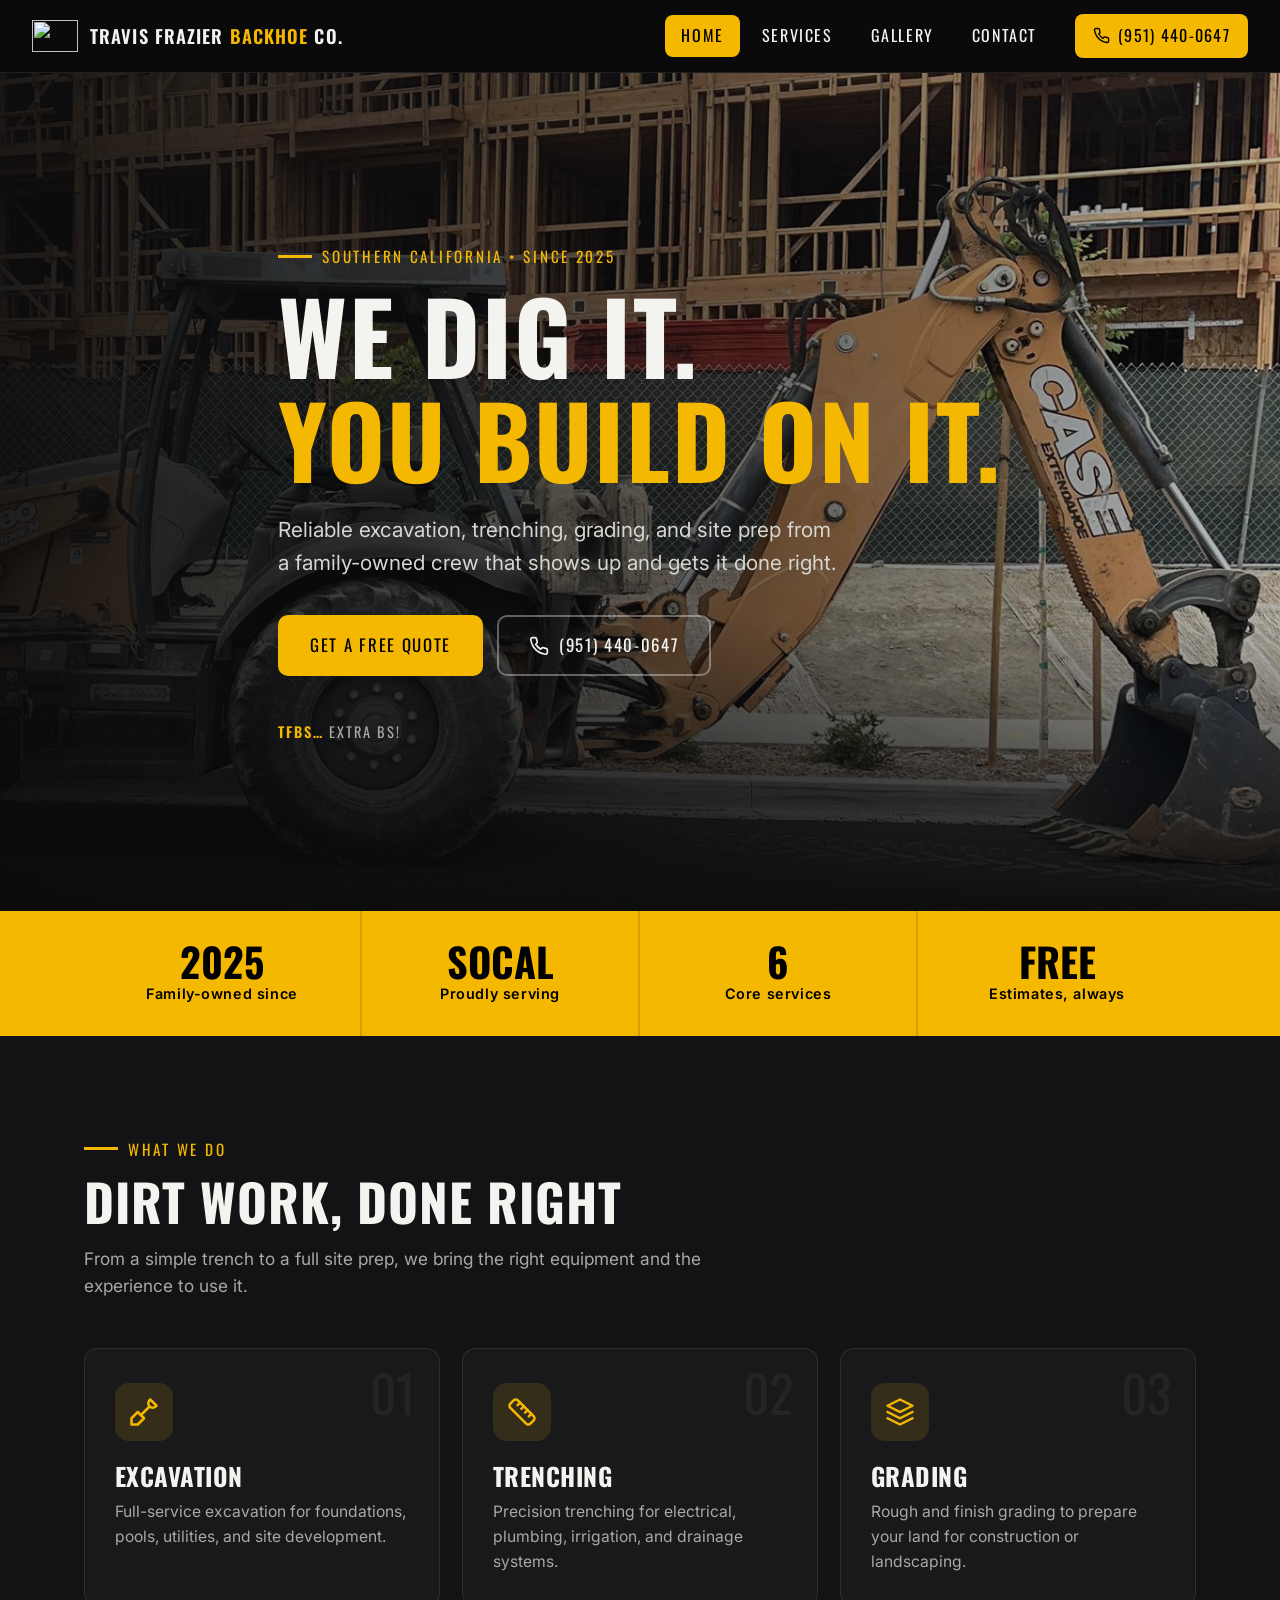
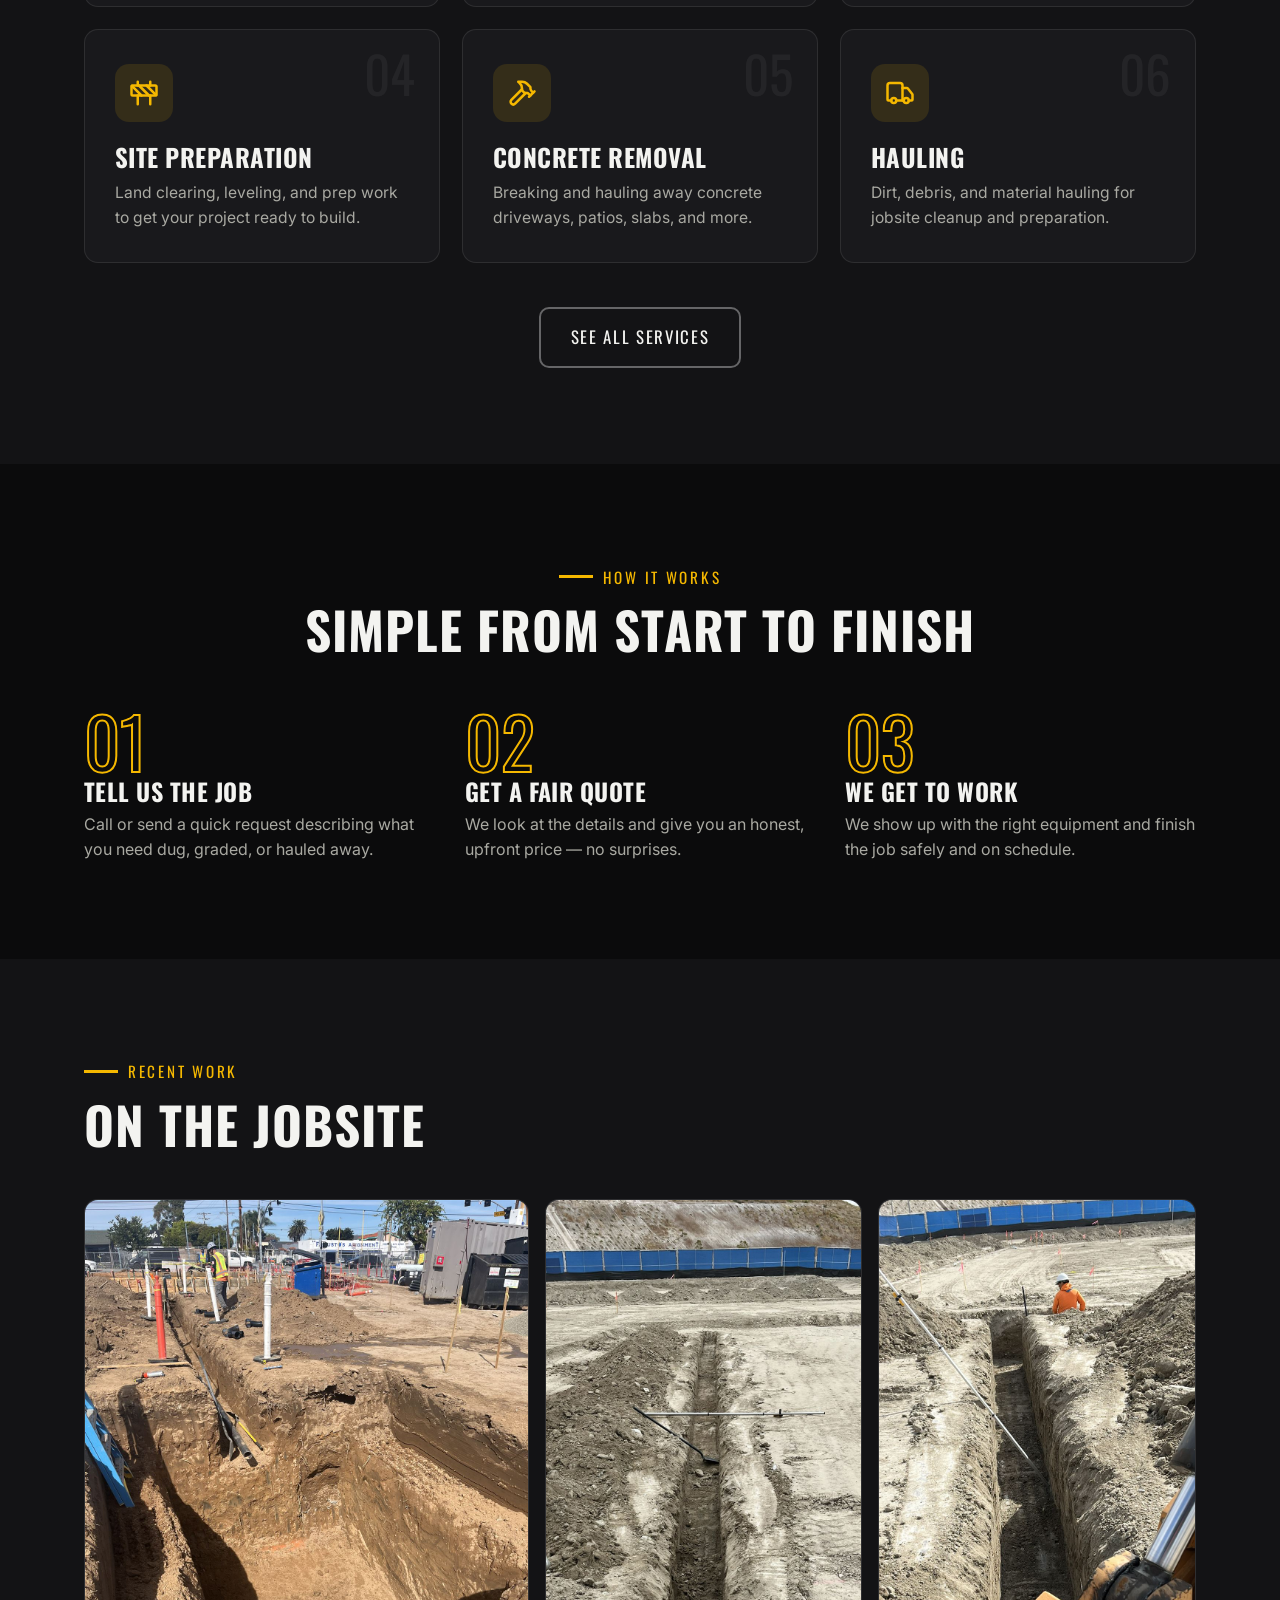
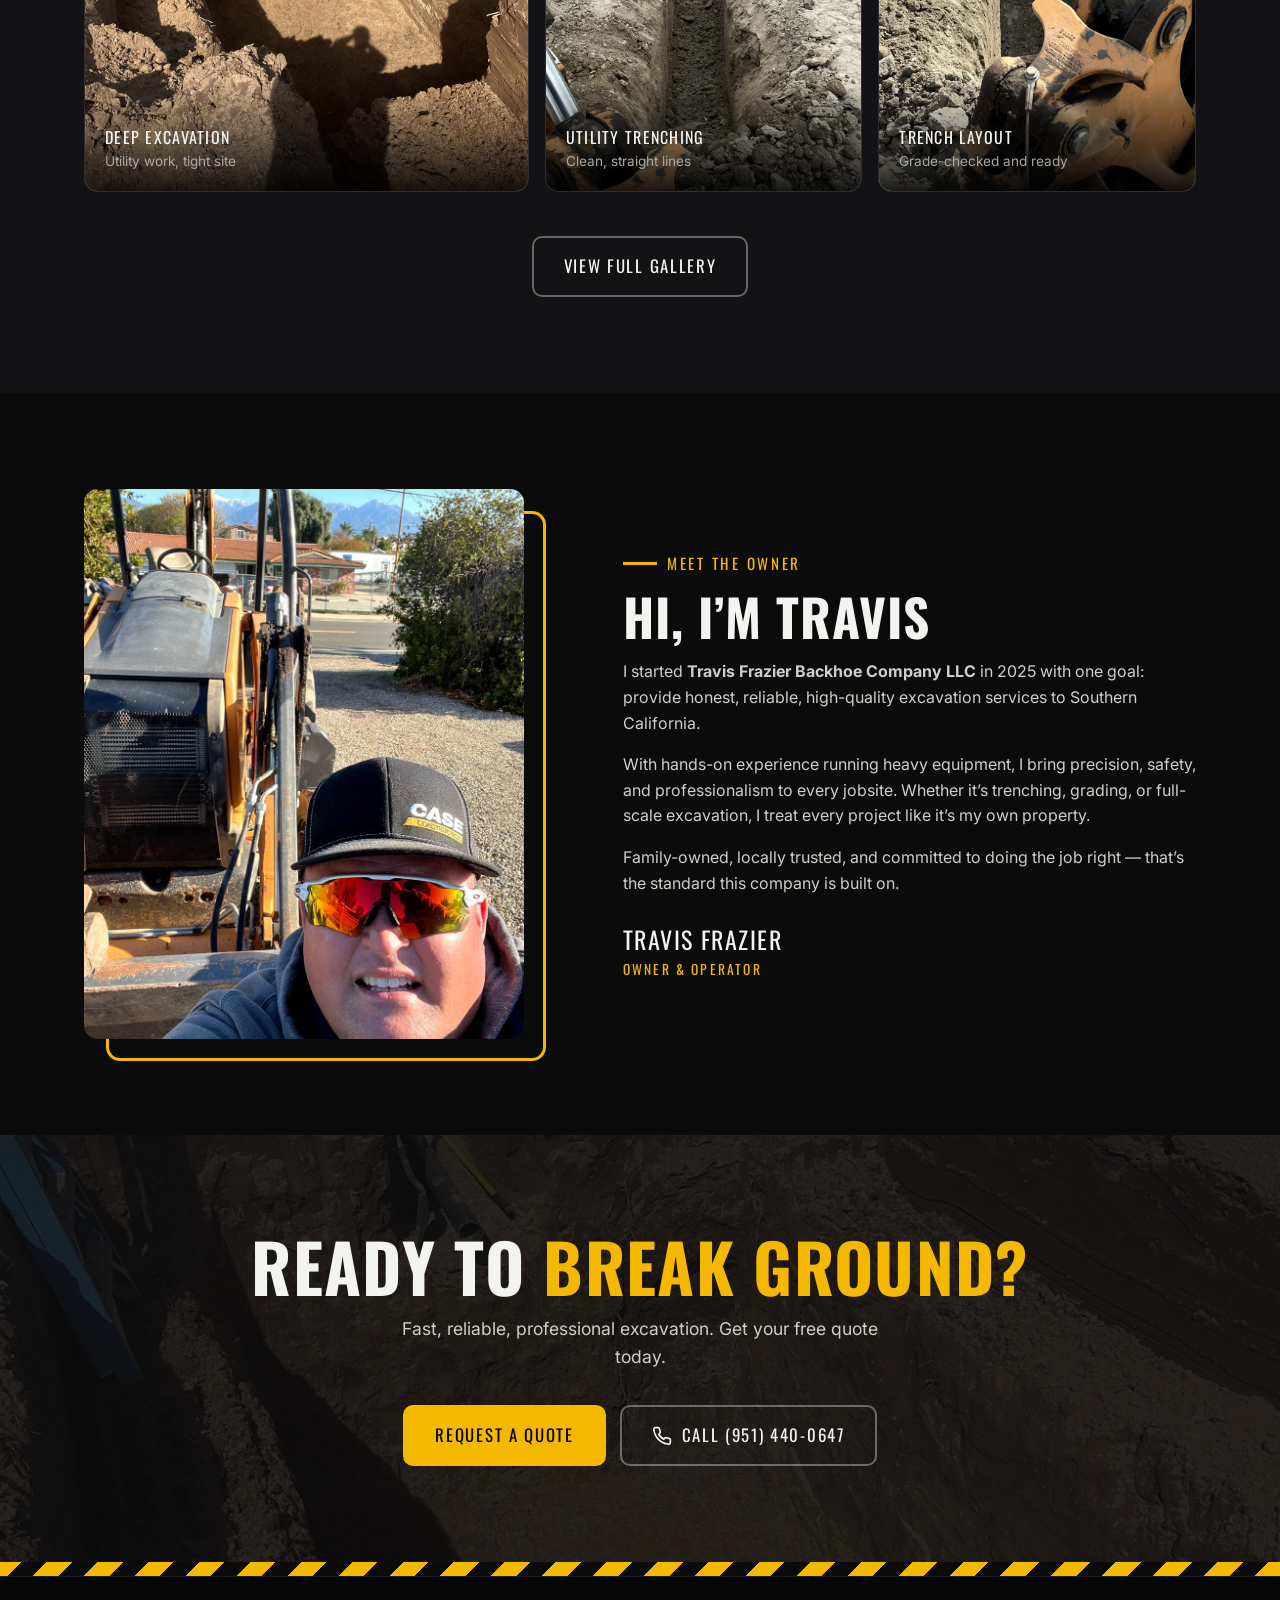
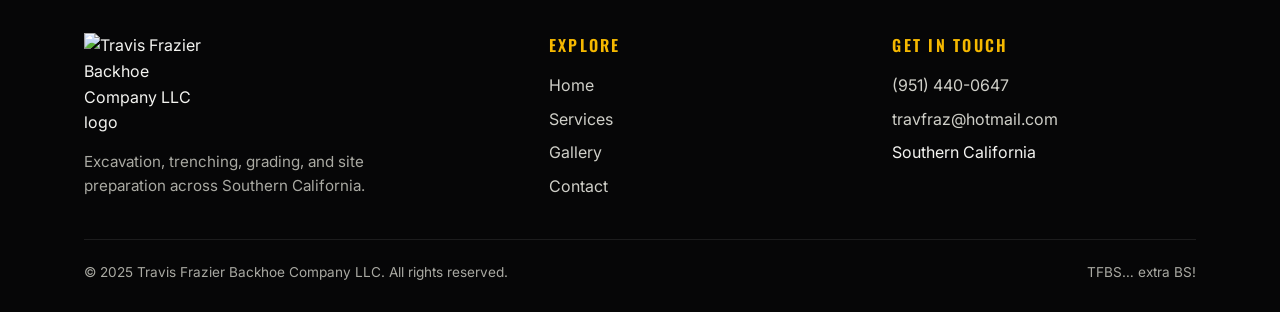
==== index.html @ 4cb2326c "Redesign site: modern hero, services, process, gallery, owner sections - New black and safety-yellow" ====
<!DOCTYPE html>
<html lang="en">
<head>
    <meta charset="UTF-8">
    <meta name="viewport" content="width=device-width, initial-scale=1.0">
    <title>Travis Frazier Backhoe Company LLC</title>
    <meta name="description" content="Professional excavation, trenching, grading, and site preparation serving Southern California. Family-owned and operated since 2025.">
    <meta name="theme-color" content="#0b0b0c">
    <meta property="og:title" content="Travis Frazier Backhoe Company LLC">
    <meta property="og:description" content="Professional excavation, trenching, grading, and site preparation serving Southern California. Family-owned and operated since 2025.">
    <meta property="og:image" content="assets/img/backhoe-owner.jpg">
    <link rel="preconnect" href="https://fonts.googleapis.com">
    <link rel="preconnect" href="https://fonts.gstatic.com" crossorigin>
    <link href="https://fonts.googleapis.com/css2?family=Inter:wght@400;500;600;700&family=Oswald:wght@500;600;700&display=swap" rel="stylesheet">
    <link rel="stylesheet" href="assets/css/styles.css">
    <link rel="icon" type="image/png" href="assets/img/logo-transparent.png">
</head>
<body>
<svg width="0" height="0" style="position:absolute" aria-hidden="true"><defs>
<symbol id="i-phone" viewBox="0 0 24 24" fill="none" stroke="currentColor" stroke-width="2" stroke-linecap="round" stroke-linejoin="round"><path d="M22 16.92v3a2 2 0 0 1-2.18 2 19.79 19.79 0 0 1-8.63-3.07 19.5 19.5 0 0 1-6-6 19.79 19.79 0 0 1-3.07-8.67A2 2 0 0 1 4.11 2h3a2 2 0 0 1 2 1.72c.127.96.361 1.903.7 2.81a2 2 0 0 1-.45 2.11L8.09 9.91a16 16 0 0 0 6 6l1.27-1.27a2 2 0 0 1 2.11-.45c.907.339 1.85.573 2.81.7A2 2 0 0 1 22 16.92z"/></symbol>
<symbol id="i-mail" viewBox="0 0 24 24" fill="none" stroke="currentColor" stroke-width="2" stroke-linecap="round" stroke-linejoin="round"><rect x="2" y="4" width="20" height="16" rx="2"/><path d="m22 7-10 6L2 7"/></symbol>
<symbol id="i-pin" viewBox="0 0 24 24" fill="none" stroke="currentColor" stroke-width="2" stroke-linecap="round" stroke-linejoin="round"><path d="M20 10c0 6-8 12-8 12S4 16 4 10a8 8 0 0 1 16 0Z"/><circle cx="12" cy="10" r="3"/></symbol>
<symbol id="i-check" viewBox="0 0 24 24" fill="none" stroke="currentColor" stroke-width="2.5" stroke-linecap="round" stroke-linejoin="round"><path d="M20 6 9 17l-5-5"/></symbol>
<symbol id="i-shovel" viewBox="0 0 24 24" fill="none" stroke="currentColor" stroke-width="2" stroke-linecap="round" stroke-linejoin="round"><path d="M2 22v-5l5-5 5 5-5 5z"/><path d="M9.5 14.5 16 8"/><path d="m17 2 5 5-.5.5a3.53 3.53 0 0 1-5 0 3.53 3.53 0 0 1 0-5z"/></symbol>
<symbol id="i-ruler" viewBox="0 0 24 24" fill="none" stroke="currentColor" stroke-width="2" stroke-linecap="round" stroke-linejoin="round"><path d="M21.3 15.3a2.4 2.4 0 0 1 0 3.4l-2.6 2.6a2.4 2.4 0 0 1-3.4 0L2.7 8.7a2.4 2.4 0 0 1 0-3.4l2.6-2.6a2.4 2.4 0 0 1 3.4 0z"/><path d="m14.5 12.5 2-2M11.5 9.5l2-2M8.5 6.5l2-2M17.5 15.5l2-2"/></symbol>
<symbol id="i-layers" viewBox="0 0 24 24" fill="none" stroke="currentColor" stroke-width="2" stroke-linecap="round" stroke-linejoin="round"><path d="m12 2 10 5-10 5L2 7z"/><path d="m2 12 10 5 10-5"/><path d="m2 17 10 5 10-5"/></symbol>
<symbol id="i-cone" viewBox="0 0 24 24" fill="none" stroke="currentColor" stroke-width="2" stroke-linecap="round" stroke-linejoin="round"><rect x="2" y="6" width="20" height="8" rx="1"/><path d="M17 14v7M7 14v7M17 3v3M7 3v3M10 14 2.3 6.3M14 6l7.7 7.7M8 6l8 8"/></symbol>
<symbol id="i-hammer" viewBox="0 0 24 24" fill="none" stroke="currentColor" stroke-width="2" stroke-linecap="round" stroke-linejoin="round"><path d="m15 12-8.5 8.5a2.12 2.12 0 0 1-3-3L12 9"/><path d="M17.64 15 22 10.64"/><path d="m20.91 11.7-1.25-1.25c-.6-.6-.93-1.4-.93-2.25v-.86L16.01 4.6a5.56 5.56 0 0 0-3.94-1.64H9l.92.82A6.18 6.18 0 0 1 12 8.4v1.56l2 2h2.47l2.26 1.91"/></symbol>
<symbol id="i-truck" viewBox="0 0 24 24" fill="none" stroke="currentColor" stroke-width="2" stroke-linecap="round" stroke-linejoin="round"><path d="M14 18V6a2 2 0 0 0-2-2H4a2 2 0 0 0-2 2v11a1 1 0 0 0 1 1h2"/><path d="M15 18H9"/><path d="M19 18h2a1 1 0 0 0 1-1v-3.65a1 1 0 0 0-.22-.624l-3.48-4.35A1 1 0 0 0 17.52 8H14"/><circle cx="17" cy="18" r="2"/><circle cx="7" cy="18" r="2"/></symbol>
</defs></svg>
<header>
    <nav class="navbar" aria-label="Main">
        <a class="nav-left" href="index.html">
            <img src="assets/img/logo-transparent.png" class="nav-logo" alt="">
            <span class="nav-title">Travis Frazier <span>Backhoe</span> Co.</span>
        </a>
        <div class="nav-right">
            <ul class="nav-links">
                <li><a class="active" href="index.html">Home</a></li>
                <li><a href="services.html">Services</a></li>
                <li><a href="gallery.html">Gallery</a></li>
                <li><a href="contact.html">Contact</a></li>
            </ul>
            <a class="nav-call" href="tel:9514400647"><svg aria-hidden="true"><use href="#i-phone"/></svg> (951) 440-0647</a>
            <button class="hamburger" aria-label="Toggle menu" aria-expanded="false"><span></span><span></span><span></span></button>
        </div>
    </nav>
</header>

<section class="hero">
    <div class="container">
        <div class="hero-content">
            <div class="eyebrow">Southern California &bull; Since 2025</div>
            <h1>We dig it.<br><em>You build on it.</em></h1>
            <p class="lead">Reliable excavation, trenching, grading, and site prep from a family-owned crew that shows up and gets it done right.</p>
            <div class="hero-actions">
                <a class="btn btn-primary" href="contact.html#quote-form">Get a free quote</a>
                <a class="btn btn-ghost" href="tel:9514400647"><svg aria-hidden="true"><use href="#i-phone"/></svg> (951) 440-0647</a>
            </div>
            <p class="hero-tag"><b>TFBS&hellip;</b> extra BS!</p>
        </div>
    </div>
</section>

<section class="stats" aria-label="Highlights">
    <div class="container stats-grid">
        <div class="stat"><strong>2025</strong><span>Family-owned since</span></div>
        <div class="stat"><strong>SoCal</strong><span>Proudly serving</span></div>
        <div class="stat"><strong>6</strong><span>Core services</span></div>
        <div class="stat"><strong>Free</strong><span>Estimates, always</span></div>
    </div>
</section>

<section class="services">
    <div class="container">
        <div class="section-head reveal">
            <div class="eyebrow">What we do</div>
            <h2 class="section-title">Dirt work, done right</h2>
            <p class="section-lead">From a simple trench to a full site prep, we bring the right equipment and the experience to use it.</p>
        </div>
        <div class="service-grid">
        <article class="service-card reveal" data-delay="1">
            <span class="service-num">01</span>
            <div class="service-icon"><svg aria-hidden="true"><use href="#i-shovel"/></svg></div>
            <h3>Excavation</h3>
            <p>Full-service excavation for foundations, pools, utilities, and site development.</p>
        </article>
        <article class="service-card reveal" data-delay="2">
            <span class="service-num">02</span>
            <div class="service-icon"><svg aria-hidden="true"><use href="#i-ruler"/></svg></div>
            <h3>Trenching</h3>
            <p>Precision trenching for electrical, plumbing, irrigation, and drainage systems.</p>
        </article>
        <article class="service-card reveal" data-delay="3">
            <span class="service-num">03</span>
            <div class="service-icon"><svg aria-hidden="true"><use href="#i-layers"/></svg></div>
            <h3>Grading</h3>
            <p>Rough and finish grading to prepare your land for construction or landscaping.</p>
        </article>
        <article class="service-card reveal" data-delay="1">
            <span class="service-num">04</span>
            <div class="service-icon"><svg aria-hidden="true"><use href="#i-cone"/></svg></div>
            <h3>Site Preparation</h3>
            <p>Land clearing, leveling, and prep work to get your project ready to build.</p>
        </article>
        <article class="service-card reveal" data-delay="2">
            <span class="service-num">05</span>
            <div class="service-icon"><svg aria-hidden="true"><use href="#i-hammer"/></svg></div>
            <h3>Concrete Removal</h3>
            <p>Breaking and hauling away concrete driveways, patios, slabs, and more.</p>
        </article>
        <article class="service-card reveal" data-delay="3">
            <span class="service-num">06</span>
            <div class="service-icon"><svg aria-hidden="true"><use href="#i-truck"/></svg></div>
            <h3>Hauling</h3>
            <p>Dirt, debris, and material hauling for jobsite cleanup and preparation.</p>
        </article>
        </div>
        <div class="services-cta"><a class="btn btn-ghost" href="services.html">See all services</a></div>
    </div>
</section>

<section>
    <div class="container">
        <div class="section-head center reveal">
            <div class="eyebrow">How it works</div>
            <h2 class="section-title">Simple from start to finish</h2>
        </div>
        <div class="steps">
            <div class="step reveal"><h3>Tell us the job</h3><p>Call or send a quick request describing what you need dug, graded, or hauled away.</p></div>
            <div class="step reveal" data-delay="1"><h3>Get a fair quote</h3><p>We look at the details and give you an honest, upfront price &mdash; no surprises.</p></div>
            <div class="step reveal" data-delay="2"><h3>We get to work</h3><p>We show up with the right equipment and finish the job safely and on schedule.</p></div>
        </div>
    </div>
</section>

<section class="work">
    <div class="container">
        <div class="section-head reveal">
            <div class="eyebrow">Recent work</div>
            <h2 class="section-title">On the jobsite</h2>
        </div>
        <div class="mosaic">
        <figure class="shot lightbox-trigger reveal">
            <img src="assets/img/home3.jpg" alt="Deep excavation with utility pipe laid out beside the trench" loading="lazy">
            <figcaption>Deep excavation<small>Utility work, tight site</small></figcaption>
        </figure>
        <figure class="shot lightbox-trigger reveal" data-delay="1">
            <img src="assets/img/home1.jpg" alt="Long straight utility trench dug with a backhoe" loading="lazy">
            <figcaption>Utility trenching<small>Clean, straight lines</small></figcaption>
        </figure>
        <figure class="shot lightbox-trigger reveal" data-delay="2">
            <img src="assets/img/home2.jpg" alt="Backhoe bucket beside a freshly cut trench with crew member working" loading="lazy">
            <figcaption>Trench layout<small>Grade-checked and ready</small></figcaption>
        </figure>
        </div>
        <div class="services-cta"><a class="btn btn-ghost" href="gallery.html">View full gallery</a></div>
    </div>
</section>

<section>
    <div class="container owner-grid">
        <div class="owner-photo reveal">
            <img src="assets/img/owner.jpg" alt="Travis Frazier in front of his CASE backhoe" loading="lazy">
        </div>
        <div class="owner-info reveal" data-delay="1">
            <div class="eyebrow">Meet the owner</div>
            <h2 class="section-title">Hi, I&rsquo;m Travis</h2>
            <p>I started <strong>Travis Frazier Backhoe Company LLC</strong> in 2025 with one goal: provide honest, reliable, high-quality excavation services to Southern California.</p>
            <p>With hands-on experience running heavy equipment, I bring precision, safety, and professionalism to every jobsite. Whether it&rsquo;s trenching, grading, or full-scale excavation, I treat every project like it&rsquo;s my own property.</p>
            <p>Family-owned, locally trusted, and committed to doing the job right &mdash; that&rsquo;s the standard this company is built on.</p>
            <div class="owner-sig">Travis Frazier<small>Owner &amp; Operator</small></div>
        </div>
    </div>
</section>

<section class="final-cta">
    <div class="container reveal">
        <h2>Ready to <em>break ground?</em></h2>
        <p>Fast, reliable, professional excavation. Get your free quote today.</p>
        <div class="hero-actions">
            <a class="btn btn-primary" href="contact.html#quote-form">Request a quote</a>
            <a class="btn btn-ghost" href="tel:9514400647"><svg aria-hidden="true"><use href="#i-phone"/></svg> Call (951) 440-0647</a>
        </div>
    </div>
</section>
<div class="hazard"></div>

<footer>
    <div class="container">
        <div class="footer-grid">
            <div class="footer-brand">
                <img src="assets/img/logo-transparent.png" alt="Travis Frazier Backhoe Company LLC logo">
                <p>Excavation, trenching, grading, and site preparation across Southern California.</p>
            </div>
            <div>
                <h4>Explore</h4>
                <ul>
                    <li><a href="index.html">Home</a></li>
                    <li><a href="services.html">Services</a></li>
                    <li><a href="gallery.html">Gallery</a></li>
                    <li><a href="contact.html">Contact</a></li>
                </ul>
            </div>
            <div>
                <h4>Get in touch</h4>
                <ul>
                    <li><a href="tel:9514400647">(951) 440-0647</a></li>
                    <li><a href="mailto:travfraz@hotmail.com">travfraz@hotmail.com</a></li>
                    <li>Southern California</li>
                </ul>
            </div>
        </div>
        <div class="footer-bottom">
            <span>&copy; 2025 Travis Frazier Backhoe Company LLC. All rights reserved.</span>
            <span>TFBS&hellip; extra BS!</span>
        </div>
    </div>
</footer>

<div class="call-bar">
    <a href="tel:9514400647"><svg aria-hidden="true"><use href="#i-phone"/></svg> Call</a>
    <a href="contact.html#quote-form">Free Quote</a>
</div>

<div id="lightbox" class="lightbox" role="dialog" aria-label="Photo viewer">
    <button class="lightbox-close" aria-label="Close">&times;</button>
    <img class="lightbox-content" id="lightbox-img" alt="">
</div>

<script src="assets/js/main.js"></script>
</body>
</html>
---- assets/css/styles.css ----
/* =========================================================
   Travis Frazier Backhoe Company LLC
   Black + safety yellow. Oswald for headings, Inter for text.
   ========================================================= */

:root {
    --yellow: #f5b800;
    --yellow-soft: #ffd24a;
    --black: #0b0b0c;
    --ink: #131315;
    --panel: #19191c;
    --line: rgba(255, 255, 255, 0.09);
    --text: #f3f3f0;
    --muted: #a9a9a2;
    --radius: 14px;
    --display: 'Oswald', 'Arial Narrow', Impact, sans-serif;
    --body: 'Inter', system-ui, -apple-system, 'Segoe UI', Arial, sans-serif;
}

*, *::before, *::after { margin: 0; padding: 0; box-sizing: border-box; }

html { scroll-behavior: smooth; scroll-padding-top: 80px; }

body {
    font-family: var(--body);
    background: var(--black);
    color: var(--text);
    line-height: 1.6;
    -webkit-font-smoothing: antialiased;
}

img { max-width: 100%; display: block; }
a { color: inherit; }

.container { max-width: 1160px; margin: 0 auto; padding: 0 24px; }

/* ---------- Typography ---------- */
h1, h2, h3 {
    font-family: var(--display);
    text-transform: uppercase;
    letter-spacing: 0.02em;
    line-height: 1.05;
    font-weight: 700;
}

.eyebrow {
    display: inline-flex;
    align-items: center;
    gap: 10px;
    font-family: var(--display);
    font-size: 0.95rem;
    letter-spacing: 0.18em;
    text-transform: uppercase;
    color: var(--yellow);
    margin-bottom: 14px;
}
.eyebrow::before {
    content: "";
    width: 34px;
    height: 3px;
    background: var(--yellow);
}

.section-title { font-size: clamp(2rem, 4.5vw, 3.2rem); margin-bottom: 16px; }
.section-lead { color: var(--muted); max-width: 620px; font-size: 1.08rem; }
.section-head { margin-bottom: 48px; }
.section-head.center { text-align: center; }
.section-head.center .section-lead { margin: 0 auto; }
.section-head.center .eyebrow { justify-content: center; }

section { padding: 96px 0; }

/* ---------- Buttons ---------- */
.btn {
    display: inline-flex;
    align-items: center;
    justify-content: center;
    gap: 10px;
    padding: 15px 30px;
    font-family: var(--display);
    font-size: 1.05rem;
    letter-spacing: 0.1em;
    text-transform: uppercase;
    text-decoration: none;
    border: 2px solid var(--yellow);
    border-radius: 10px;
    cursor: pointer;
    transition: transform 0.2s ease, background 0.2s ease, color 0.2s ease, box-shadow 0.2s ease;
}
.btn-primary { background: var(--yellow); color: #000; }
.btn-primary:hover { background: var(--yellow-soft); transform: translateY(-2px); box-shadow: 0 10px 28px rgba(245, 184, 0, 0.3); }
.btn-ghost { background: transparent; color: var(--text); border-color: rgba(255, 255, 255, 0.35); }
.btn-ghost:hover { border-color: var(--yellow); color: var(--yellow); transform: translateY(-2px); }
.btn svg { width: 20px; height: 20px; }

/* ---------- Hazard stripe ---------- */
.hazard {
    height: 14px;
    background: repeating-linear-gradient(-45deg, var(--yellow) 0 18px, #0b0b0c 18px 36px);
}

/* ---------- Navbar ---------- */
.navbar {
    position: sticky;
    top: 0;
    z-index: 1000;
    display: flex;
    align-items: center;
    justify-content: space-between;
    padding: 14px 32px;
    background: rgba(11, 11, 12, 0.72);
    backdrop-filter: blur(14px);
    -webkit-backdrop-filter: blur(14px);
    border-bottom: 1px solid var(--line);
    transition: background 0.3s ease, padding 0.3s ease;
}
.navbar.scrolled { background: rgba(11, 11, 12, 0.94); padding-top: 10px; padding-bottom: 10px; }

.nav-left { display: flex; align-items: center; gap: 12px; text-decoration: none; }
.nav-logo { width: 46px; height: 32px; object-fit: contain; }
.nav-title {
    font-family: var(--display);
    font-size: 1.15rem;
    font-weight: 600;
    letter-spacing: 0.06em;
    text-transform: uppercase;
}
.nav-title span { color: var(--yellow); }

.nav-right { display: flex; align-items: center; gap: 22px; }
.nav-links { display: flex; gap: 6px; list-style: none; }
.nav-links a {
    display: block;
    padding: 8px 16px;
    font-family: var(--display);
    font-size: 1rem;
    letter-spacing: 0.1em;
    text-transform: uppercase;
    text-decoration: none;
    color: var(--text);
    border-radius: 8px;
    transition: color 0.2s ease, background 0.2s ease;
}
.nav-links a:hover { color: var(--yellow); }
.nav-links a.active { color: #000; background: var(--yellow); }

.nav-call {
    display: inline-flex;
    align-items: center;
    gap: 8px;
    padding: 9px 18px;
    background: var(--yellow);
    color: #000;
    font-family: var(--display);
    letter-spacing: 0.08em;
    text-decoration: none;
    border-radius: 8px;
    transition: background 0.2s ease;
}
.nav-call:hover { background: var(--yellow-soft); }
.nav-call svg { width: 17px; height: 17px; }

.hamburger {
    display: none;
    flex-direction: column;
    gap: 5px;
    padding: 8px;
    background: none;
    border: 0;
    cursor: pointer;
}
.hamburger span { width: 26px; height: 3px; background: var(--yellow); border-radius: 2px; transition: transform 0.3s ease, opacity 0.3s ease; }
.hamburger.open span:nth-child(1) { transform: translateY(8px) rotate(45deg); }
.hamburger.open span:nth-child(2) { opacity: 0; }
.hamburger.open span:nth-child(3) { transform: translateY(-8px) rotate(-45deg); }

@media (max-width: 900px) {
    .navbar { padding: 12px 18px; }
    .nav-call { display: none; }
    .hamburger { display: flex; }
    .nav-links {
        position: absolute;
        top: 100%;
        left: 0;
        right: 0;
        flex-direction: column;
        gap: 0;
        padding: 10px 18px 22px;
        background: rgba(11, 11, 12, 0.98);
        border-bottom: 1px solid var(--line);
        display: none;
    }
    .nav-links.open { display: flex; }
    .nav-links a { padding: 14px 8px; font-size: 1.2rem; border-radius: 0; border-bottom: 1px solid var(--line); background: none; }
    .nav-links a.active { background: none; color: var(--yellow); }
}
@media (max-width: 480px) { .nav-title { font-size: 0.95rem; } }

/* ---------- Hero (home) ---------- */
.hero {
    position: relative;
    min-height: calc(100vh - 62px);
    min-height: calc(100svh - 62px);
    display: flex;
    align-items: center;
    padding: 80px 0;
    background:
        linear-gradient(90deg, rgba(11, 11, 12, 0.92) 0%, rgba(11, 11, 12, 0.62) 55%, rgba(11, 11, 12, 0.25) 100%),
        linear-gradient(0deg, rgba(11, 11, 12, 0.95) 0%, rgba(11, 11, 12, 0) 35%),
        url('../img/backhoe-owner.jpg') center right / cover no-repeat;
}
.hero-content { max-width: 900px; }
.hero h1 { font-size: clamp(3rem, 8vw, 6.2rem); margin-bottom: 22px; }
.hero h1 em { font-style: normal; color: var(--yellow); }
.hero p.lead { font-size: clamp(1.05rem, 2vw, 1.3rem); color: #d6d6d0; max-width: 560px; margin-bottom: 36px; }
.hero-actions { display: flex; flex-wrap: wrap; gap: 14px; }
.hero-tag {
    margin-top: 44px;
    font-family: var(--display);
    letter-spacing: 0.14em;
    text-transform: uppercase;
    font-size: 0.9rem;
    color: var(--muted);
}
.hero-tag b { color: var(--yellow); font-weight: 600; }

/* ---------- Page hero (inner pages) ---------- */
.page-hero {
    position: relative;
    padding: 110px 0 90px;
    background:
        linear-gradient(0deg, rgba(11, 11, 12, 1) 0%, rgba(11, 11, 12, 0.7) 60%, rgba(11, 11, 12, 0.85) 100%),
        var(--hero-img, none) center / cover no-repeat;
    border-bottom: 1px solid var(--line);
}
.page-hero h1 { font-size: clamp(2.6rem, 6.5vw, 4.8rem); margin-bottom: 14px; }
.page-hero h1 em { font-style: normal; color: var(--yellow); }
.page-hero p { color: #cfcfc8; max-width: 600px; font-size: 1.12rem; }

/* ---------- Stats strip ---------- */
.stats { padding: 0; background: var(--yellow); color: #000; }
.stats-grid { display: grid; grid-template-columns: repeat(4, 1fr); }
.stat { padding: 30px 20px; text-align: center; border-right: 2px solid rgba(0, 0, 0, 0.14); }
.stat:last-child { border-right: 0; }
.stat strong { display: block; font-family: var(--display); font-size: clamp(1.7rem, 3.6vw, 2.5rem); line-height: 1; text-transform: uppercase; }
.stat span { font-size: 0.9rem; font-weight: 600; letter-spacing: 0.04em; }
@media (max-width: 700px) {
    .stats-grid { grid-template-columns: repeat(2, 1fr); }
    .stat:nth-child(2) { border-right: 0; }
    .stat:nth-child(-n+2) { border-bottom: 2px solid rgba(0, 0, 0, 0.14); }
}

/* ---------- Services ---------- */
.services { background: var(--ink); }
.service-grid { display: grid; grid-template-columns: repeat(3, 1fr); gap: 22px; }
.service-card {
    position: relative;
    overflow: hidden;
    padding: 34px 30px 32px;
    background: var(--panel);
    border: 1px solid var(--line);
    border-radius: var(--radius);
    transition: transform 0.3s ease, border-color 0.3s ease, background 0.3s ease;
}
.service-card::after {
    content: "";
    position: absolute;
    left: 0; bottom: 0;
    height: 4px; width: 0;
    background: var(--yellow);
    transition: width 0.4s ease;
}
.service-card:hover { transform: translateY(-6px); border-color: rgba(245, 184, 0, 0.5); background: #1e1e22; }
.service-card:hover::after { width: 100%; }
.service-num {
    position: absolute;
    top: 18px; right: 24px;
    font-family: var(--display);
    font-size: 3.2rem;
    line-height: 1;
    color: rgba(255, 255, 255, 0.05);
}
.service-icon {
    width: 58px; height: 58px;
    display: grid; place-items: center;
    margin-bottom: 22px;
    border-radius: 14px;
    background: rgba(245, 184, 0, 0.12);
    color: var(--yellow);
}
.service-icon svg { width: 30px; height: 30px; }
.service-card h3 { font-size: 1.55rem; margin-bottom: 10px; }
.service-card p { color: var(--muted); font-size: 0.98rem; }
.services-cta { margin-top: 44px; text-align: center; }

@media (max-width: 980px) { .service-grid { grid-template-columns: repeat(2, 1fr); } }
@media (max-width: 620px) { .service-grid { grid-template-columns: 1fr; } }

/* ---------- Process ---------- */
.steps { display: grid; grid-template-columns: repeat(3, 1fr); gap: 30px; counter-reset: step; }
.step { position: relative; padding-top: 74px; }
.step::before {
    counter-increment: step;
    content: "0" counter(step);
    position: absolute;
    top: 0; left: 0;
    font-family: var(--display);
    font-size: 4.4rem;
    line-height: 1;
    color: transparent;
    -webkit-text-stroke: 2px var(--yellow);
}
.step h3 { font-size: 1.5rem; margin-bottom: 8px; }
.step p { color: var(--muted); }
@media (max-width: 760px) { .steps { grid-template-columns: 1fr; gap: 36px; } }

/* ---------- Gallery ---------- */
.work { background: var(--ink); }
.mosaic { display: grid; grid-template-columns: 1.4fr 1fr 1fr; gap: 16px; }
.shot {
    position: relative;
    overflow: hidden;
    border-radius: var(--radius);
    border: 1px solid var(--line);
    cursor: zoom-in;
    min-height: 340px;
    background: var(--panel);
}
.shot img { width: 100%; height: 100%; object-fit: cover; transition: transform 0.6s ease; }
.shot:hover img { transform: scale(1.06); }
.shot figcaption {
    position: absolute;
    left: 0; right: 0; bottom: 0;
    padding: 46px 20px 18px;
    background: linear-gradient(0deg, rgba(0, 0, 0, 0.88), transparent);
    font-family: var(--display);
    letter-spacing: 0.08em;
    text-transform: uppercase;
}
.shot figcaption small { display: block; font-family: var(--body); text-transform: none; letter-spacing: 0; color: var(--muted); font-size: 0.85rem; }
.mosaic .shot:first-child { grid-row: span 1; }
@media (max-width: 860px) { .mosaic { grid-template-columns: 1fr 1fr; } .mosaic .shot:first-child { grid-column: span 2; } }
@media (max-width: 520px) { .mosaic { grid-template-columns: 1fr; } .mosaic .shot:first-child { grid-column: auto; } .shot { min-height: 280px; } }

/* Full gallery page */
.gallery-wall { columns: 3 320px; column-gap: 16px; }
.gallery-wall .shot { display: block; margin: 0 0 16px; break-inside: avoid; min-height: 0; }
.gallery-wall .shot img { height: auto; }

/* ---------- Owner ---------- */
.owner-grid { display: grid; grid-template-columns: 0.9fr 1.1fr; gap: 70px; align-items: center; }
.owner-photo { position: relative; max-width: 440px; }
.owner-photo::before {
    content: "";
    position: absolute;
    inset: 22px -22px -22px 22px;
    border: 3px solid var(--yellow);
    border-radius: var(--radius);
}
.owner-photo img { position: relative; width: 100%; aspect-ratio: 4 / 5; object-fit: cover; object-position: center 70%; border-radius: var(--radius); }
.owner-info p { color: #cfcfc8; margin-bottom: 16px; }
.owner-sig { margin-top: 24px; font-family: var(--display); font-size: 1.5rem; letter-spacing: 0.06em; text-transform: uppercase; }
.owner-sig small { display: block; font-size: 0.85rem; color: var(--yellow); letter-spacing: 0.16em; }
@media (max-width: 860px) {
    .owner-grid { grid-template-columns: 1fr; gap: 56px; }
    .owner-photo { margin: 0 auto 0 0; width: calc(100% - 22px); }
}

/* ---------- Why us ---------- */
.why-grid { display: grid; grid-template-columns: repeat(3, 1fr); gap: 18px; }
.why-item {
    display: flex;
    align-items: center;
    gap: 14px;
    padding: 20px 22px;
    background: var(--panel);
    border: 1px solid var(--line);
    border-radius: 12px;
    font-weight: 600;
}
.why-item svg { flex: none; width: 26px; height: 26px; color: var(--yellow); }
@media (max-width: 900px) { .why-grid { grid-template-columns: repeat(2, 1fr); } }
@media (max-width: 560px) { .why-grid { grid-template-columns: 1fr; } }

/* ---------- Final CTA ---------- */
.final-cta {
    position: relative;
    text-align: center;
    background:
        linear-gradient(0deg, rgba(11, 11, 12, 0.88), rgba(11, 11, 12, 0.88)),
        url('../img/home3.jpg') center / cover no-repeat;
}
.final-cta h2 { font-size: clamp(2.2rem, 6vw, 4.2rem); margin-bottom: 14px; }
.final-cta h2 em { font-style: normal; color: var(--yellow); }
.final-cta p { color: #cfcfc8; margin: 0 auto 34px; max-width: 520px; font-size: 1.1rem; }
.final-cta .hero-actions { justify-content: center; }

/* ---------- Contact ---------- */
.contact-grid { display: grid; grid-template-columns: repeat(3, 1fr); gap: 22px; }
.contact-card {
    padding: 34px 30px;
    background: var(--panel);
    border: 1px solid var(--line);
    border-radius: var(--radius);
    transition: border-color 0.3s ease, transform 0.3s ease;
}
.contact-card:hover { border-color: rgba(245, 184, 0, 0.5); transform: translateY(-4px); }
.contact-card .service-icon { margin-bottom: 18px; }
.contact-card h3 { font-size: 1.2rem; color: var(--muted); margin-bottom: 6px; }
.contact-card p, .contact-card a { font-size: 1.25rem; font-weight: 700; text-decoration: none; overflow-wrap: anywhere; }
.contact-card a:hover { color: var(--yellow); }
@media (max-width: 860px) { .contact-grid { grid-template-columns: 1fr; } }

.area { background: var(--ink); text-align: center; }
.area-note { color: var(--muted); max-width: 560px; margin: 0 auto; }

/* ---------- Quote form ---------- */
.quote-wrap { display: grid; grid-template-columns: 0.8fr 1.2fr; gap: 64px; align-items: start; }
.quote-side p { color: #cfcfc8; margin-bottom: 14px; }
.quote-side ul { list-style: none; margin-top: 22px; display: grid; gap: 12px; }
.quote-side li { display: flex; gap: 12px; align-items: center; font-weight: 600; }
.quote-side li svg { width: 22px; height: 22px; color: var(--yellow); flex: none; }

.quote-form {
    display: grid;
    gap: 18px;
    padding: 36px;
    background: var(--panel);
    border: 1px solid var(--line);
    border-top: 4px solid var(--yellow);
    border-radius: var(--radius);
}
.form-row { display: grid; grid-template-columns: 1fr 1fr; gap: 18px; }
.form-group { display: flex; flex-direction: column; gap: 7px; }
.form-group label { font-family: var(--display); letter-spacing: 0.1em; text-transform: uppercase; font-size: 0.9rem; color: var(--yellow); }
.form-group input, .form-group select, .form-group textarea {
    width: 100%;
    padding: 14px 15px;
    font: inherit;
    color: var(--text);
    background: #0f0f11;
    border: 1px solid rgba(255, 255, 255, 0.16);
    border-radius: 10px;
    transition: border-color 0.2s ease, box-shadow 0.2s ease;
}
.form-group textarea { resize: vertical; }
.form-group input:focus, .form-group select:focus, .form-group textarea:focus {
    outline: none;
    border-color: var(--yellow);
    box-shadow: 0 0 0 3px rgba(245, 184, 0, 0.2);
}
.form-note { font-size: 0.85rem; color: var(--muted); text-align: center; }
.form-success {
    display: none;
    padding: 14px 16px;
    border-radius: 10px;
    background: rgba(245, 184, 0, 0.12);
    border: 1px solid rgba(245, 184, 0, 0.5);
    color: var(--yellow-soft);
    font-weight: 600;
    text-align: center;
}
@media (max-width: 900px) { .quote-wrap { grid-template-columns: 1fr; gap: 36px; } }
@media (max-width: 560px) { .form-row { grid-template-columns: 1fr; } .quote-form { padding: 24px 20px; } }

/* ---------- Footer ---------- */
footer { background: #060607; border-top: 1px solid var(--line); padding: 56px 0 28px; }
.footer-grid { display: grid; grid-template-columns: 1.4fr 1fr 1fr; gap: 40px; margin-bottom: 40px; }
.footer-brand img { width: 120px; margin-bottom: 14px; }
.footer-brand p { color: var(--muted); max-width: 320px; font-size: 0.95rem; }
footer h4 { font-family: var(--display); letter-spacing: 0.14em; text-transform: uppercase; color: var(--yellow); margin-bottom: 14px; font-weight: 600; }
footer ul { list-style: none; display: grid; gap: 8px; }
footer a { color: #cfcfc8; text-decoration: none; }
footer a:hover { color: var(--yellow); }
.footer-bottom { padding-top: 22px; border-top: 1px solid var(--line); color: var(--muted); font-size: 0.85rem; display: flex; justify-content: space-between; flex-wrap: wrap; gap: 8px; }
@media (max-width: 720px) { .footer-grid { grid-template-columns: 1fr; gap: 30px; } }

/* ---------- Mobile call bar ---------- */
.call-bar { display: none; }
@media (max-width: 900px) {
    body { padding-bottom: 64px; }
    .call-bar {
        position: fixed;
        left: 0; right: 0; bottom: 0;
        z-index: 900;
        display: flex;
        gap: 1px;
        background: #000;
        border-top: 1px solid var(--line);
    }
    .call-bar a {
        flex: 1;
        display: flex;
        align-items: center;
        justify-content: center;
        gap: 8px;
        padding: 17px 8px;
        font-family: var(--display);
        letter-spacing: 0.1em;
        text-transform: uppercase;
        text-decoration: none;
        background: var(--yellow);
        color: #000;
    }
    .call-bar a + a { background: #1a1a1d; color: var(--text); }
    .call-bar svg { width: 18px; height: 18px; }
}

/* ---------- Lightbox ---------- */
.lightbox {
    position: fixed;
    inset: 0;
    z-index: 9999;
    display: none;
    align-items: center;
    justify-content: center;
    padding: 24px;
    background: rgba(0, 0, 0, 0.93);
}
.lightbox.open { display: flex; }
.lightbox-content { max-width: min(92vw, 1100px); max-height: 88vh; object-fit: contain; border-radius: 10px; border: 2px solid var(--yellow); }
.lightbox-close {
    position: absolute;
    top: 14px; right: 22px;
    background: none; border: 0;
    color: var(--yellow);
    font-size: 3rem;
    line-height: 1;
    cursor: pointer;
}
.lightbox-close:hover { color: #fff; }

/* ---------- Scroll reveal ---------- */
.reveal { opacity: 0; transform: translateY(28px); transition: opacity 0.8s ease, transform 0.8s ease; }
.reveal.in { opacity: 1; transform: none; }
.reveal[data-delay="1"] { transition-delay: 0.1s; }
.reveal[data-delay="2"] { transition-delay: 0.2s; }
.reveal[data-delay="3"] { transition-delay: 0.3s; }

@media (prefers-reduced-motion: reduce) {
    html { scroll-behavior: auto; }
    .reveal { opacity: 1; transform: none; transition: none; }
    * { animation: none !important; }
}

@media (max-width: 700px) { section { padding: 68px 0; } }
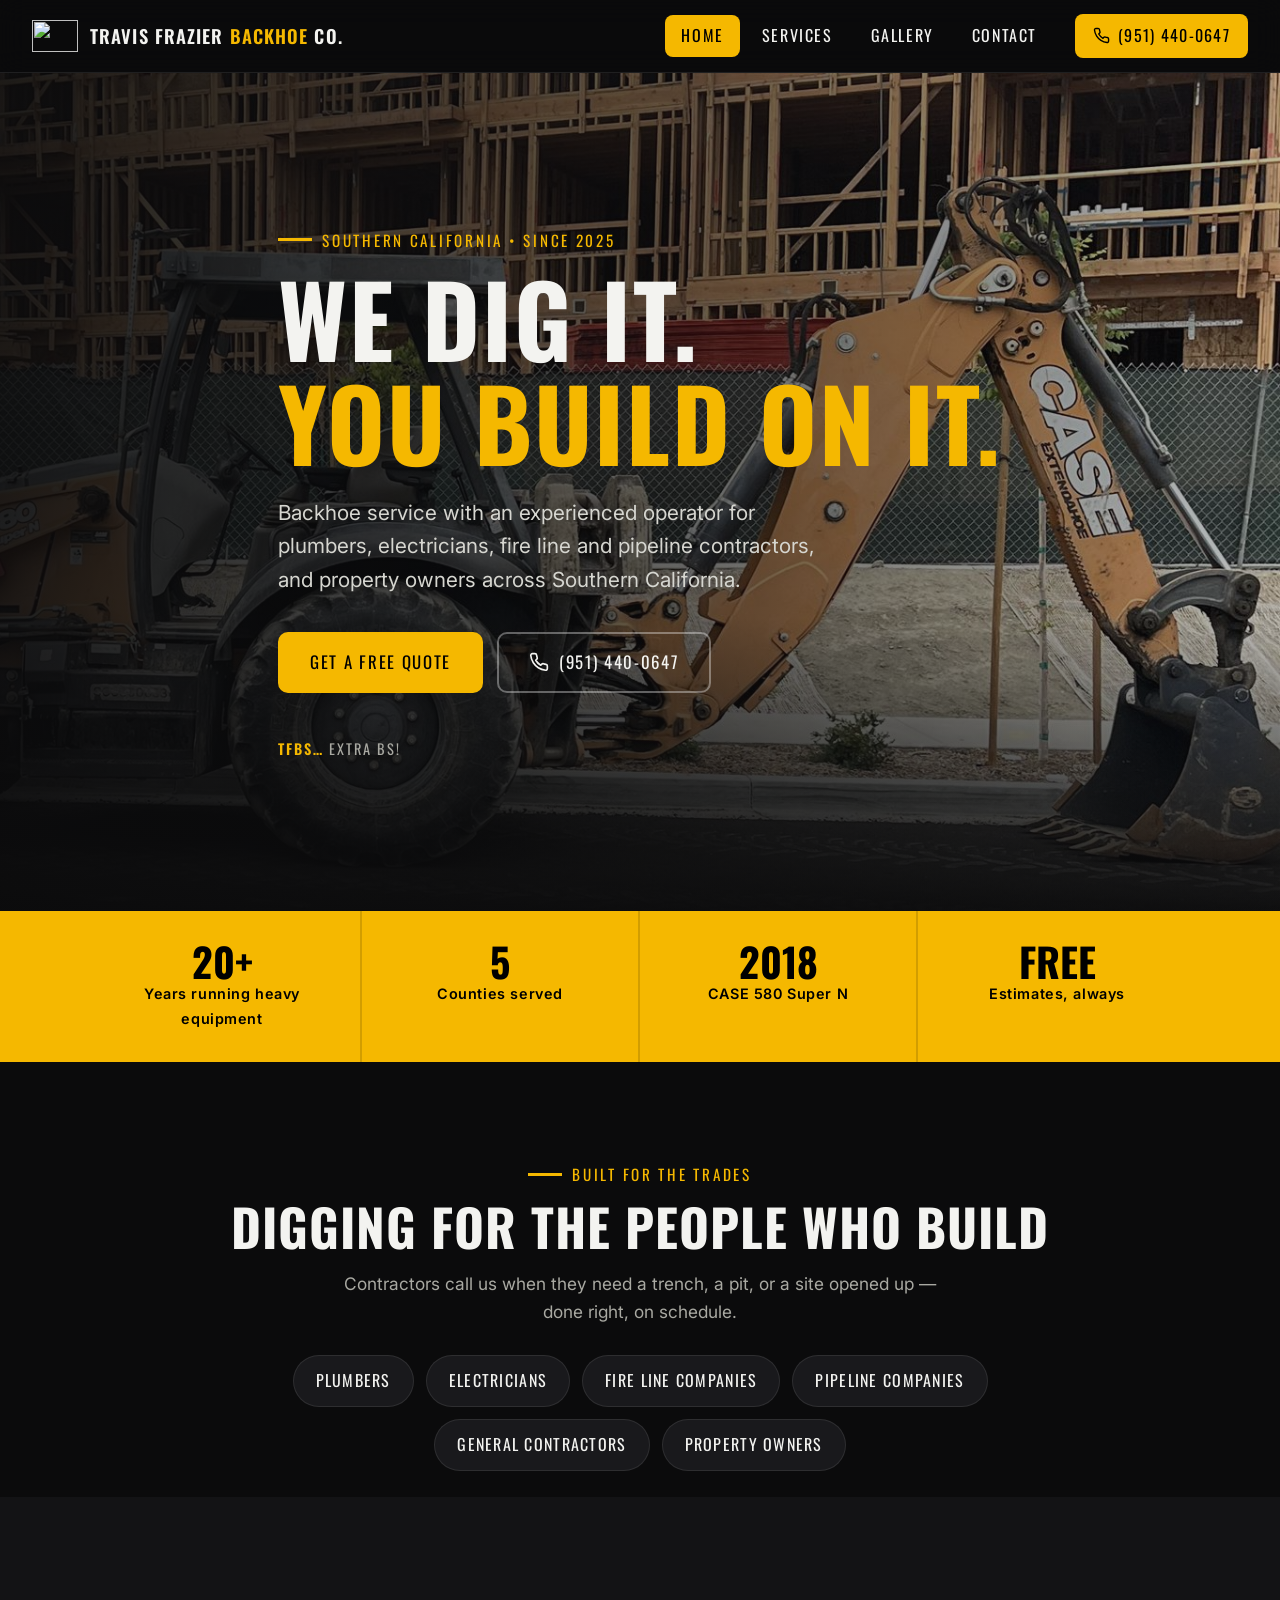
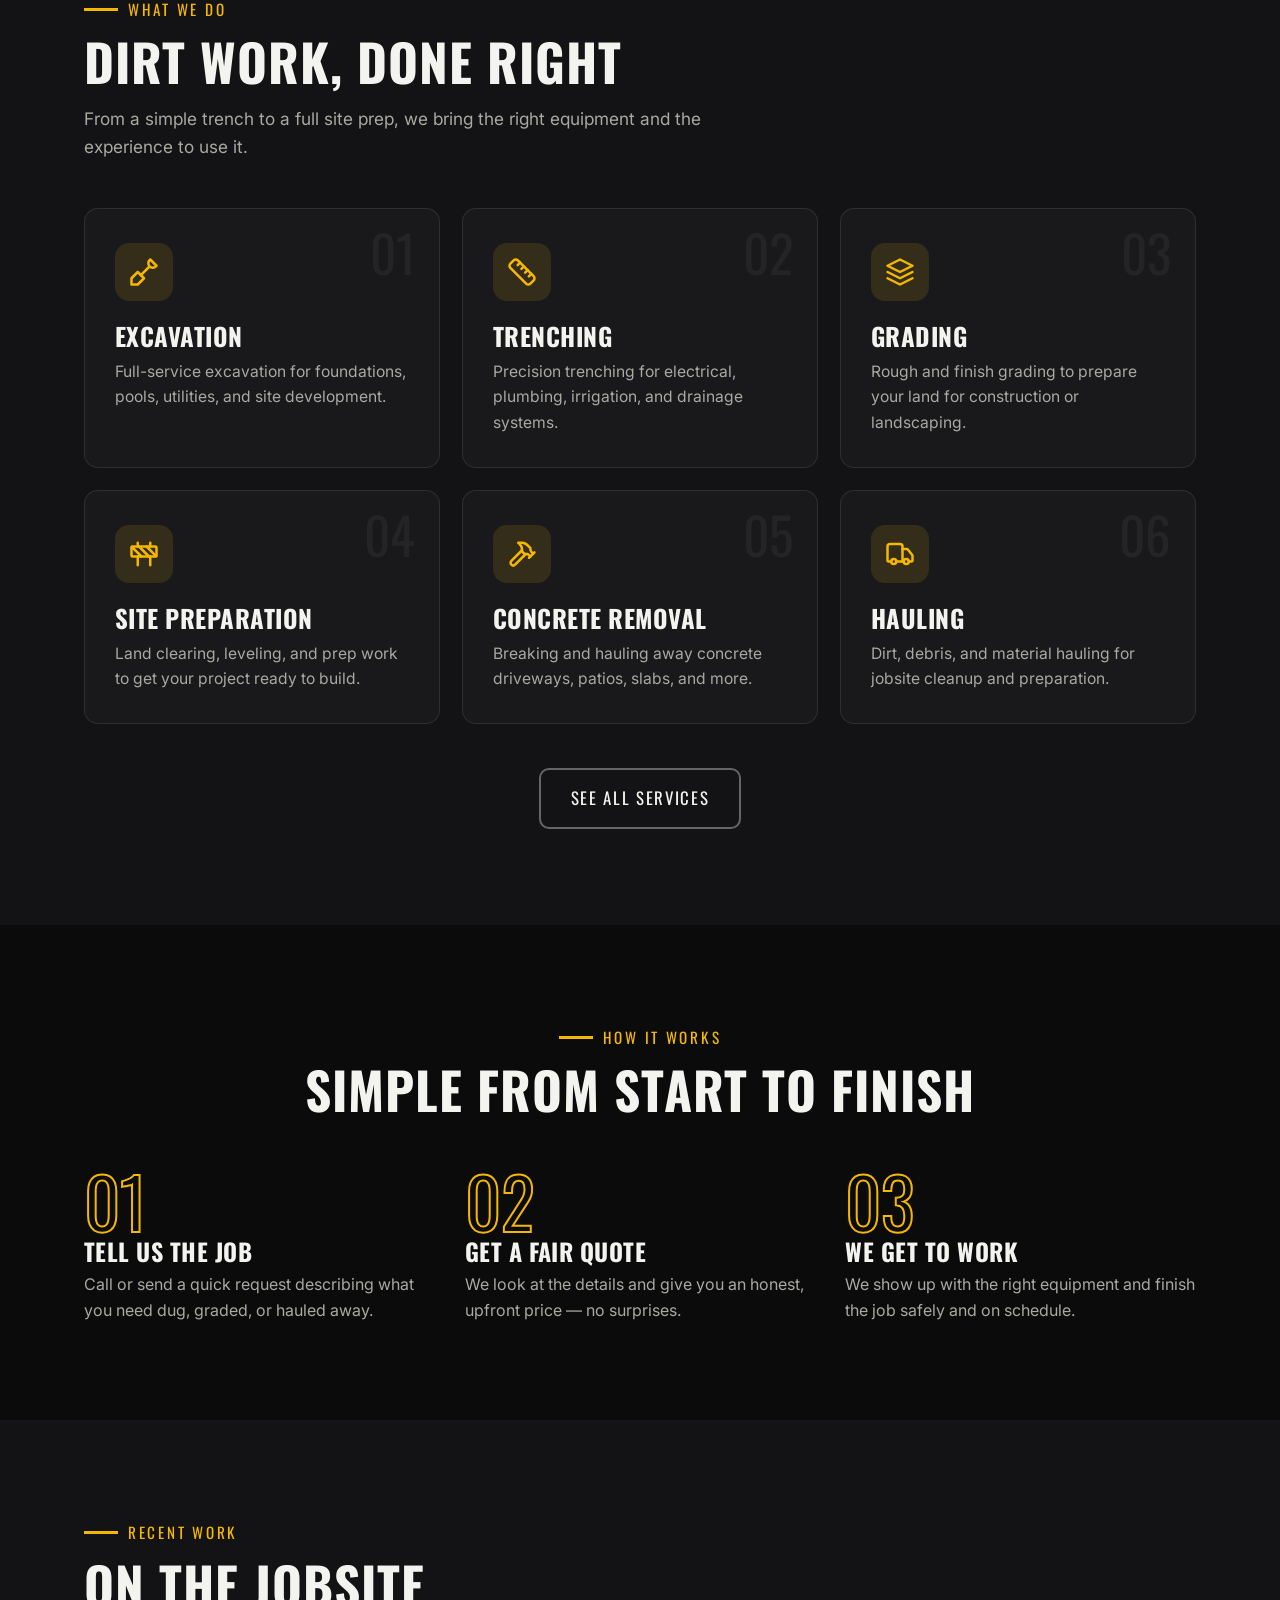
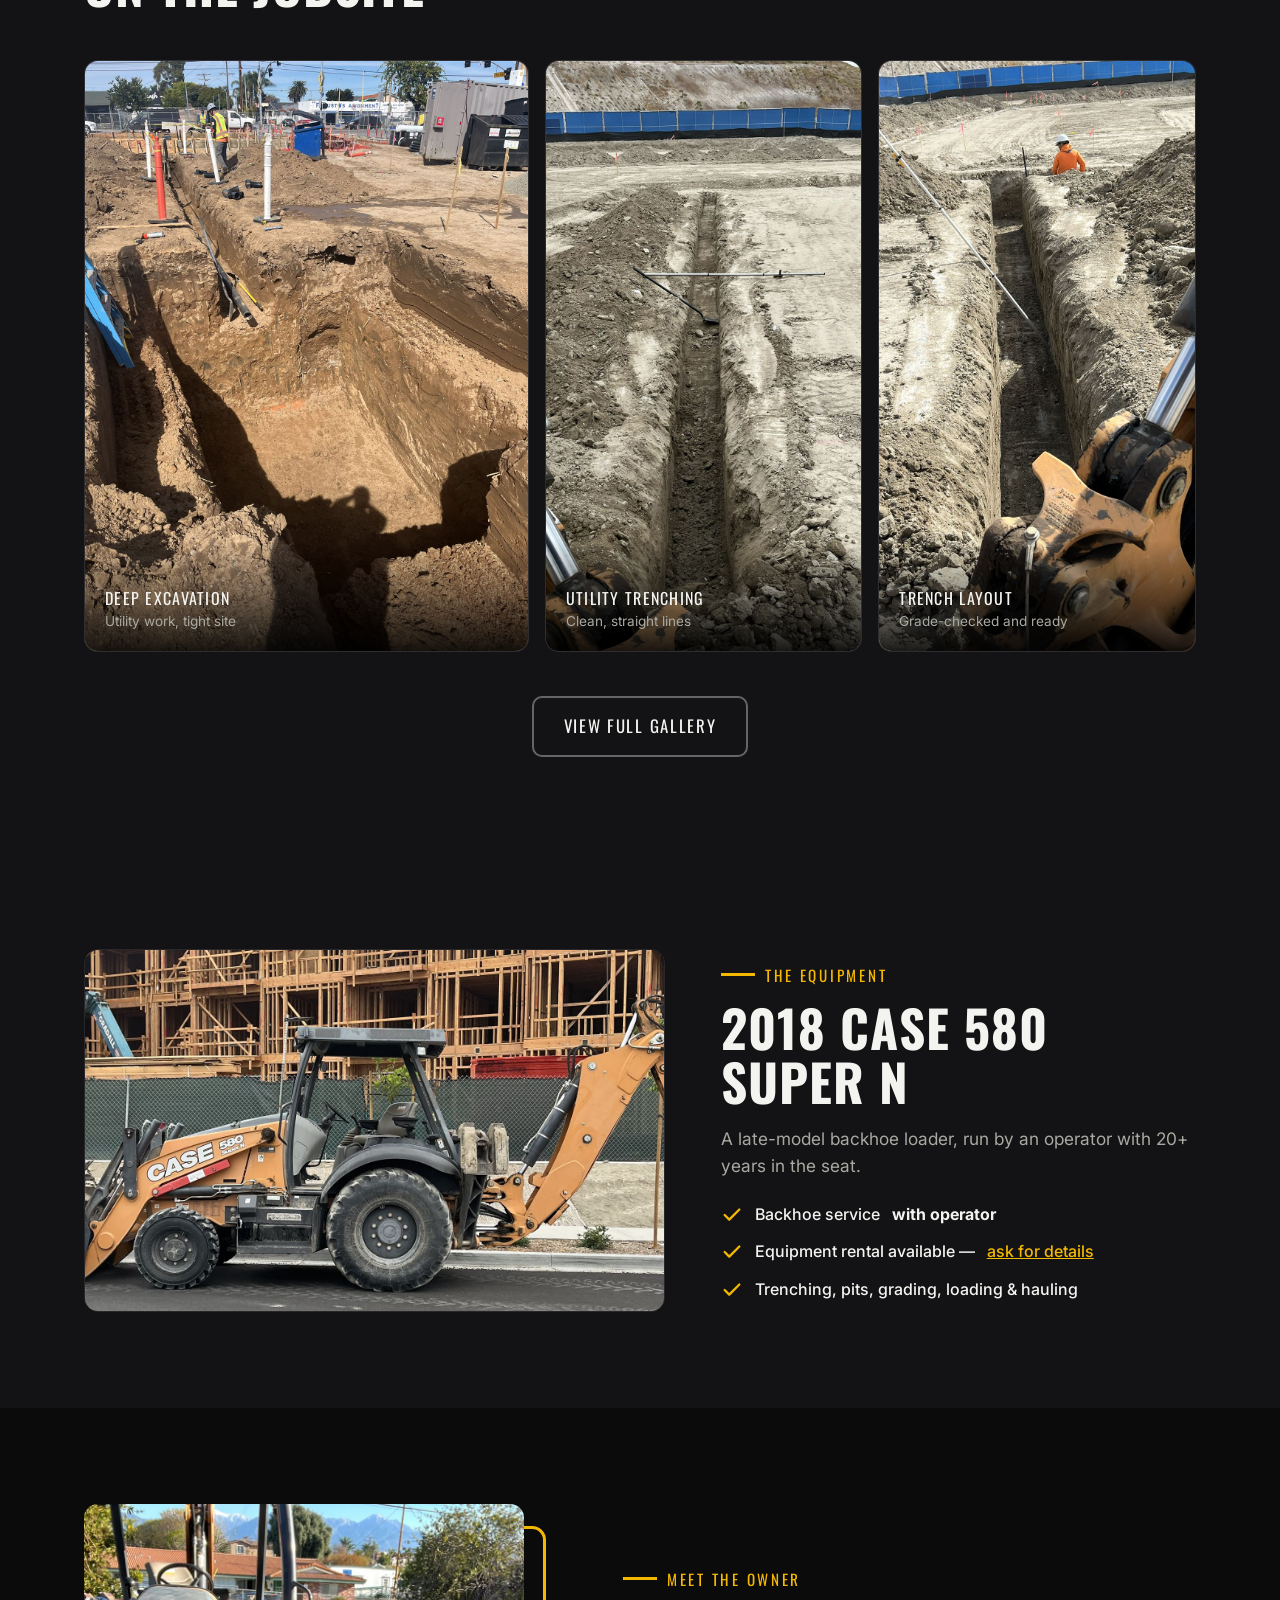
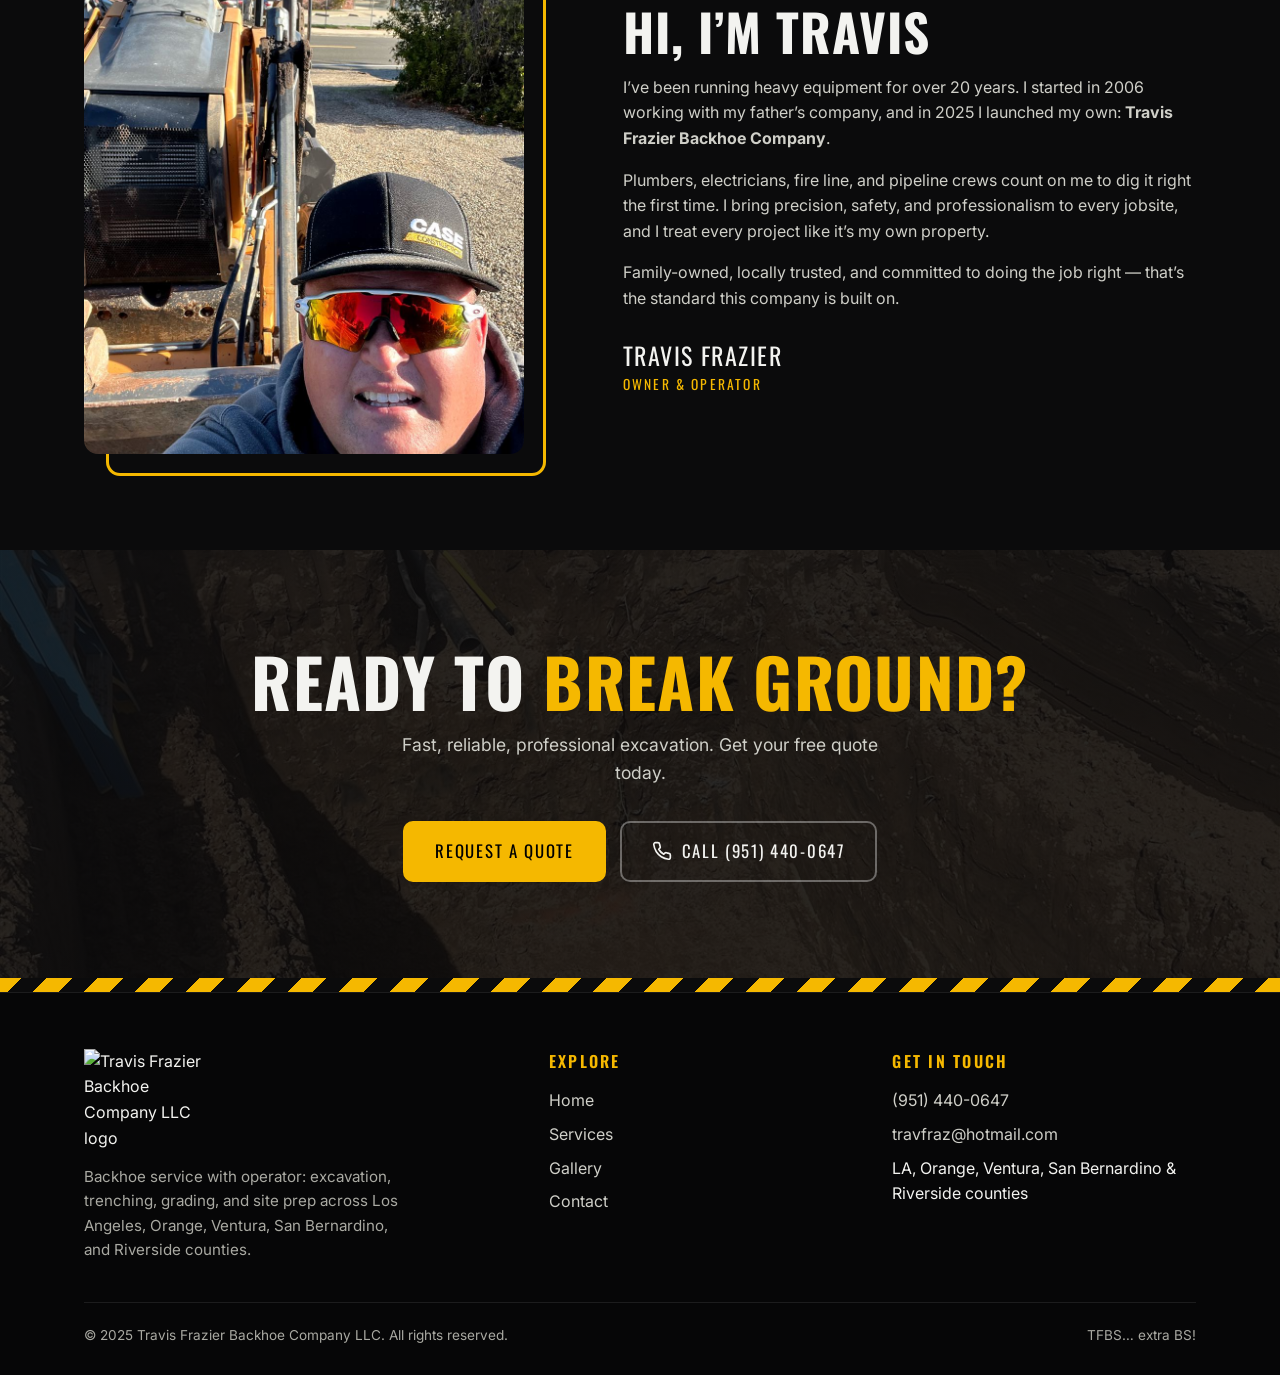
==== commit 8a8cea55: "Add real business details: service area, equipment, trades, experience - Five counties served (LA, O" ====
--- a/index.html
+++ b/index.html
@@ -4,10 +4,10 @@
     <meta charset="UTF-8">
     <meta name="viewport" content="width=device-width, initial-scale=1.0">
     <title>Travis Frazier Backhoe Company LLC</title>
-    <meta name="description" content="Professional excavation, trenching, grading, and site preparation serving Southern California. Family-owned and operated since 2025.">
+    <meta name="description" content="Backhoe service with operator for plumbers, electricians, fire line and pipeline contractors across Los Angeles, Orange, Ventura, San Bernardino and Riverside counties.">
     <meta name="theme-color" content="#0b0b0c">
     <meta property="og:title" content="Travis Frazier Backhoe Company LLC">
-    <meta property="og:description" content="Professional excavation, trenching, grading, and site preparation serving Southern California. Family-owned and operated since 2025.">
+    <meta property="og:description" content="Backhoe service with operator for plumbers, electricians, fire line and pipeline contractors across Los Angeles, Orange, Ventura, San Bernardino and Riverside counties.">
     <meta property="og:image" content="assets/img/backhoe-owner.jpg">
     <link rel="preconnect" href="https://fonts.googleapis.com">
     <link rel="preconnect" href="https://fonts.gstatic.com" crossorigin>
@@ -52,7 +52,7 @@
         <div class="hero-content">
             <div class="eyebrow">Southern California &bull; Since 2025</div>
             <h1>We dig it.<br><em>You build on it.</em></h1>
-            <p class="lead">Reliable excavation, trenching, grading, and site prep from a family-owned crew that shows up and gets it done right.</p>
+            <p class="lead">Backhoe service with an experienced operator for plumbers, electricians, fire line and pipeline contractors, and property owners across Southern California.</p>
             <div class="hero-actions">
                 <a class="btn btn-primary" href="contact.html#quote-form">Get a free quote</a>
                 <a class="btn btn-ghost" href="tel:9514400647"><svg aria-hidden="true"><use href="#i-phone"/></svg> (951) 440-0647</a>
@@ -64,10 +64,23 @@
 
 <section class="stats" aria-label="Highlights">
     <div class="container stats-grid">
-        <div class="stat"><strong>2025</strong><span>Family-owned since</span></div>
-        <div class="stat"><strong>SoCal</strong><span>Proudly serving</span></div>
-        <div class="stat"><strong>6</strong><span>Core services</span></div>
+        <div class="stat"><strong>20+</strong><span>Years running heavy equipment</span></div>
+        <div class="stat"><strong>5</strong><span>Counties served</span></div>
+        <div class="stat"><strong>2018</strong><span>CASE 580 Super N</span></div>
         <div class="stat"><strong>Free</strong><span>Estimates, always</span></div>
+    </div>
+</section>
+
+<section class="trades">
+    <div class="container">
+        <div class="section-head center reveal">
+            <div class="eyebrow">Built for the trades</div>
+            <h2 class="section-title">Digging for the people who build</h2>
+            <p class="section-lead">Contractors call us when they need a trench, a pit, or a site opened up &mdash; done right, on schedule.</p>
+        </div>
+        <ul class="chips reveal">
+            <li>Plumbers</li><li>Electricians</li><li>Fire line companies</li><li>Pipeline companies</li><li>General contractors</li><li>Property owners</li>
+        </ul>
     </div>
 </section>
 
@@ -158,6 +171,24 @@
     </div>
 </section>
 
+<section class="machine">
+    <div class="container machine-grid">
+        <figure class="machine-photo reveal">
+            <img src="assets/img/backhoe-owner.jpg" alt="2018 CASE 580 Super N backhoe loader at a construction site" loading="lazy">
+        </figure>
+        <div class="reveal" data-delay="1">
+            <div class="eyebrow">The equipment</div>
+            <h2 class="section-title">2018 CASE 580 Super N</h2>
+            <p class="section-lead">A late-model backhoe loader, run by an operator with 20+ years in the seat.</p>
+            <ul class="spec-list">
+                <li><svg aria-hidden="true"><use href="#i-check"/></svg> Backhoe service <b>with operator</b></li>
+                <li><svg aria-hidden="true"><use href="#i-check"/></svg> Equipment rental available &mdash; <a href="contact.html#quote-form">ask for details</a></li>
+                <li><svg aria-hidden="true"><use href="#i-check"/></svg> Trenching, pits, grading, loading &amp; hauling</li>
+            </ul>
+        </div>
+    </div>
+</section>
+
 <section>
     <div class="container owner-grid">
         <div class="owner-photo reveal">
@@ -166,8 +197,8 @@
         <div class="owner-info reveal" data-delay="1">
             <div class="eyebrow">Meet the owner</div>
             <h2 class="section-title">Hi, I&rsquo;m Travis</h2>
-            <p>I started <strong>Travis Frazier Backhoe Company LLC</strong> in 2025 with one goal: provide honest, reliable, high-quality excavation services to Southern California.</p>
-            <p>With hands-on experience running heavy equipment, I bring precision, safety, and professionalism to every jobsite. Whether it&rsquo;s trenching, grading, or full-scale excavation, I treat every project like it&rsquo;s my own property.</p>
+            <p>I&rsquo;ve been running heavy equipment for over 20 years. I started in 2006 working with my father&rsquo;s company, and in 2025 I launched my own: <strong>Travis Frazier Backhoe Company</strong>.</p>
+            <p>Plumbers, electricians, fire line, and pipeline crews count on me to dig it right the first time. I bring precision, safety, and professionalism to every jobsite, and I treat every project like it&rsquo;s my own property.</p>
             <p>Family-owned, locally trusted, and committed to doing the job right &mdash; that&rsquo;s the standard this company is built on.</p>
             <div class="owner-sig">Travis Frazier<small>Owner &amp; Operator</small></div>
         </div>
@@ -191,7 +222,7 @@
         <div class="footer-grid">
             <div class="footer-brand">
                 <img src="assets/img/logo-transparent.png" alt="Travis Frazier Backhoe Company LLC logo">
-                <p>Excavation, trenching, grading, and site preparation across Southern California.</p>
+                <p>Backhoe service with operator: excavation, trenching, grading, and site prep across Los Angeles, Orange, Ventura, San Bernardino, and Riverside counties.</p>
             </div>
             <div>
                 <h4>Explore</h4>
@@ -207,7 +238,7 @@
                 <ul>
                     <li><a href="tel:9514400647">(951) 440-0647</a></li>
                     <li><a href="mailto:travfraz@hotmail.com">travfraz@hotmail.com</a></li>
-                    <li>Southern California</li>
+                    <li>LA, Orange, Ventura, San Bernardino &amp; Riverside counties</li>
                 </ul>
             </div>
         </div>
--- a/assets/css/styles.css
+++ b/assets/css/styles.css
@@ -544,3 +544,28 @@
 }
 
 @media (max-width: 700px) { section { padding: 68px 0; } }
+
+/* ---------- Trades chips, equipment, service area ---------- */
+.chips { list-style: none; display: flex; flex-wrap: wrap; justify-content: center; gap: 12px; margin: 0 auto 26px; max-width: 880px; }
+.chips li {
+    padding: 12px 22px;
+    font-family: var(--display);
+    letter-spacing: 0.08em;
+    text-transform: uppercase;
+    background: var(--panel);
+    border: 1px solid var(--line);
+    border-radius: 999px;
+    transition: border-color 0.2s ease, color 0.2s ease;
+}
+.chips li:hover { border-color: var(--yellow); color: var(--yellow); }
+.trades { padding-bottom: 0; }
+.trades .section-head { margin-bottom: 30px; }
+
+.machine { background: var(--ink); }
+.machine-grid { display: grid; grid-template-columns: 1.1fr 0.9fr; gap: 56px; align-items: center; }
+.machine-photo img { width: 100%; aspect-ratio: 16 / 10; object-fit: cover; border-radius: var(--radius); border: 1px solid var(--line); }
+.spec-list { list-style: none; display: grid; gap: 12px; margin-top: 22px; }
+.spec-list li { display: flex; gap: 12px; align-items: flex-start; font-weight: 500; }
+.spec-list svg { width: 22px; height: 22px; flex: none; margin-top: 2px; color: var(--yellow); }
+.spec-list a { color: var(--yellow); }
+@media (max-width: 860px) { .machine-grid { grid-template-columns: 1fr; gap: 32px; } }
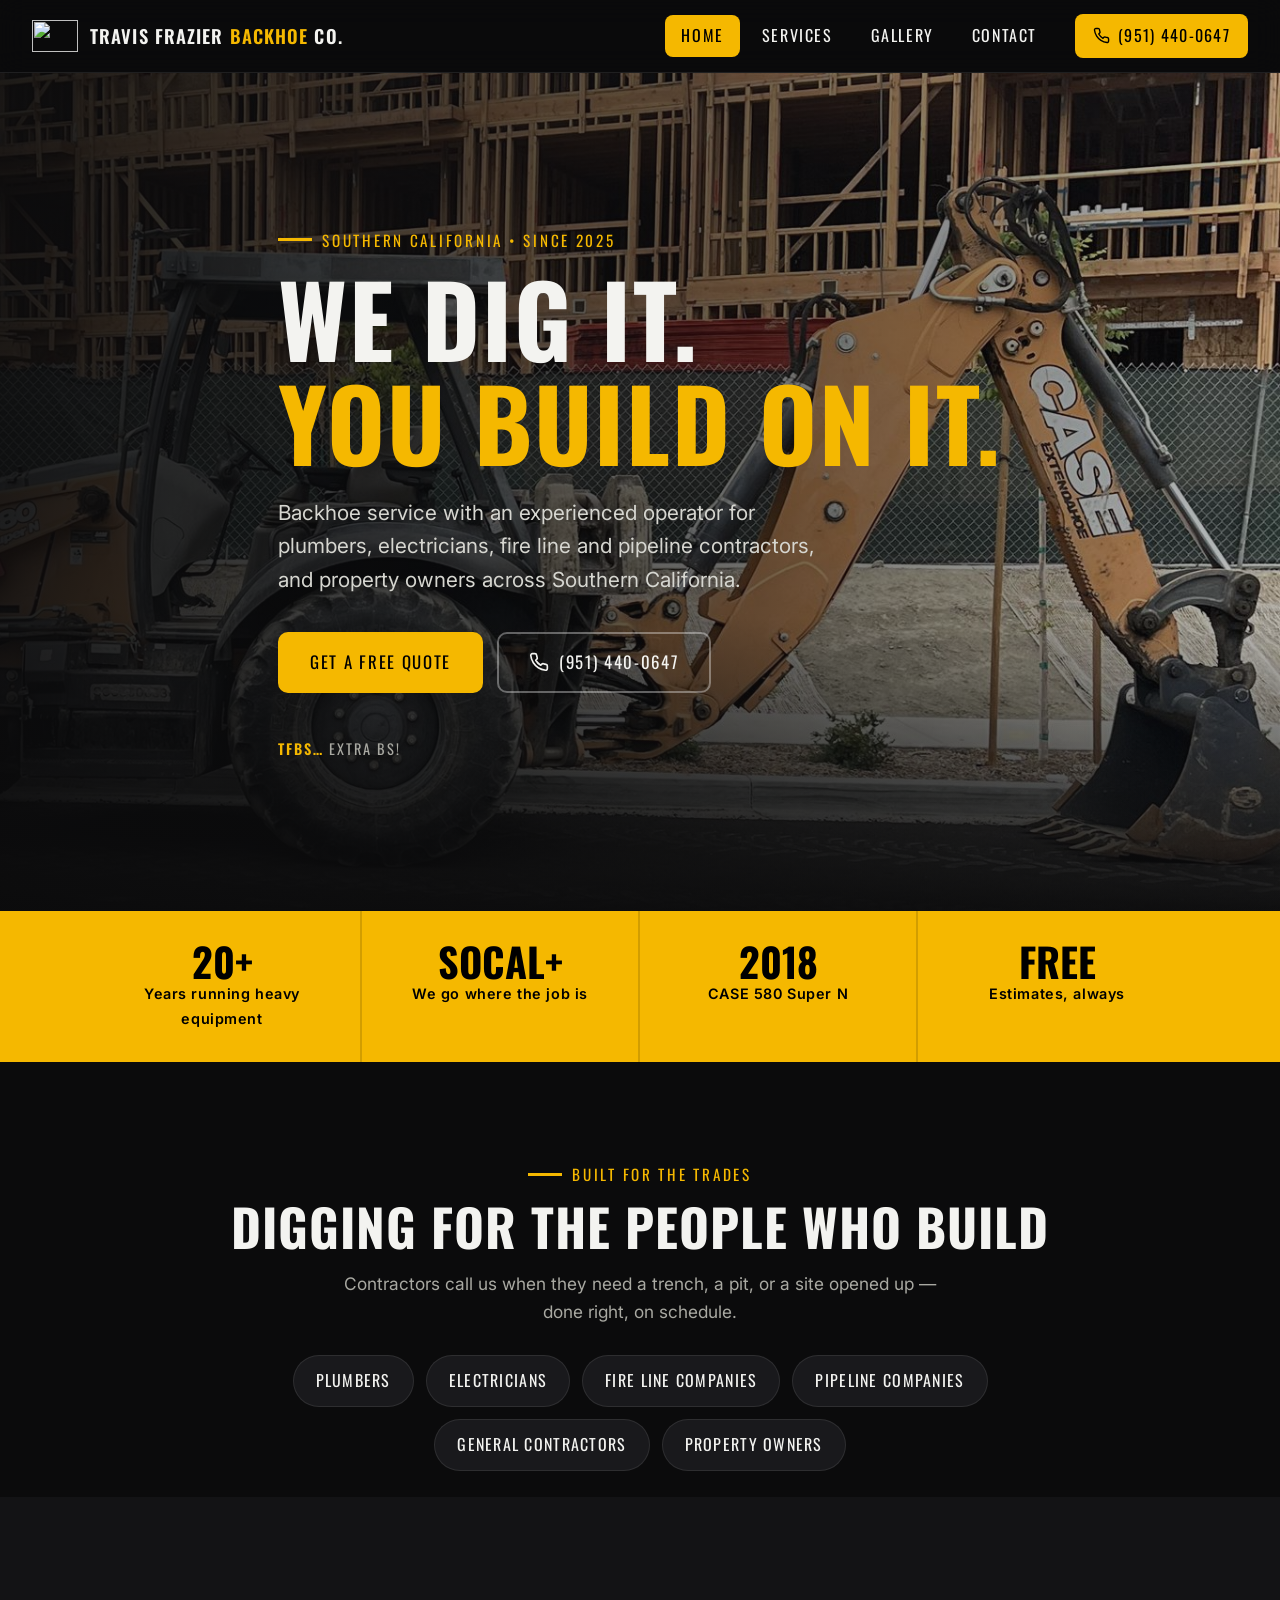
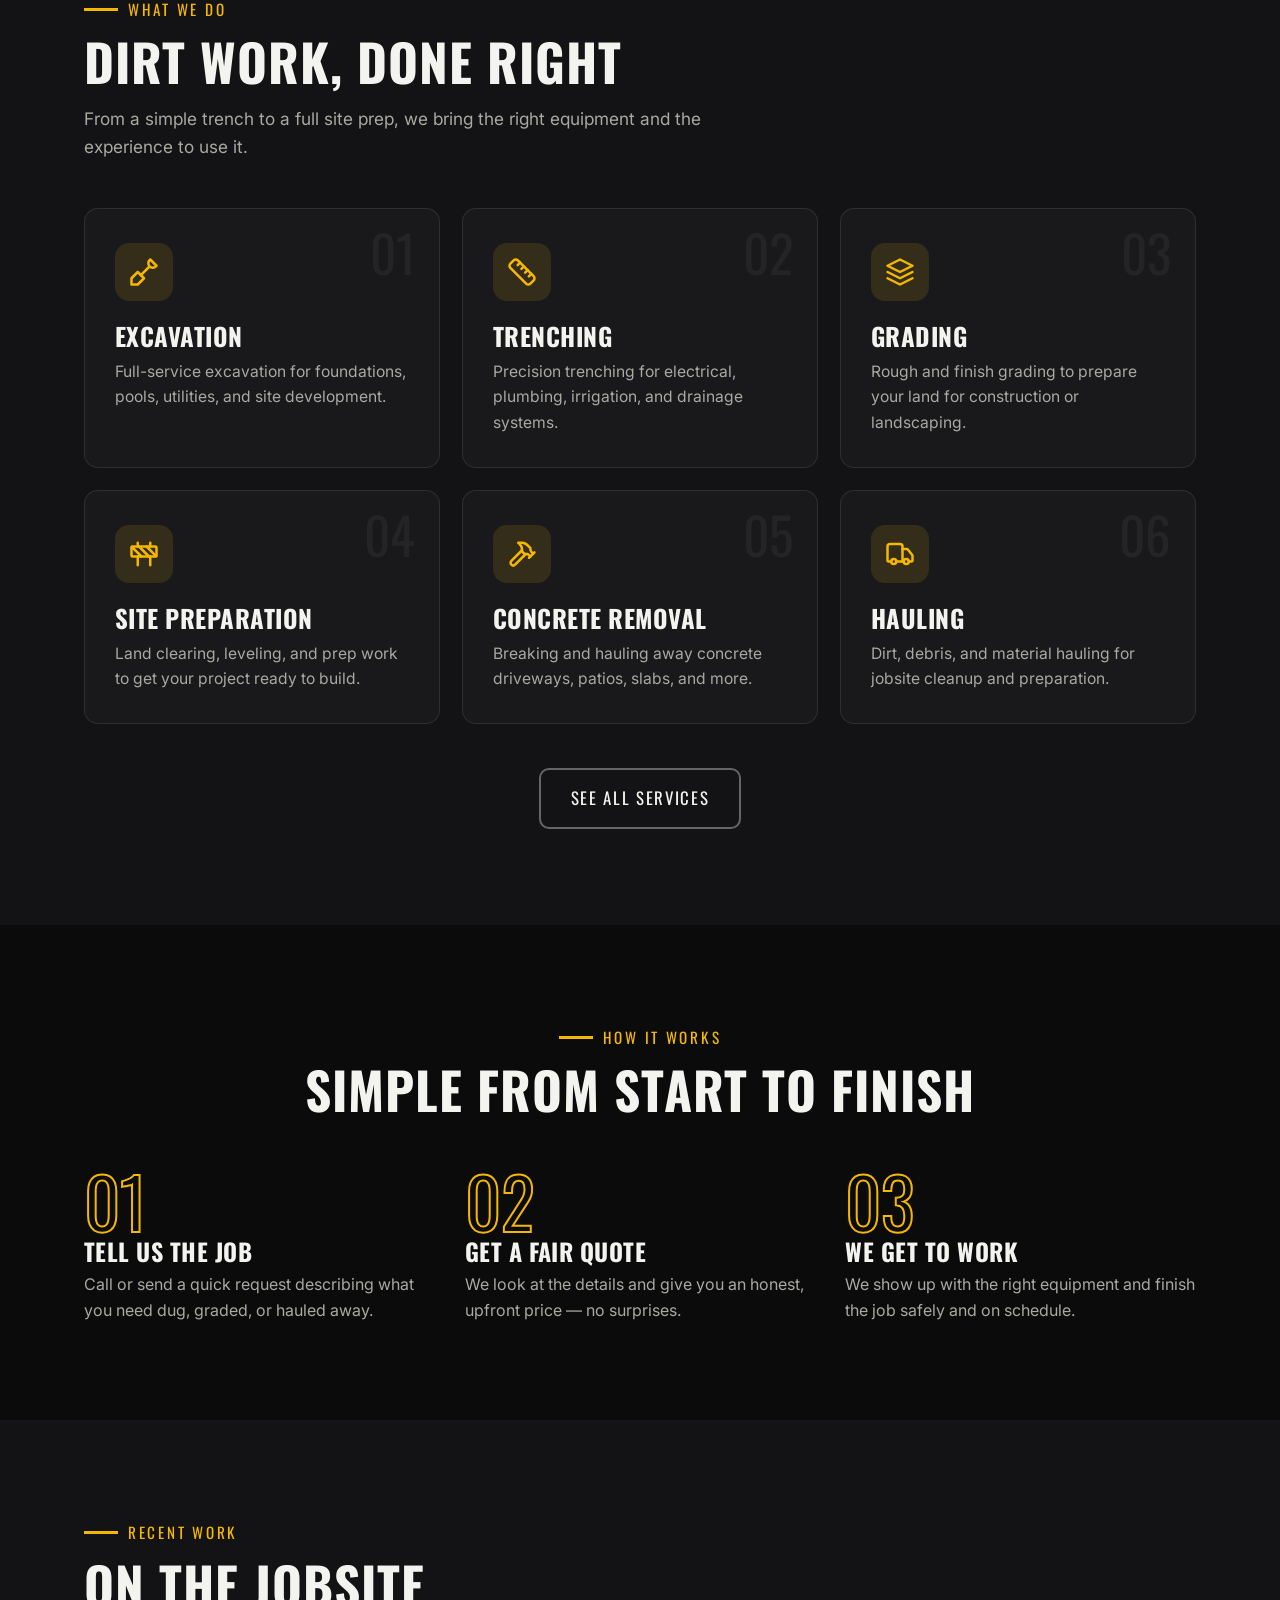
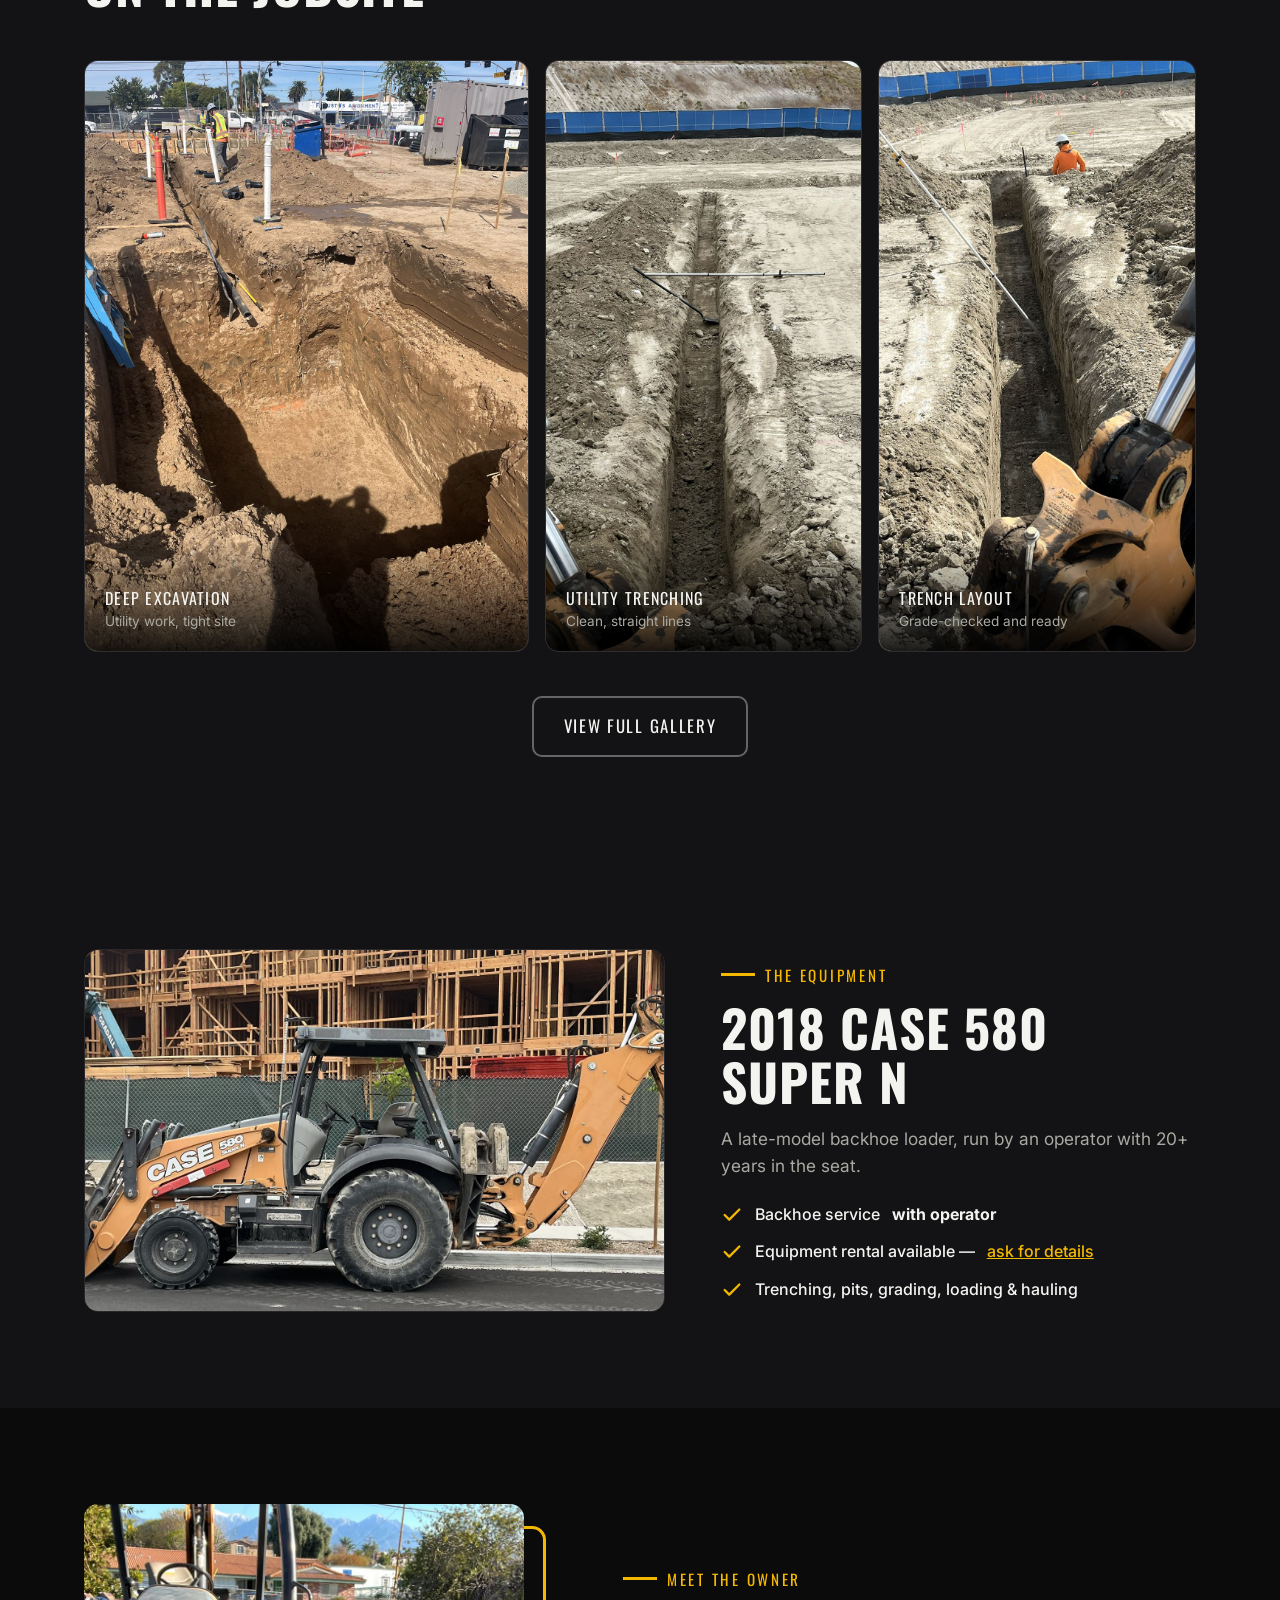
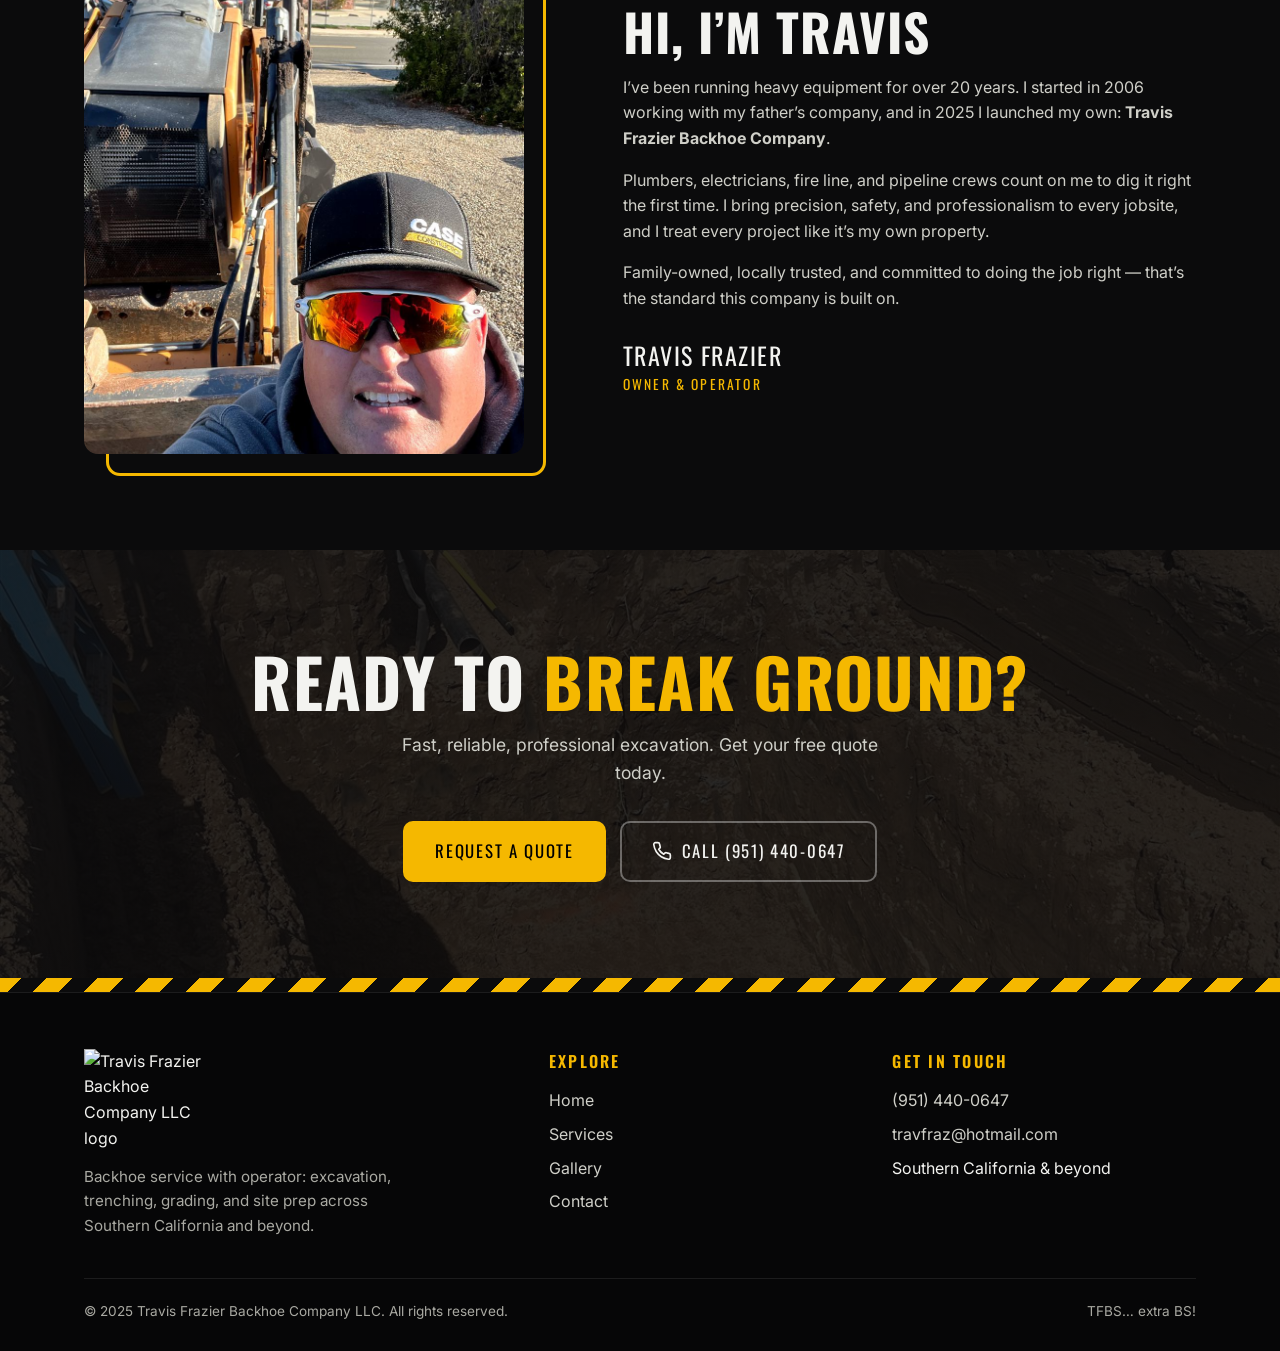
==== commit 4d7e1ab9: "Broaden service area: Inland Empire, LA, Orange, Ventura, desert, Bay Area Co-Authored-By: Claude So" ====
--- a/index.html
+++ b/index.html
@@ -4,10 +4,10 @@
     <meta charset="UTF-8">
     <meta name="viewport" content="width=device-width, initial-scale=1.0">
     <title>Travis Frazier Backhoe Company LLC</title>
-    <meta name="description" content="Backhoe service with operator for plumbers, electricians, fire line and pipeline contractors across Los Angeles, Orange, Ventura, San Bernardino and Riverside counties.">
+    <meta name="description" content="Backhoe service with operator for plumbers, electricians, fire line and pipeline contractors across Southern California and beyond. Will travel to the job.">
     <meta name="theme-color" content="#0b0b0c">
     <meta property="og:title" content="Travis Frazier Backhoe Company LLC">
-    <meta property="og:description" content="Backhoe service with operator for plumbers, electricians, fire line and pipeline contractors across Los Angeles, Orange, Ventura, San Bernardino and Riverside counties.">
+    <meta property="og:description" content="Backhoe service with operator for plumbers, electricians, fire line and pipeline contractors across Southern California and beyond. Will travel to the job.">
     <meta property="og:image" content="assets/img/backhoe-owner.jpg">
     <link rel="preconnect" href="https://fonts.googleapis.com">
     <link rel="preconnect" href="https://fonts.gstatic.com" crossorigin>
@@ -65,7 +65,7 @@
 <section class="stats" aria-label="Highlights">
     <div class="container stats-grid">
         <div class="stat"><strong>20+</strong><span>Years running heavy equipment</span></div>
-        <div class="stat"><strong>5</strong><span>Counties served</span></div>
+        <div class="stat"><strong>SoCal+</strong><span>We go where the job is</span></div>
         <div class="stat"><strong>2018</strong><span>CASE 580 Super N</span></div>
         <div class="stat"><strong>Free</strong><span>Estimates, always</span></div>
     </div>
@@ -222,7 +222,7 @@
         <div class="footer-grid">
             <div class="footer-brand">
                 <img src="assets/img/logo-transparent.png" alt="Travis Frazier Backhoe Company LLC logo">
-                <p>Backhoe service with operator: excavation, trenching, grading, and site prep across Los Angeles, Orange, Ventura, San Bernardino, and Riverside counties.</p>
+                <p>Backhoe service with operator: excavation, trenching, grading, and site prep across Southern California and beyond.</p>
             </div>
             <div>
                 <h4>Explore</h4>
@@ -238,7 +238,7 @@
                 <ul>
                     <li><a href="tel:9514400647">(951) 440-0647</a></li>
                     <li><a href="mailto:travfraz@hotmail.com">travfraz@hotmail.com</a></li>
-                    <li>LA, Orange, Ventura, San Bernardino &amp; Riverside counties</li>
+                    <li>Southern California &amp; beyond</li>
                 </ul>
             </div>
         </div>
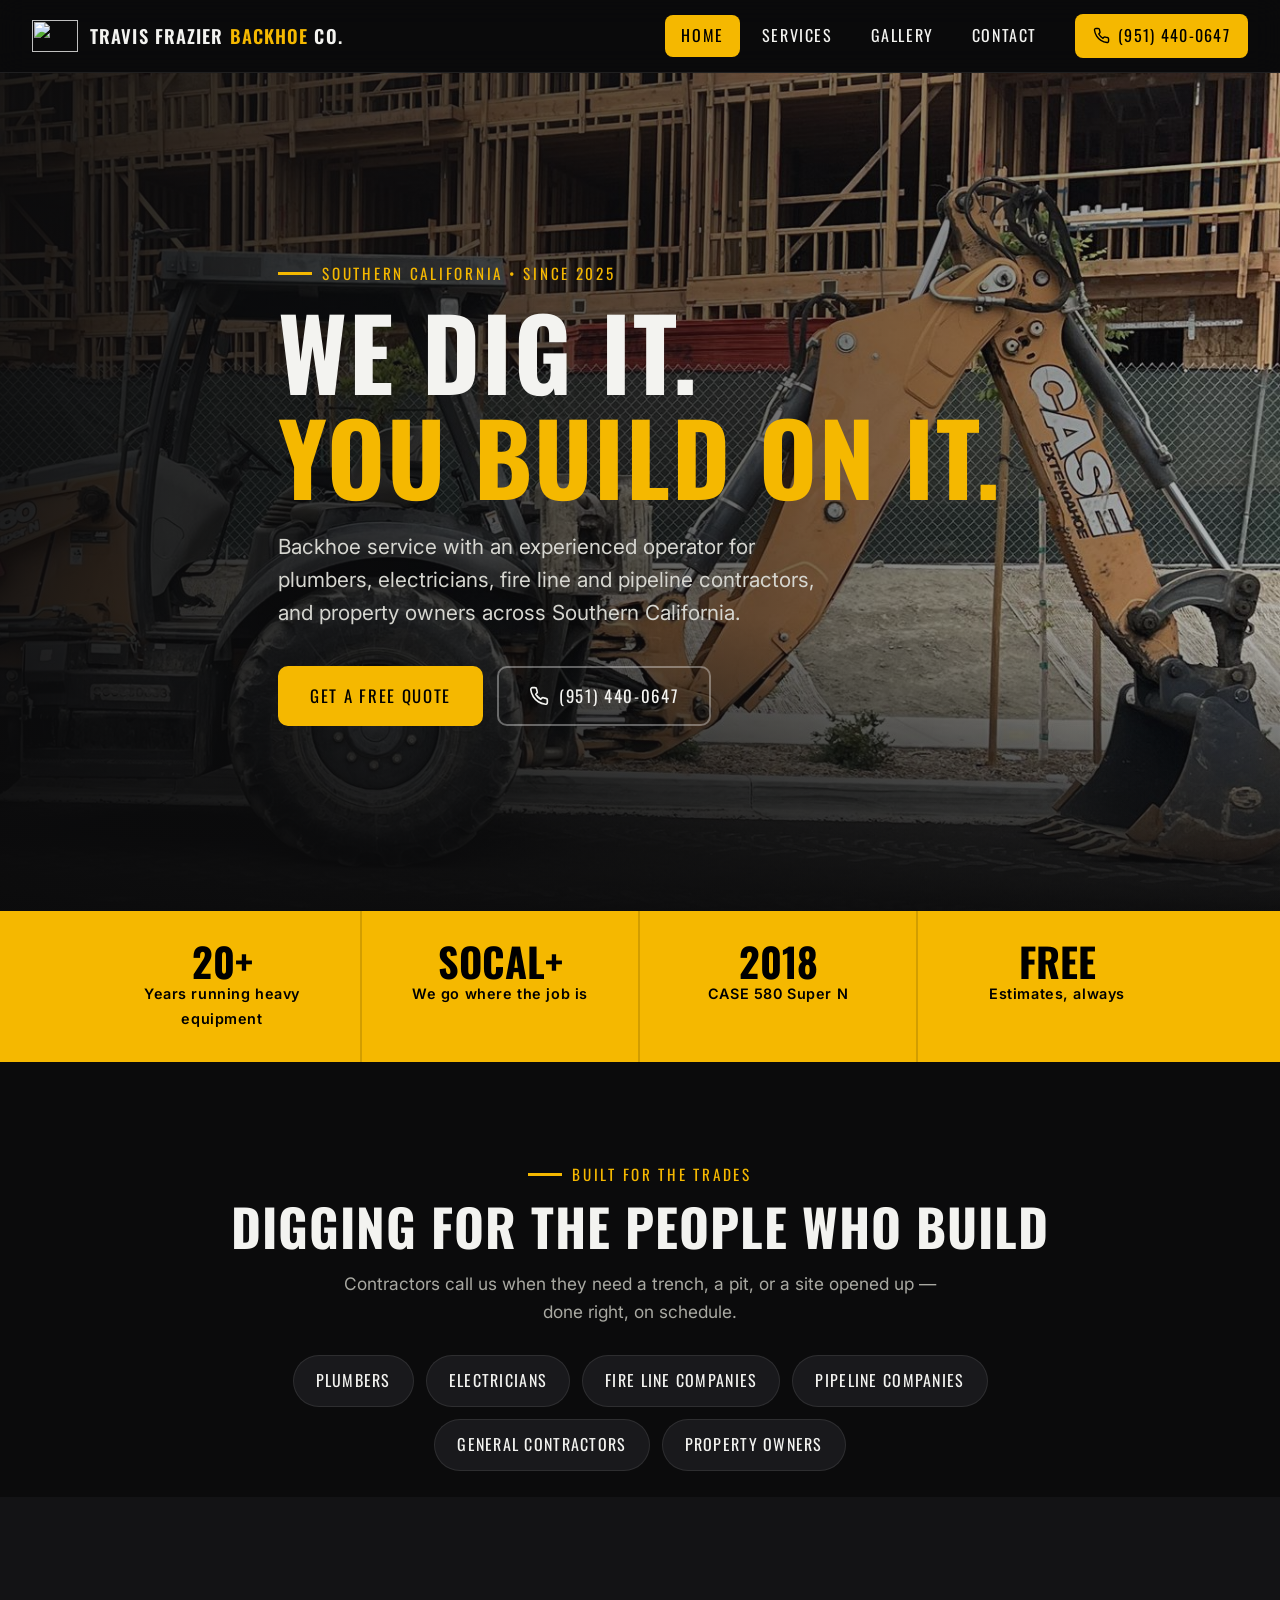
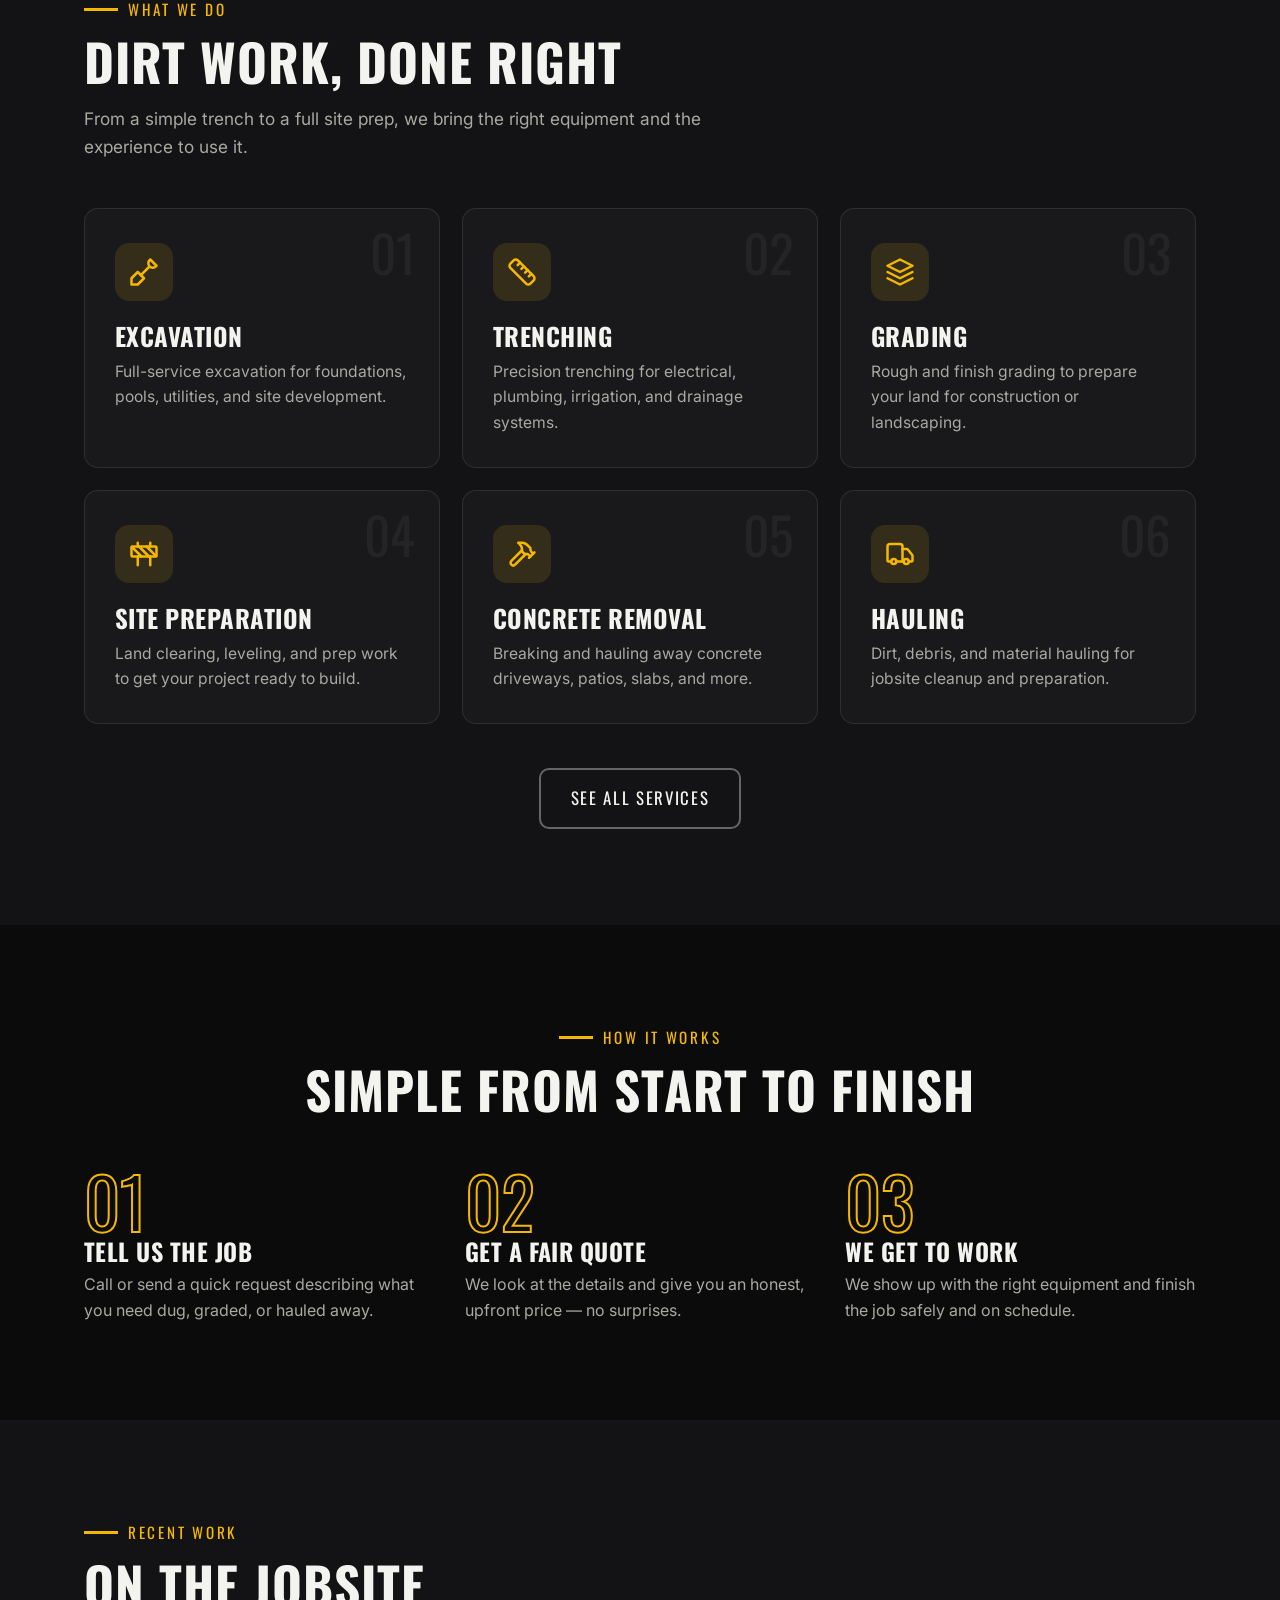
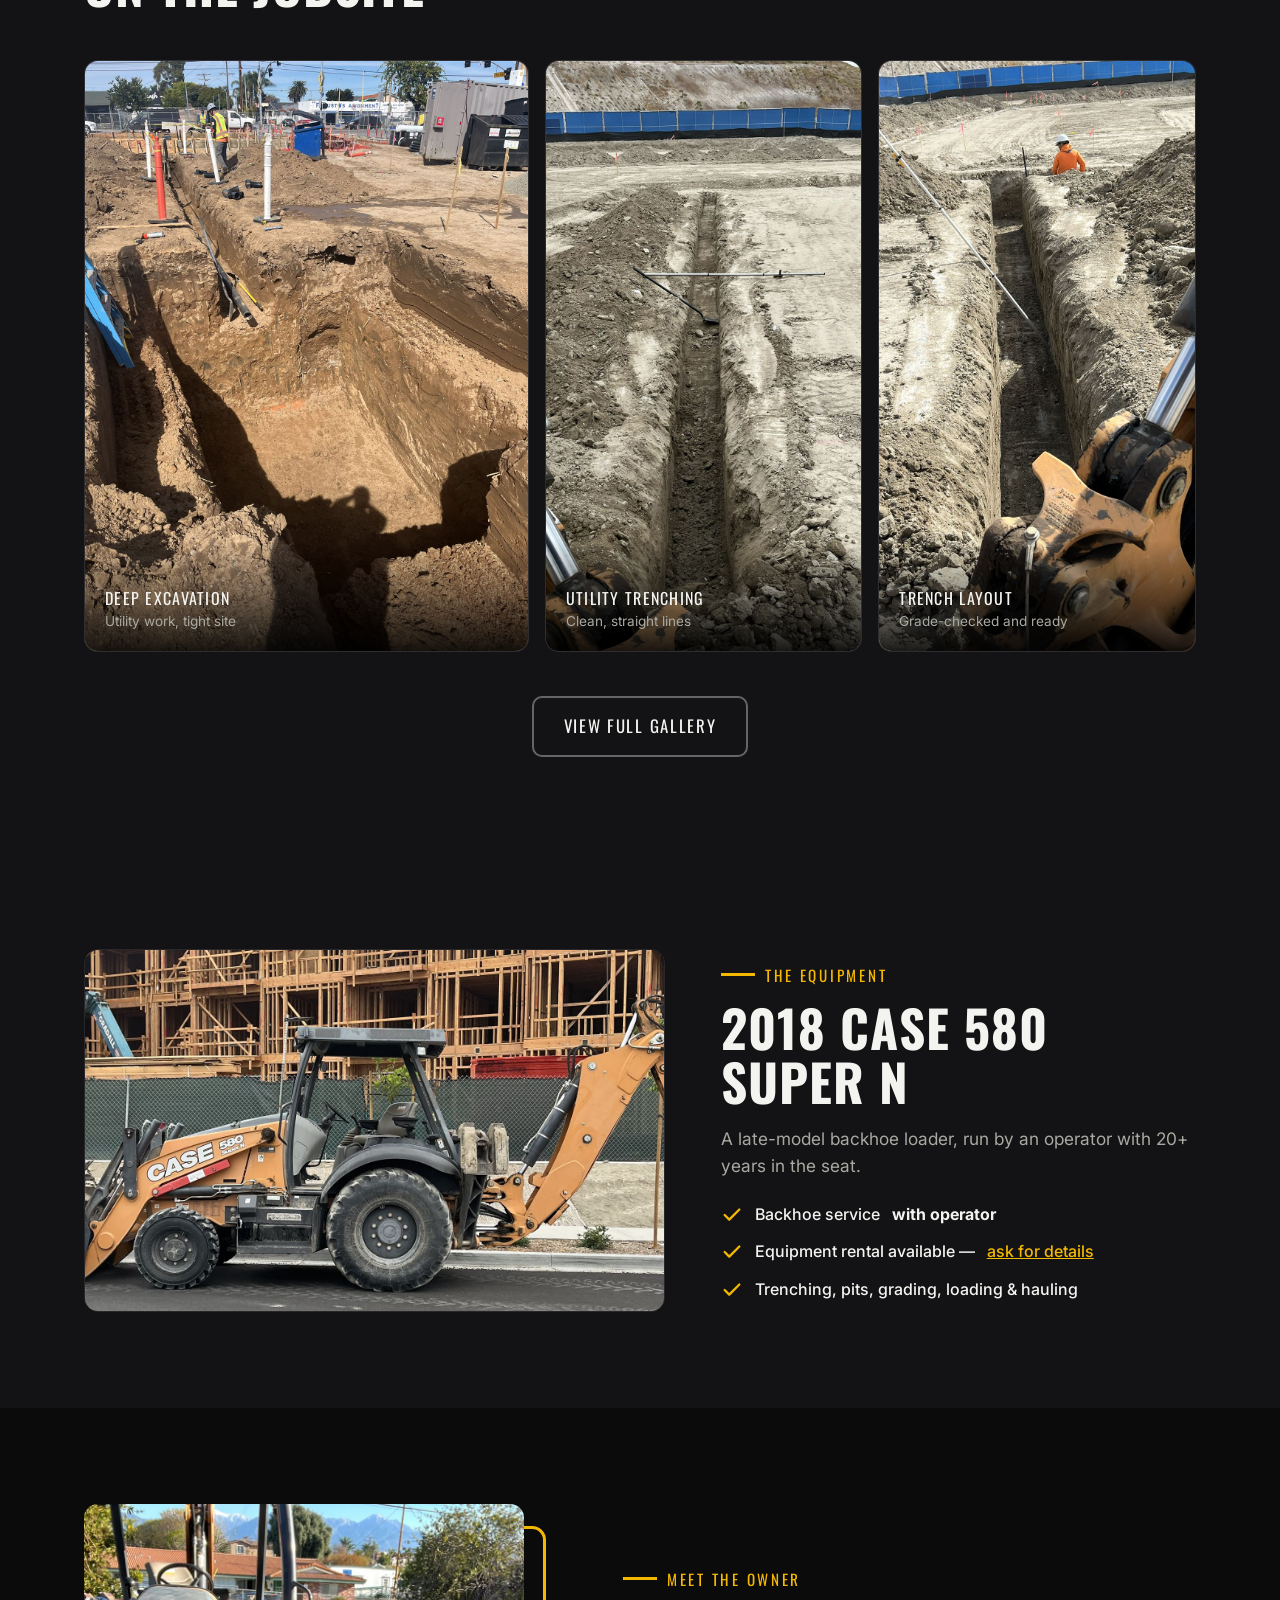
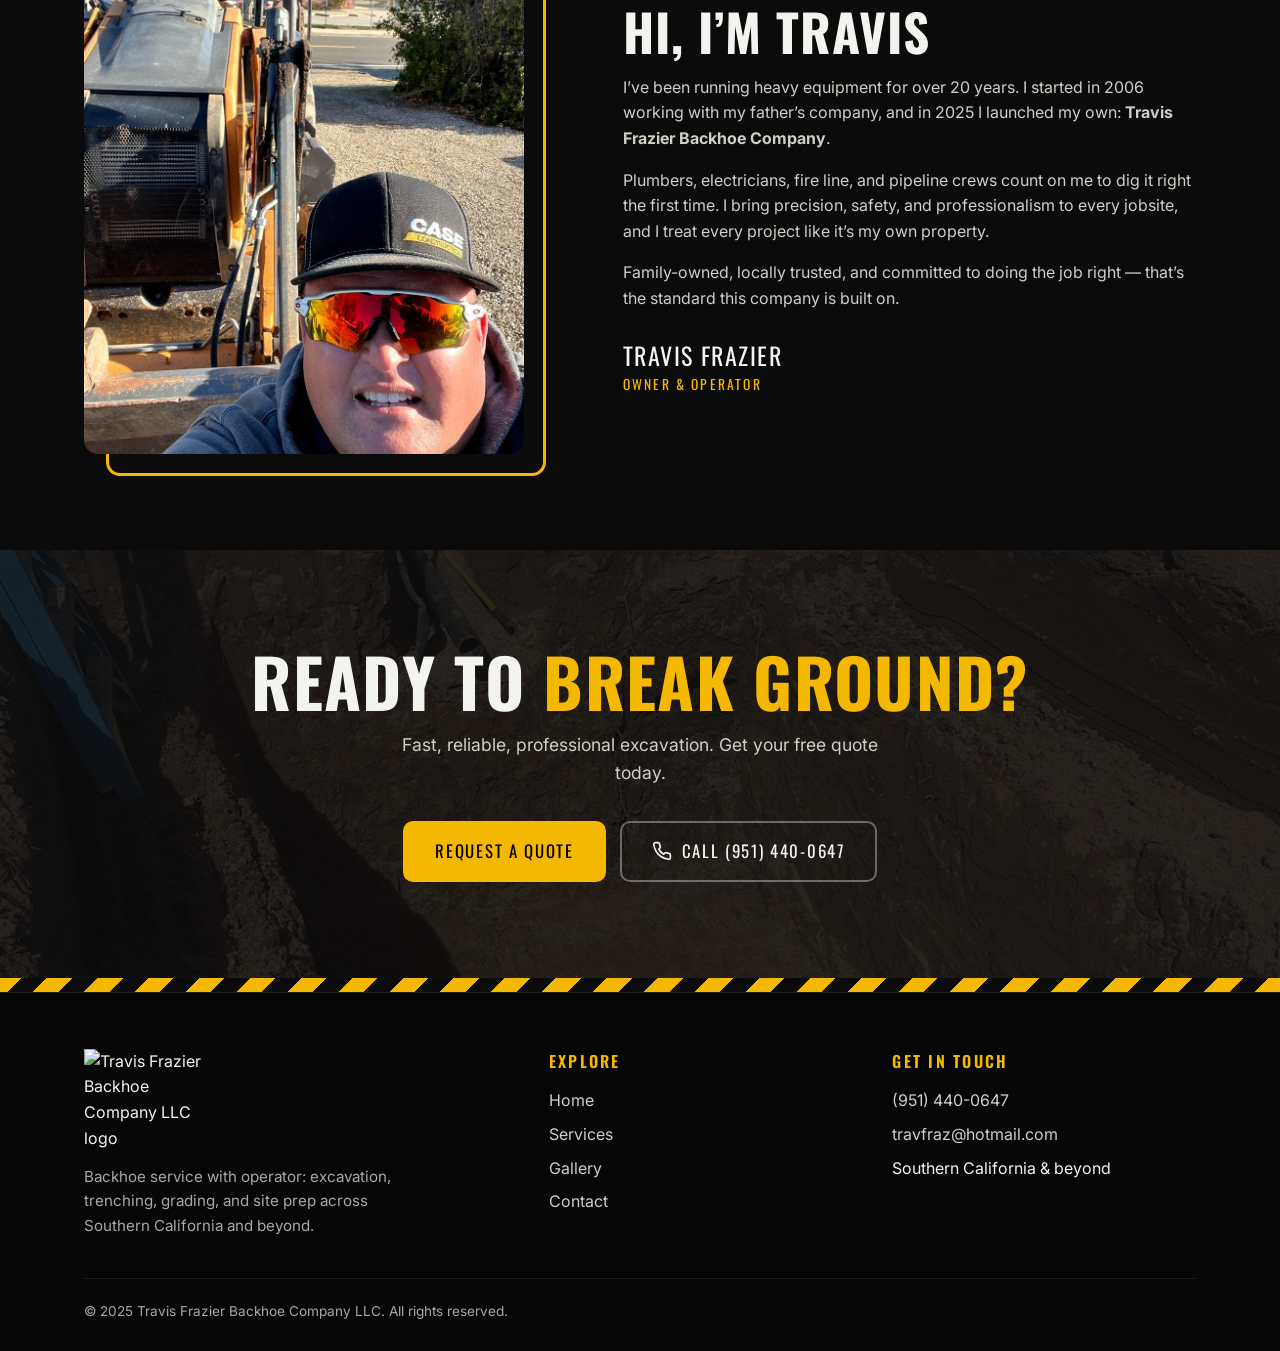
==== commit 684461ff: "Remove TFBS tagline Co-Authored-By: Claude Sonnet 5.5 <noreply@anthropic.com>" ====
--- a/index.html
+++ b/index.html
@@ -57,7 +57,6 @@
                 <a class="btn btn-primary" href="contact.html#quote-form">Get a free quote</a>
                 <a class="btn btn-ghost" href="tel:9514400647"><svg aria-hidden="true"><use href="#i-phone"/></svg> (951) 440-0647</a>
             </div>
-            <p class="hero-tag"><b>TFBS&hellip;</b> extra BS!</p>
         </div>
     </div>
 </section>
@@ -244,7 +243,6 @@
         </div>
         <div class="footer-bottom">
             <span>&copy; 2025 Travis Frazier Backhoe Company LLC. All rights reserved.</span>
-            <span>TFBS&hellip; extra BS!</span>
         </div>
     </div>
 </footer>
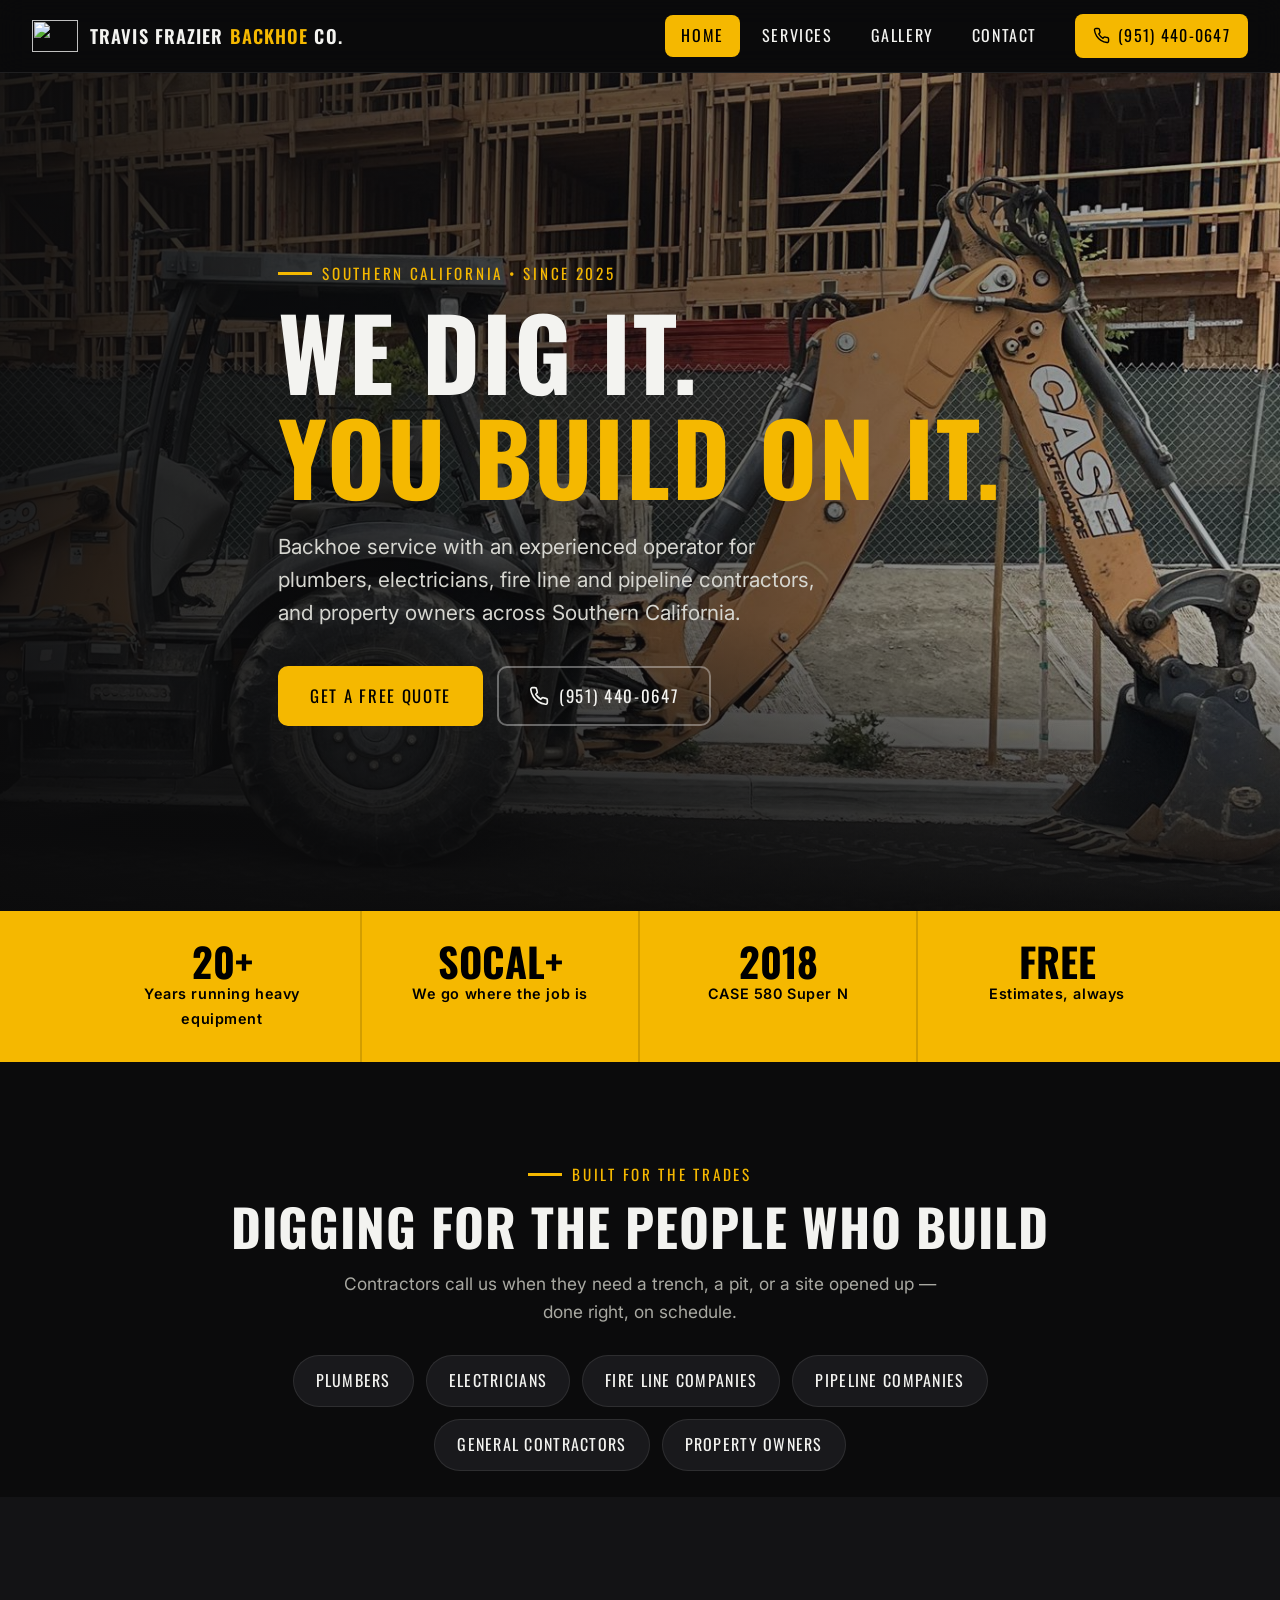
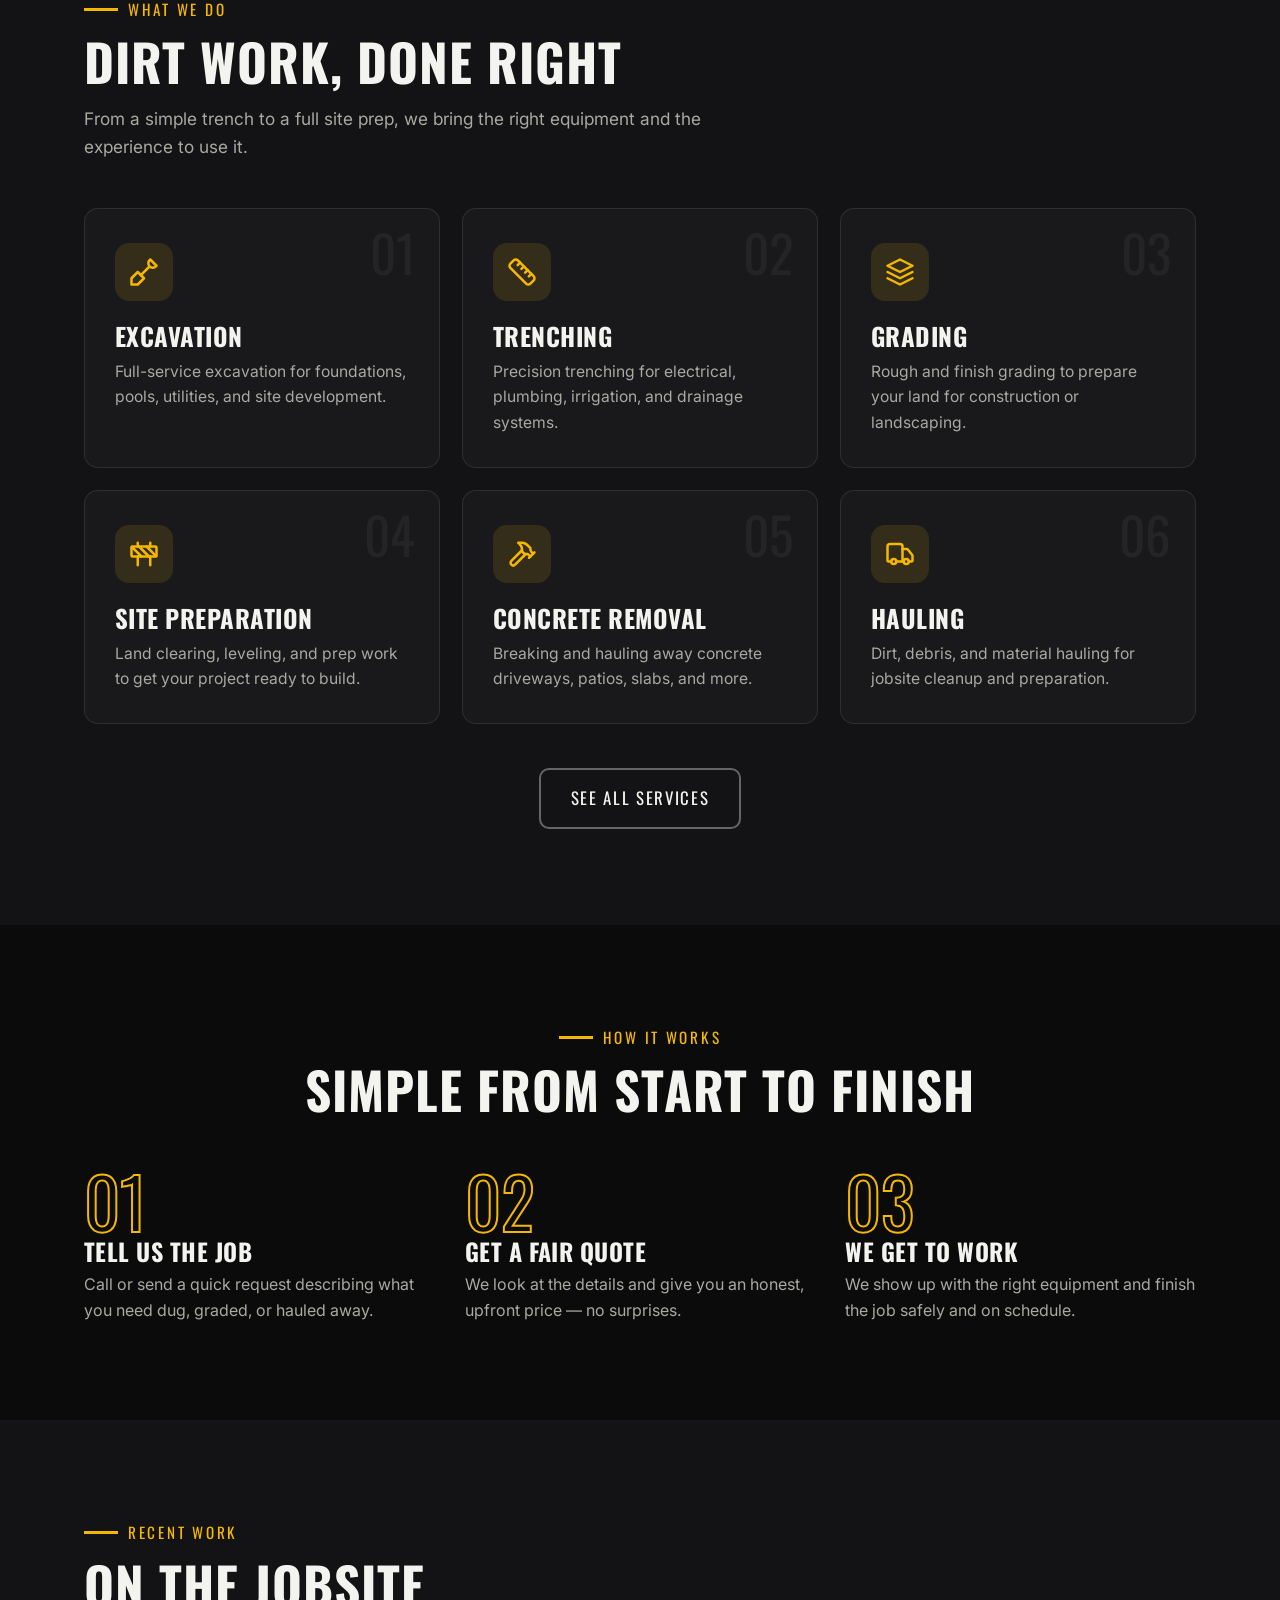
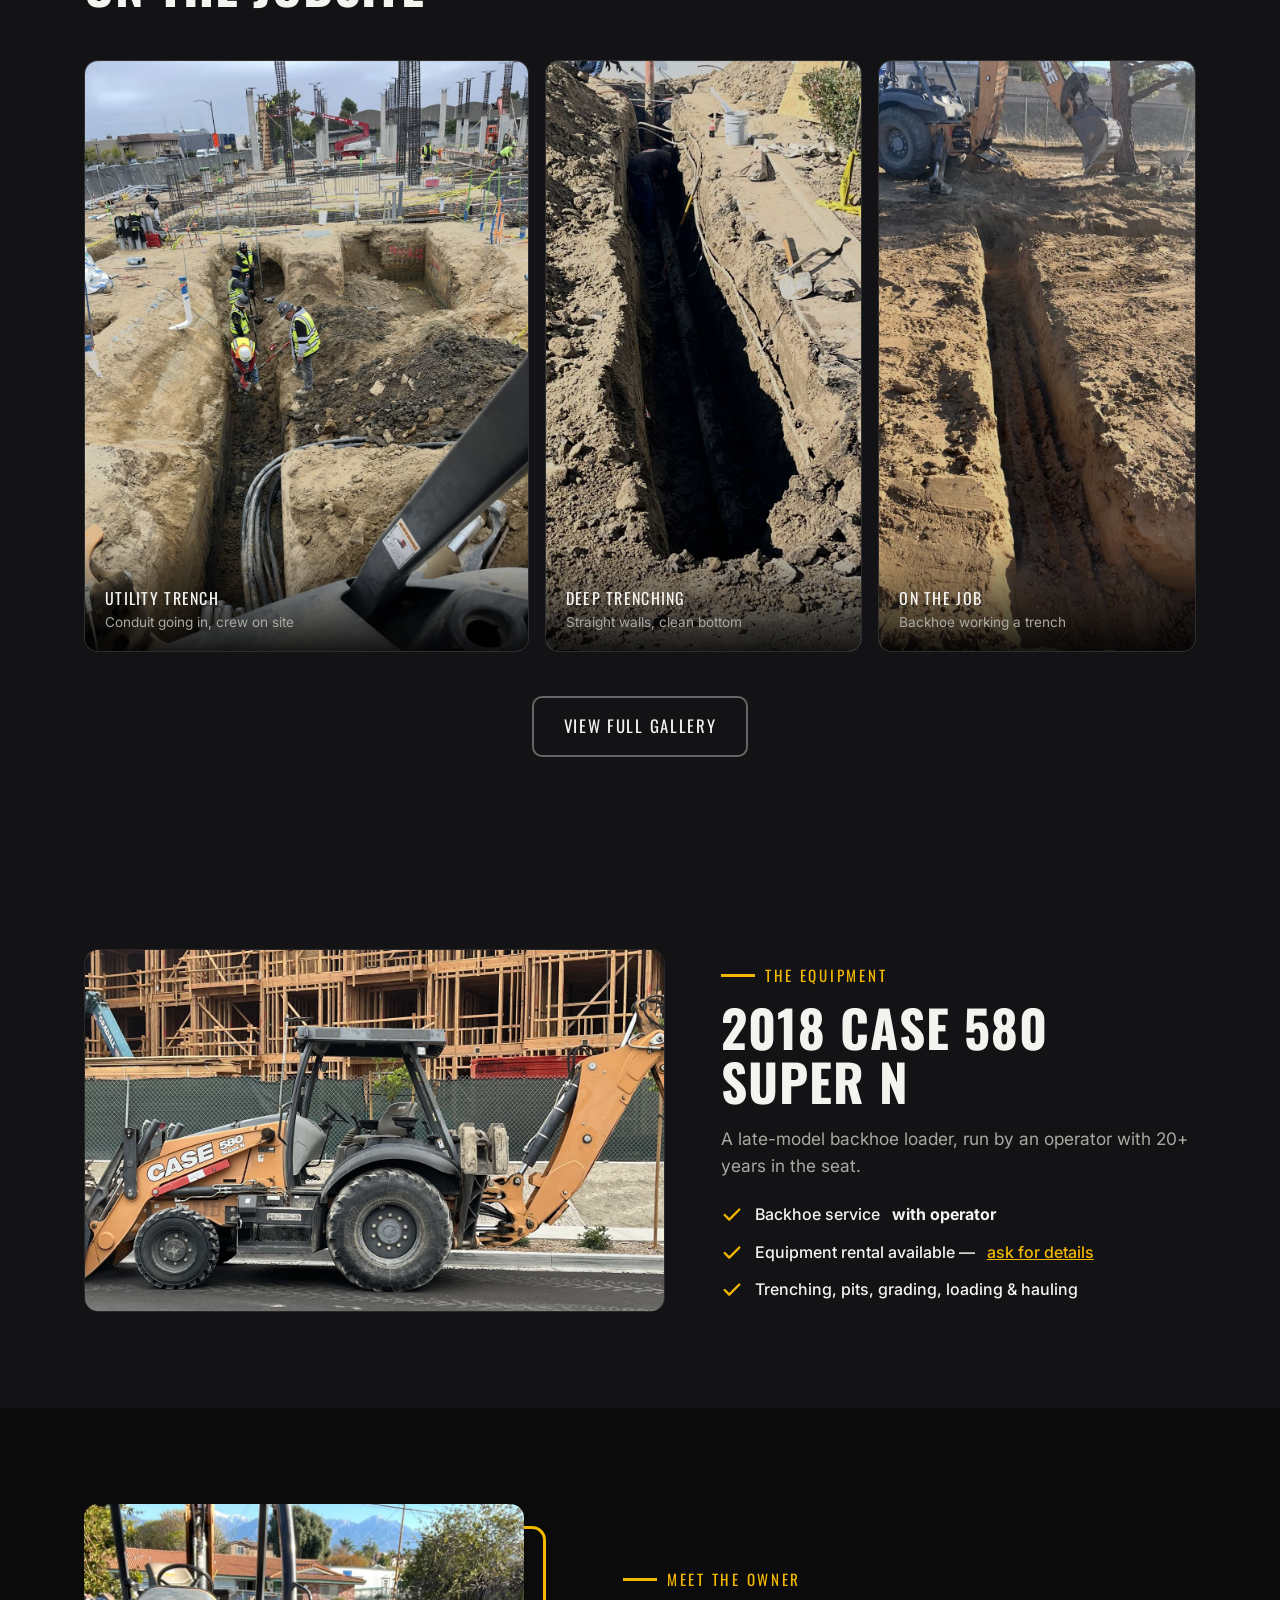
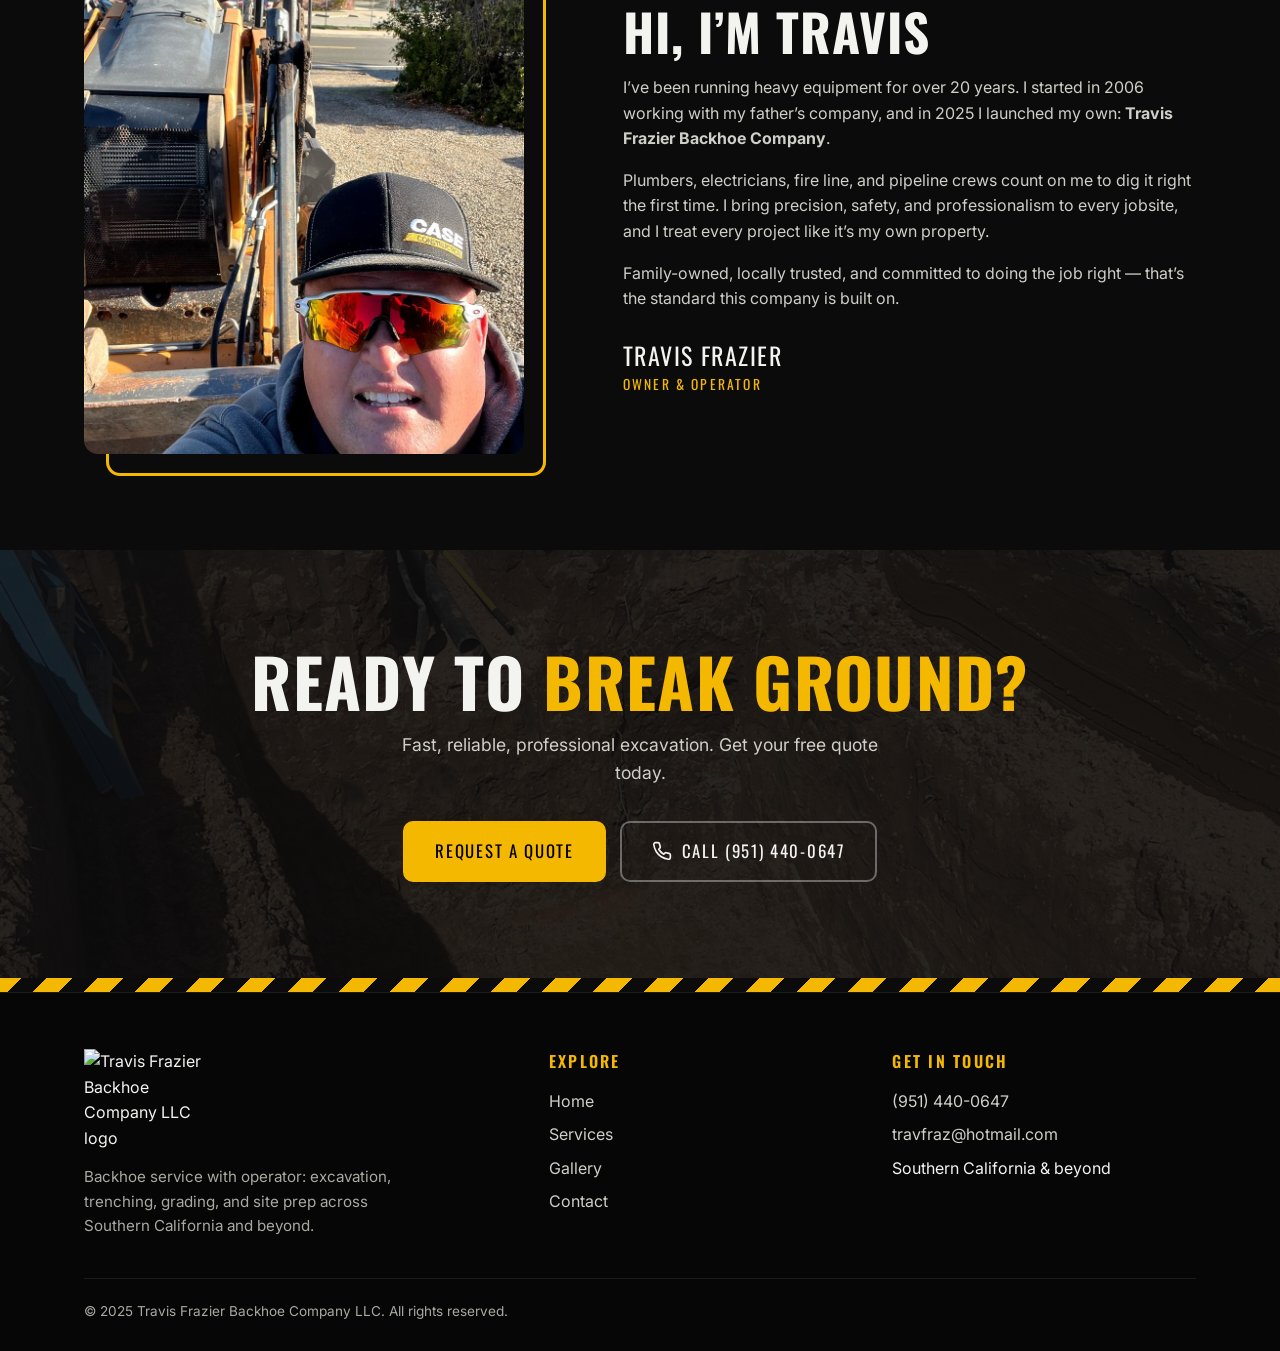
==== commit 06dd10a0: "Add 9 new job photos to gallery and home page - Crop black screenshot bars, compress to web size - R" ====
--- a/index.html
+++ b/index.html
@@ -154,16 +154,16 @@
         </div>
         <div class="mosaic">
         <figure class="shot lightbox-trigger reveal">
-            <img src="assets/img/home3.jpg" alt="Deep excavation with utility pipe laid out beside the trench" loading="lazy">
-            <figcaption>Deep excavation<small>Utility work, tight site</small></figcaption>
+            <img src="assets/img/crew-utility-trench.jpg" alt="Crew laying conduit in a deep utility trench on an active construction site" loading="lazy">
+            <figcaption>Utility trench<small>Conduit going in, crew on site</small></figcaption>
         </figure>
         <figure class="shot lightbox-trigger reveal" data-delay="1">
-            <img src="assets/img/home1.jpg" alt="Long straight utility trench dug with a backhoe" loading="lazy">
-            <figcaption>Utility trenching<small>Clean, straight lines</small></figcaption>
+            <img src="assets/img/deep-trench-pipe.jpg" alt="Deep, straight trench with pipe running along the bottom" loading="lazy">
+            <figcaption>Deep trenching<small>Straight walls, clean bottom</small></figcaption>
         </figure>
         <figure class="shot lightbox-trigger reveal" data-delay="2">
-            <img src="assets/img/home2.jpg" alt="Backhoe bucket beside a freshly cut trench with crew member working" loading="lazy">
-            <figcaption>Trench layout<small>Grade-checked and ready</small></figcaption>
+            <img src="assets/img/backhoe-on-site.jpg" alt="CASE backhoe beside a freshly dug trench" loading="lazy">
+            <figcaption>On the job<small>Backhoe working a trench</small></figcaption>
         </figure>
         </div>
         <div class="services-cta"><a class="btn btn-ghost" href="gallery.html">View full gallery</a></div>
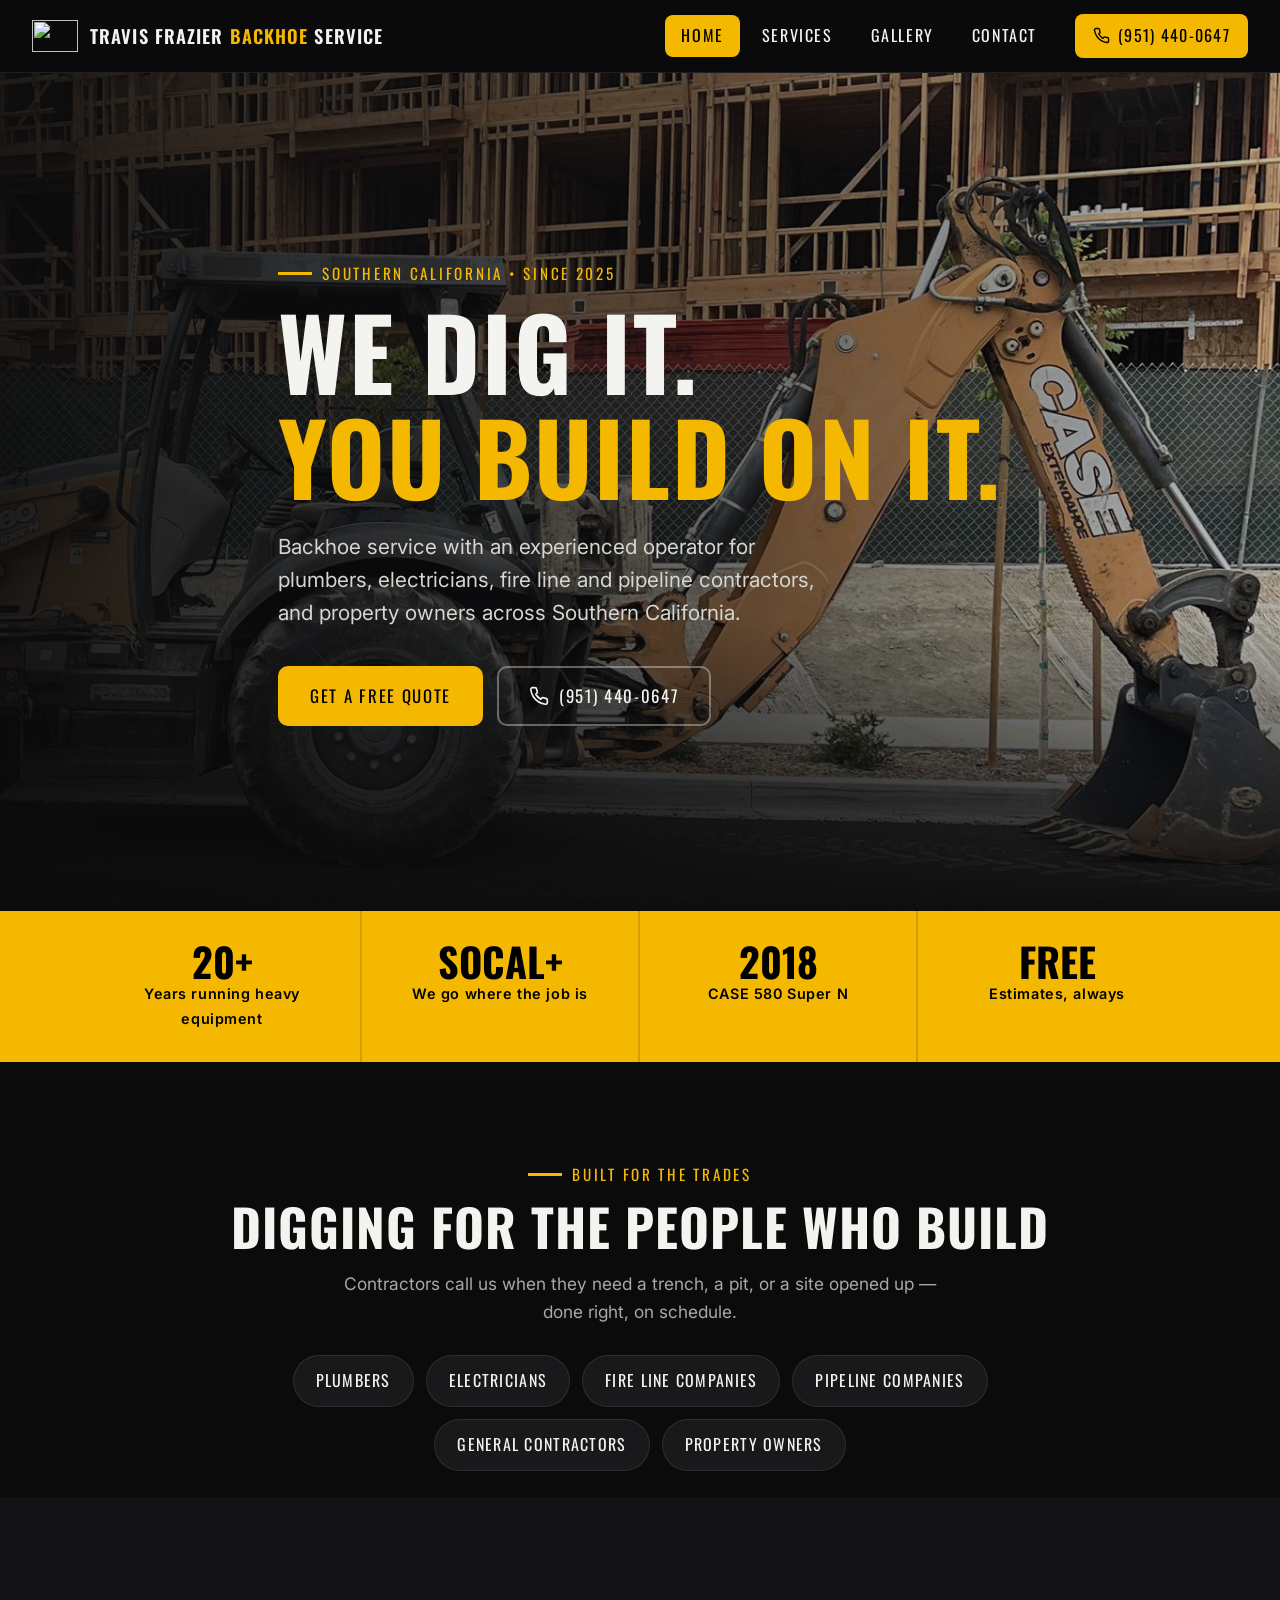
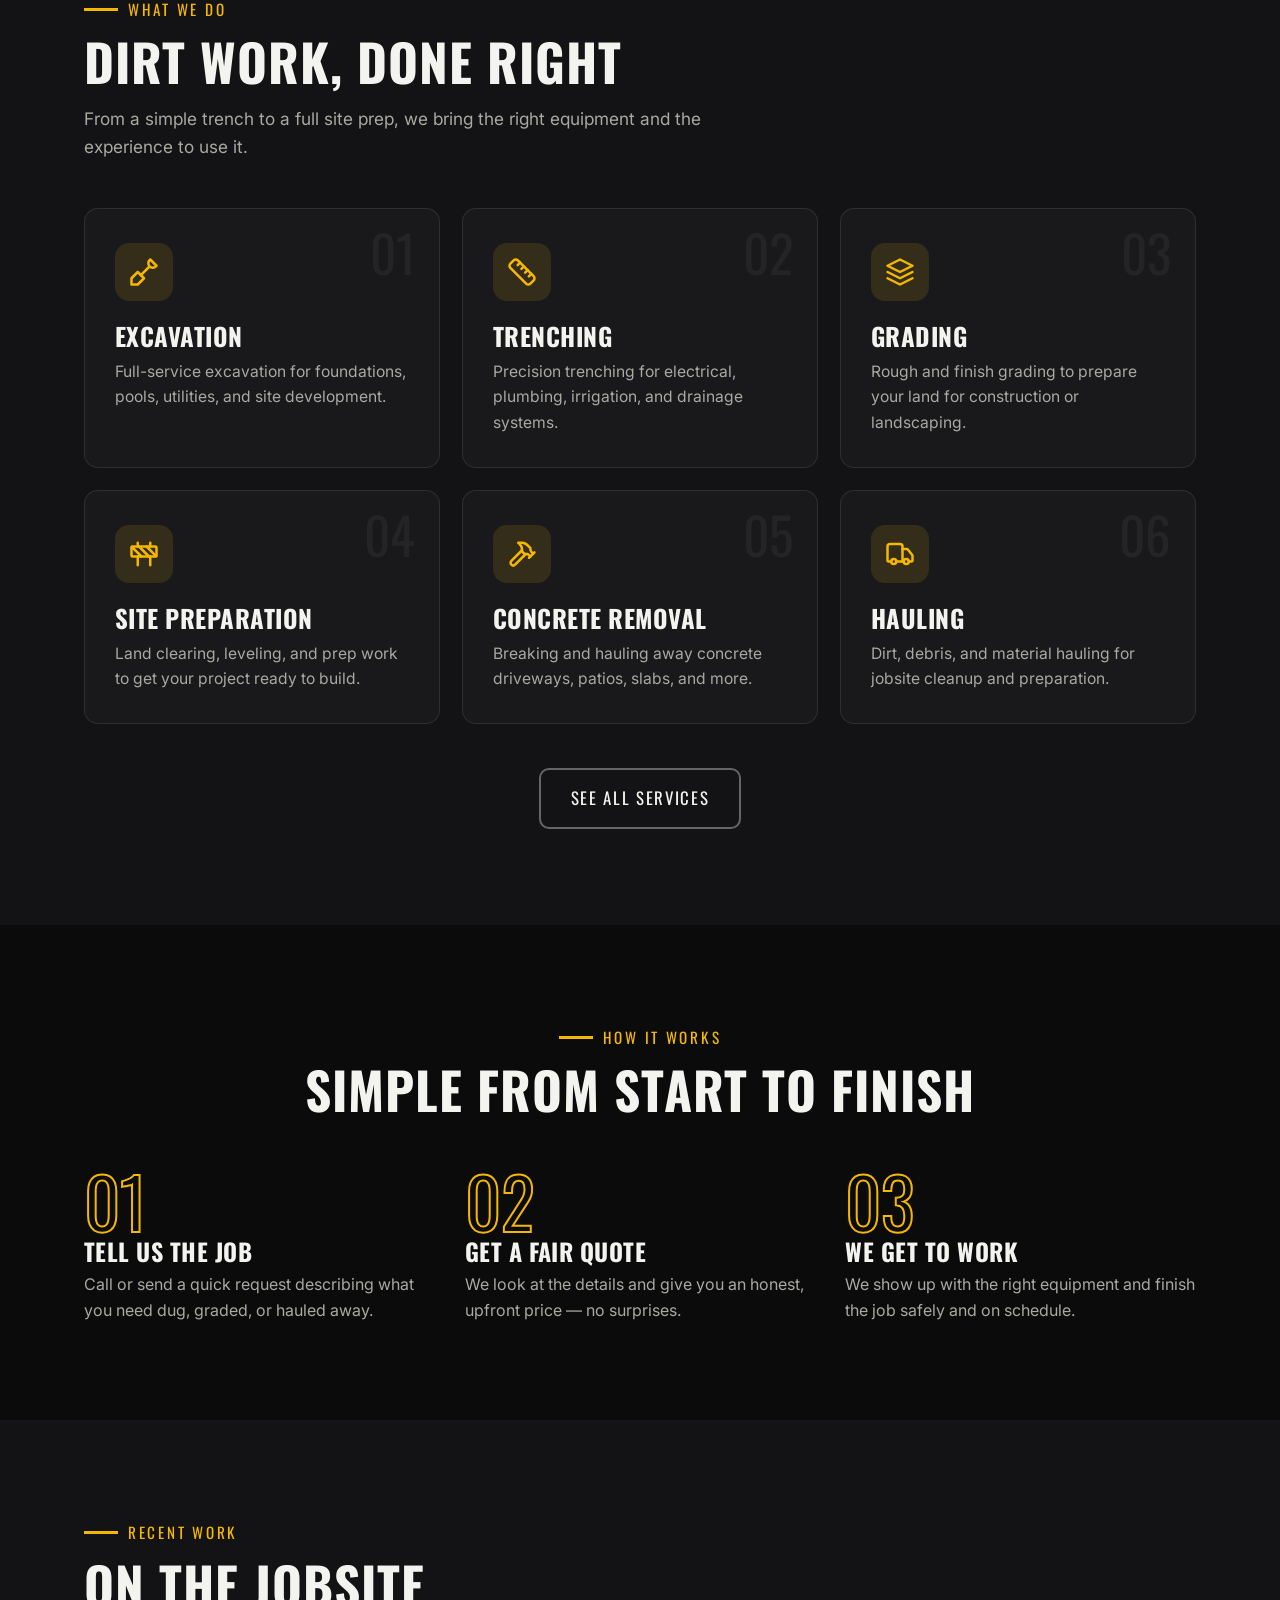
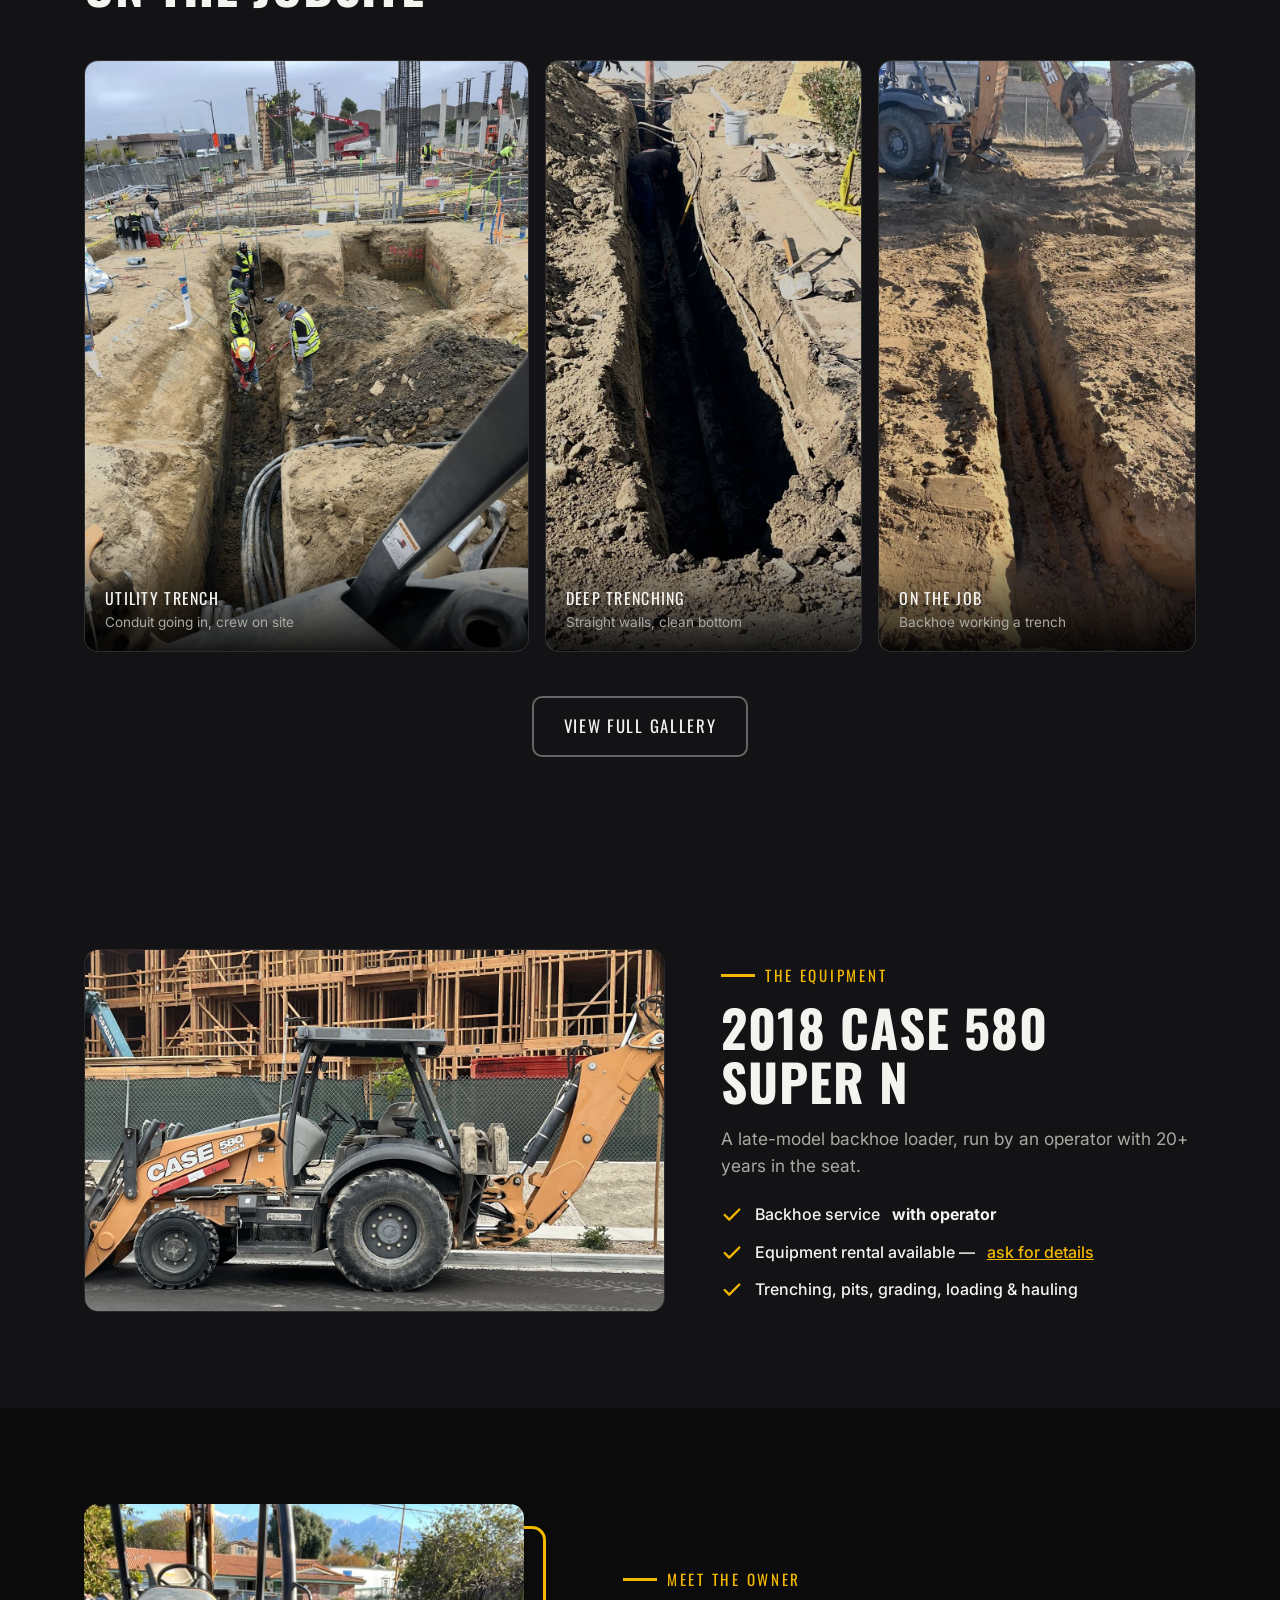
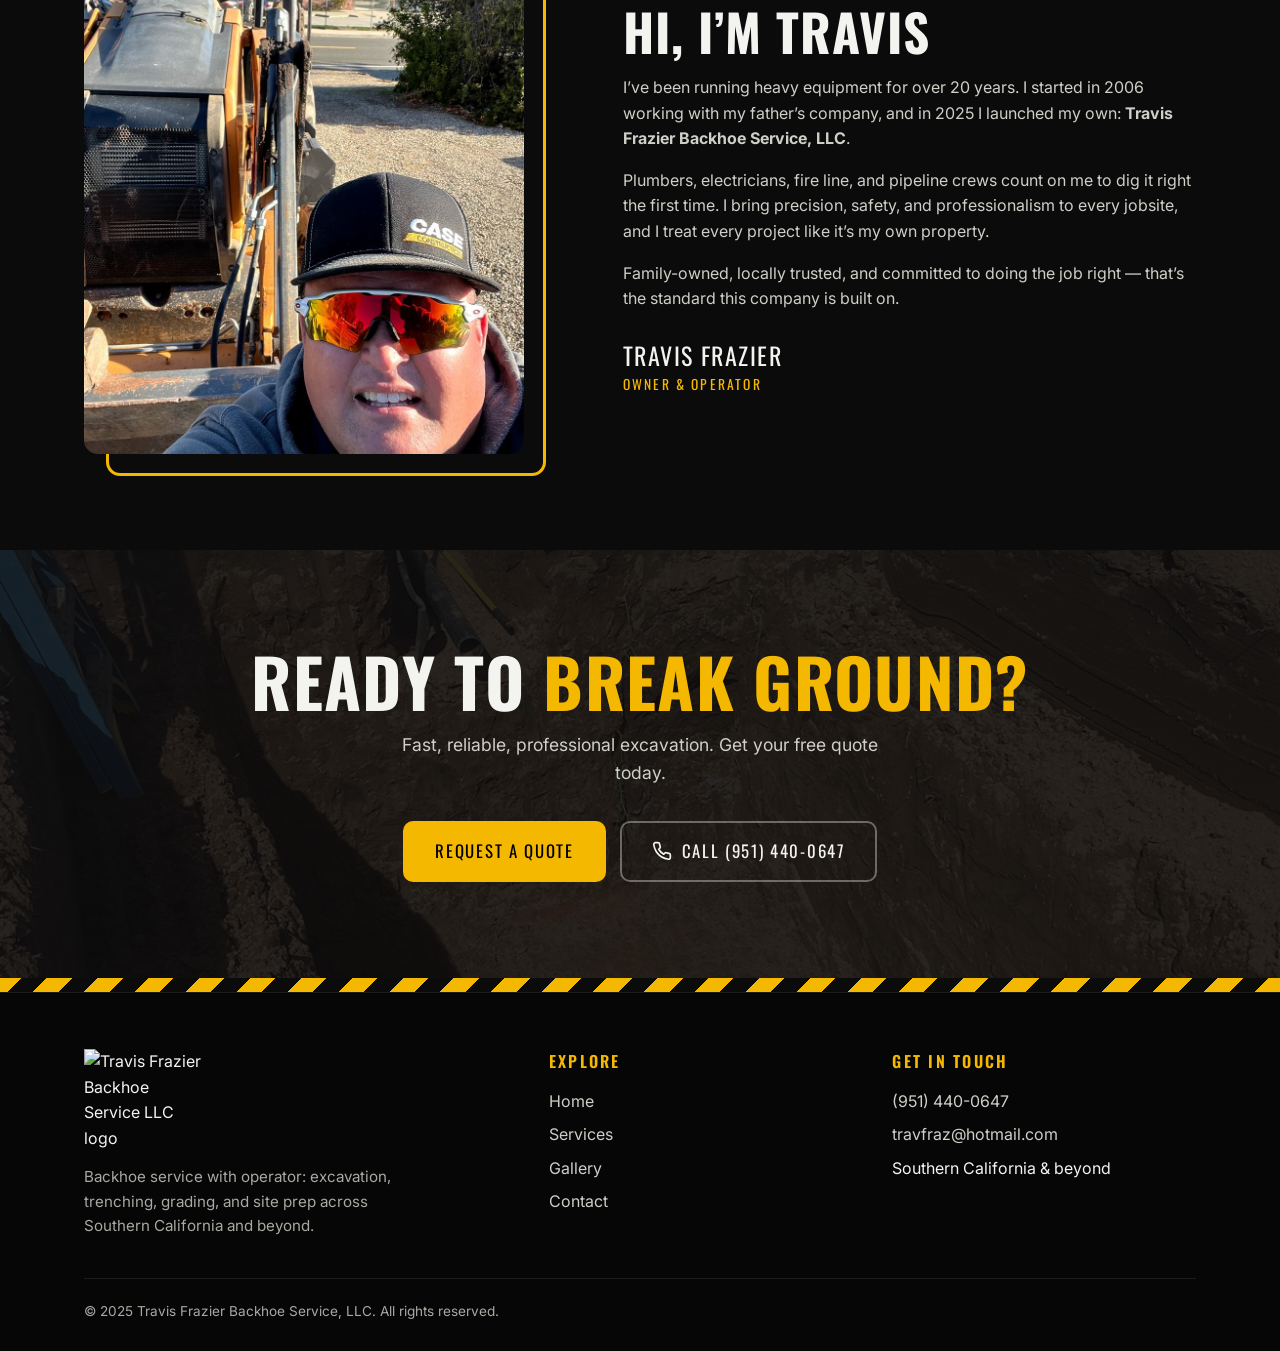
==== commit b5daf526: "Rename business to Travis Frazier Backhoe Service LLC Matches the California LLC registration.  Co-A" ====
--- a/index.html
+++ b/index.html
@@ -3,10 +3,10 @@
 <head>
     <meta charset="UTF-8">
     <meta name="viewport" content="width=device-width, initial-scale=1.0">
-    <title>Travis Frazier Backhoe Company LLC</title>
+    <title>Travis Frazier Backhoe Service LLC</title>
     <meta name="description" content="Backhoe service with operator for plumbers, electricians, fire line and pipeline contractors across Southern California and beyond. Will travel to the job.">
     <meta name="theme-color" content="#0b0b0c">
-    <meta property="og:title" content="Travis Frazier Backhoe Company LLC">
+    <meta property="og:title" content="Travis Frazier Backhoe Service LLC">
     <meta property="og:description" content="Backhoe service with operator for plumbers, electricians, fire line and pipeline contractors across Southern California and beyond. Will travel to the job.">
     <meta property="og:image" content="assets/img/backhoe-owner.jpg">
     <link rel="preconnect" href="https://fonts.googleapis.com">
@@ -32,7 +32,7 @@
     <nav class="navbar" aria-label="Main">
         <a class="nav-left" href="index.html">
             <img src="assets/img/logo-transparent.png" class="nav-logo" alt="">
-            <span class="nav-title">Travis Frazier <span>Backhoe</span> Co.</span>
+            <span class="nav-title">Travis Frazier <span>Backhoe</span> Service</span>
         </a>
         <div class="nav-right">
             <ul class="nav-links">
@@ -196,7 +196,7 @@
         <div class="owner-info reveal" data-delay="1">
             <div class="eyebrow">Meet the owner</div>
             <h2 class="section-title">Hi, I&rsquo;m Travis</h2>
-            <p>I&rsquo;ve been running heavy equipment for over 20 years. I started in 2006 working with my father&rsquo;s company, and in 2025 I launched my own: <strong>Travis Frazier Backhoe Company</strong>.</p>
+            <p>I&rsquo;ve been running heavy equipment for over 20 years. I started in 2006 working with my father&rsquo;s company, and in 2025 I launched my own: <strong>Travis Frazier Backhoe Service, LLC</strong>.</p>
             <p>Plumbers, electricians, fire line, and pipeline crews count on me to dig it right the first time. I bring precision, safety, and professionalism to every jobsite, and I treat every project like it&rsquo;s my own property.</p>
             <p>Family-owned, locally trusted, and committed to doing the job right &mdash; that&rsquo;s the standard this company is built on.</p>
             <div class="owner-sig">Travis Frazier<small>Owner &amp; Operator</small></div>
@@ -220,7 +220,7 @@
     <div class="container">
         <div class="footer-grid">
             <div class="footer-brand">
-                <img src="assets/img/logo-transparent.png" alt="Travis Frazier Backhoe Company LLC logo">
+                <img src="assets/img/logo-transparent.png" alt="Travis Frazier Backhoe Service LLC logo">
                 <p>Backhoe service with operator: excavation, trenching, grading, and site prep across Southern California and beyond.</p>
             </div>
             <div>
@@ -242,7 +242,7 @@
             </div>
         </div>
         <div class="footer-bottom">
-            <span>&copy; 2025 Travis Frazier Backhoe Company LLC. All rights reserved.</span>
+            <span>&copy; 2025 Travis Frazier Backhoe Service, LLC. All rights reserved.</span>
         </div>
     </div>
 </footer>
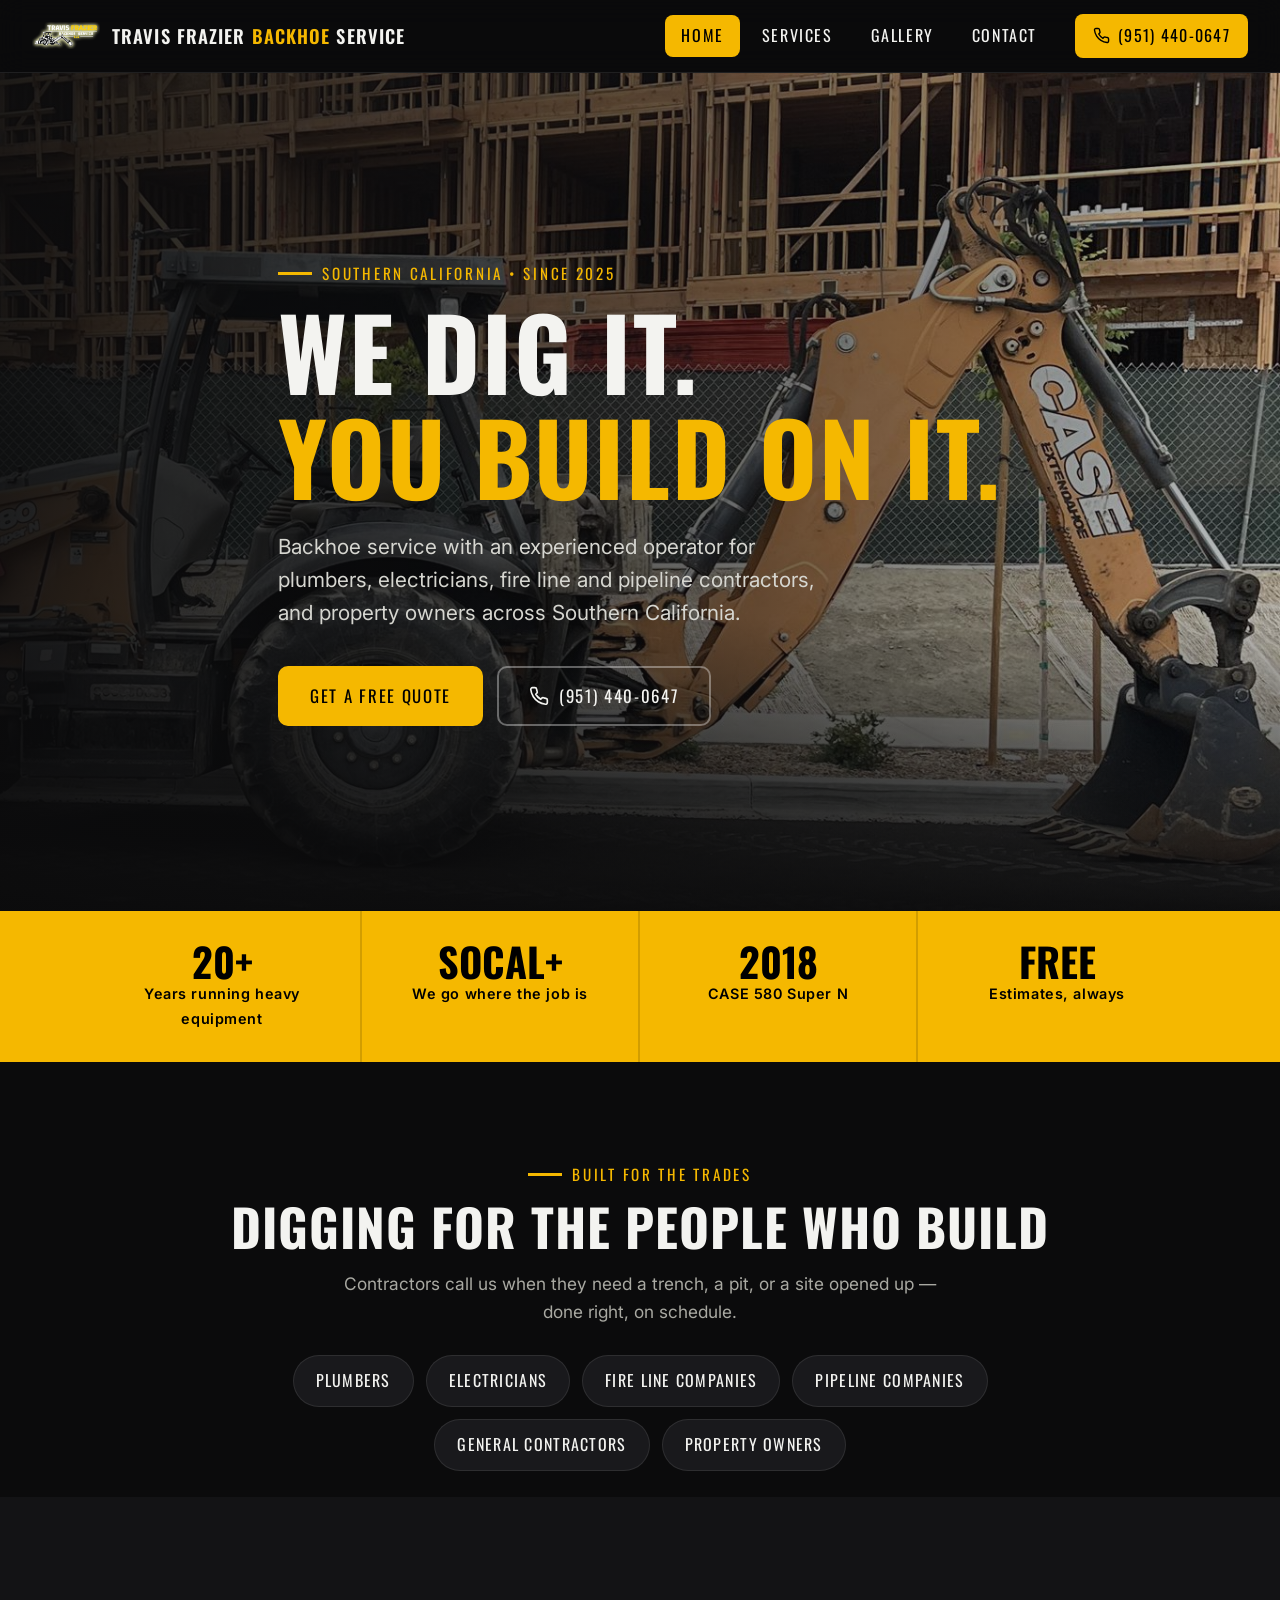
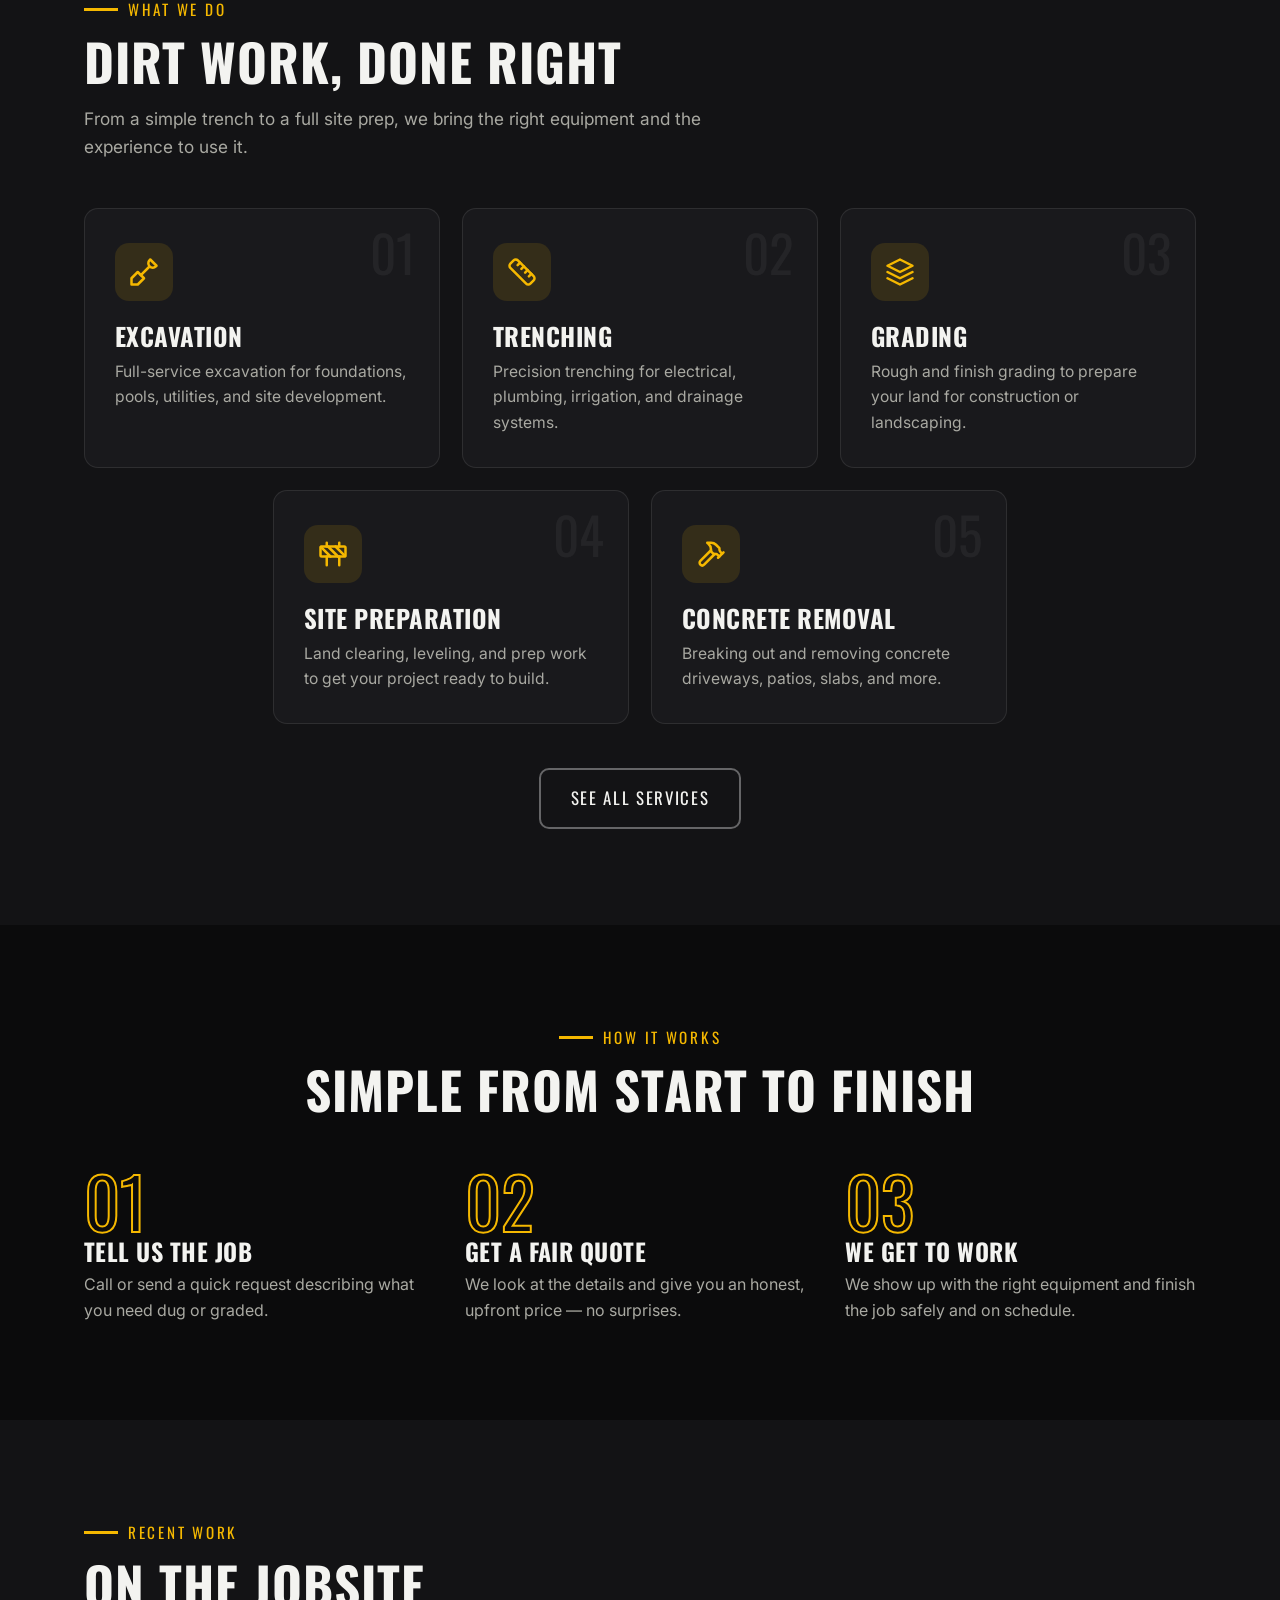
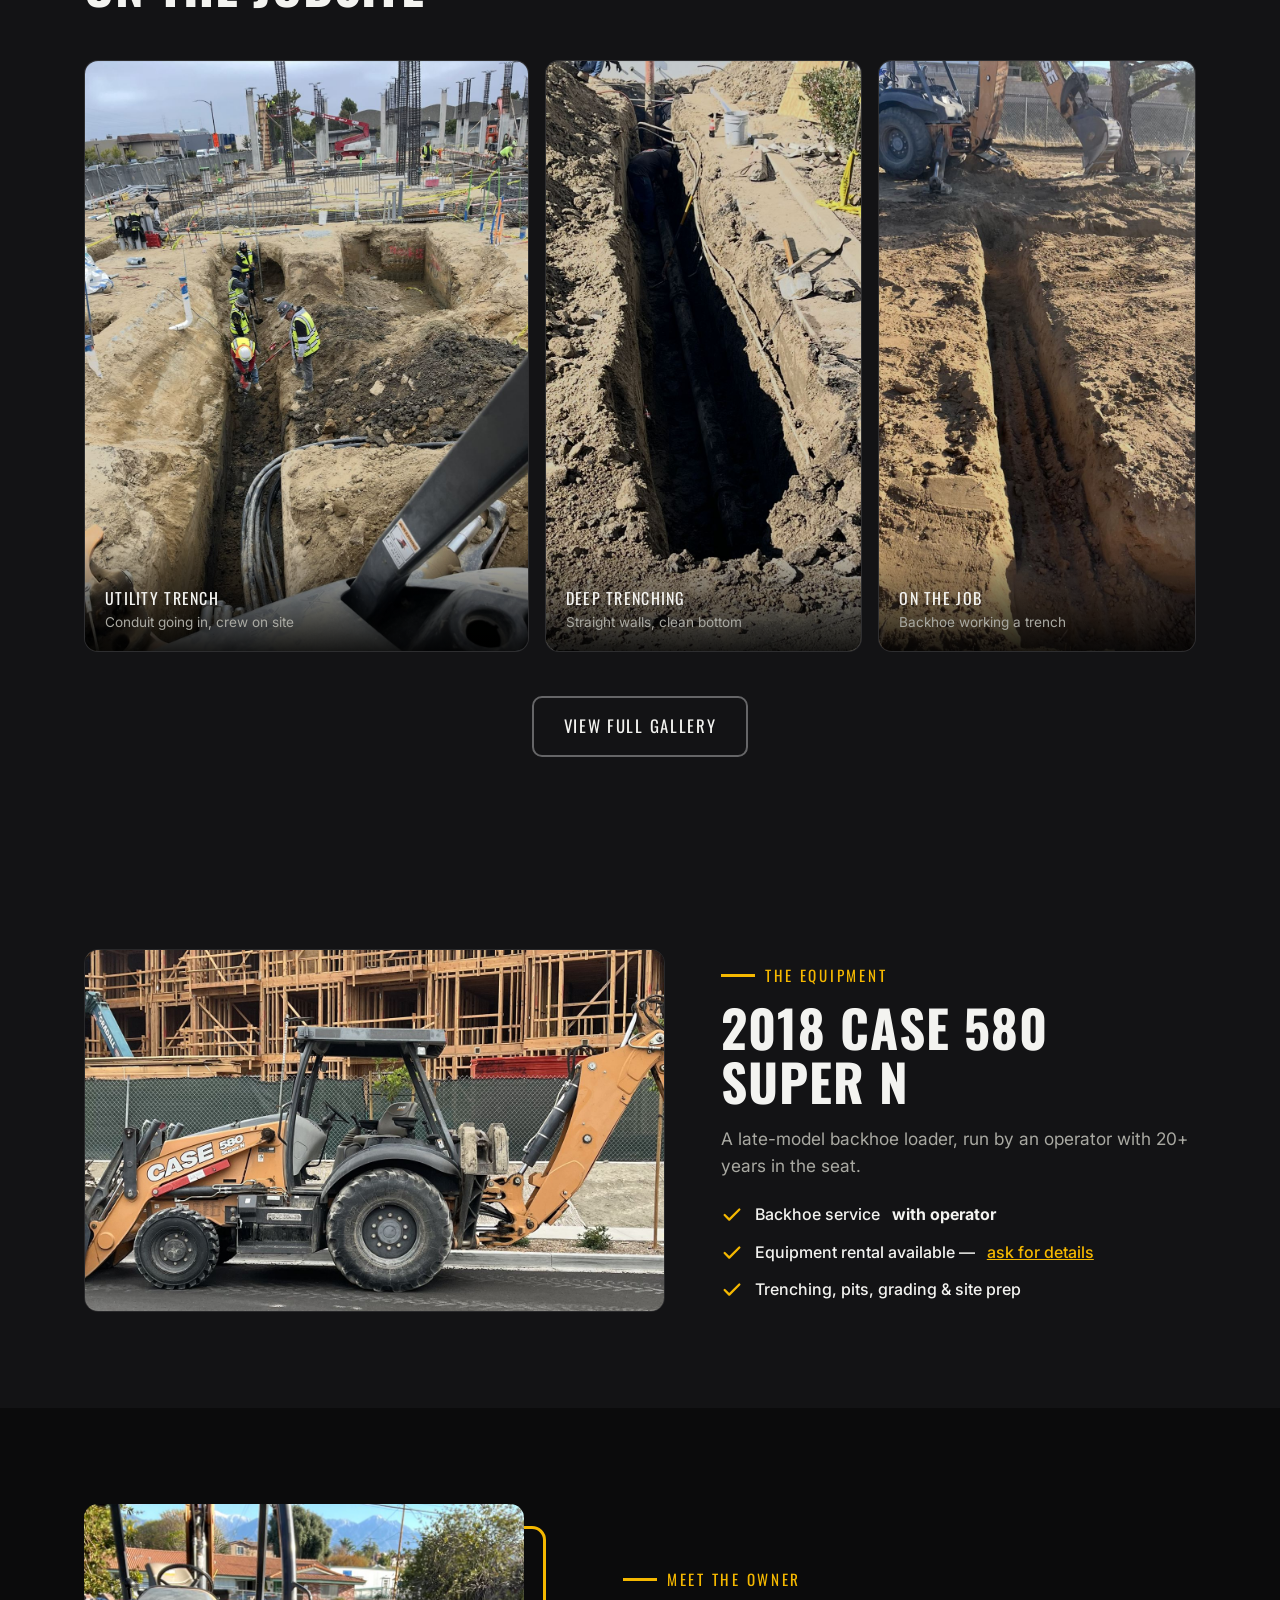
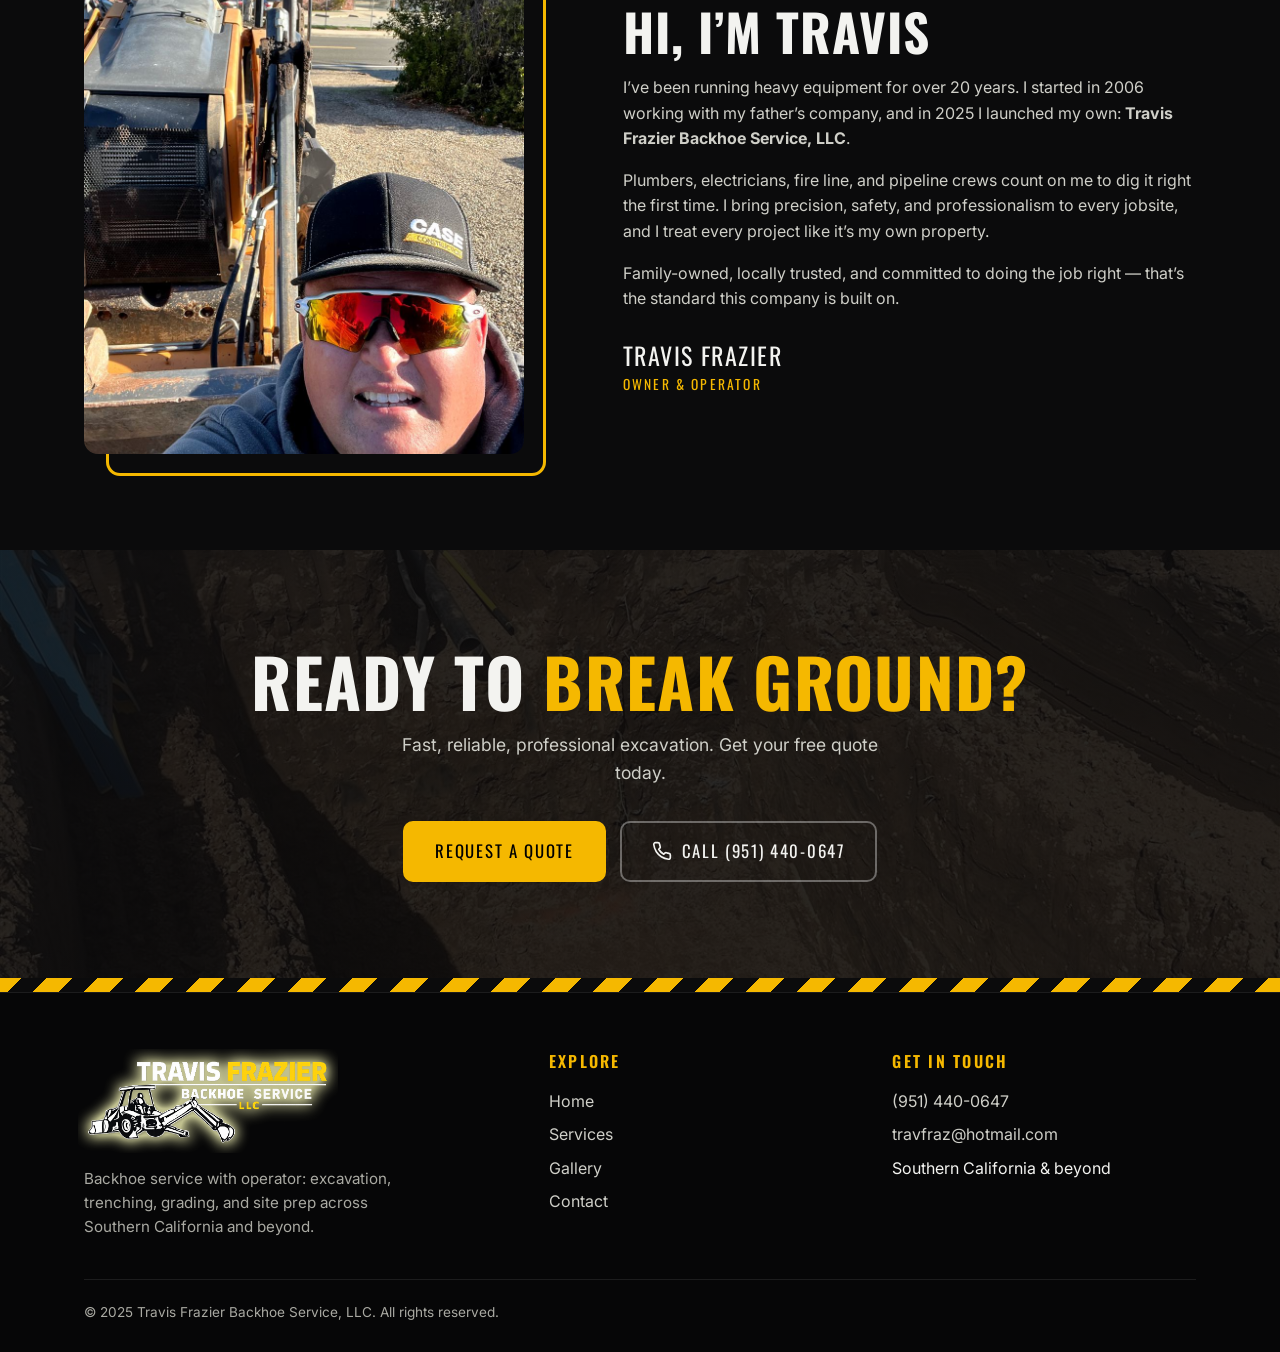
==== commit 144441c2: "Remove Hauling service; center last row of service cards Co-Authored-By: Claude Sonnet 5.5 <noreply@" ====
--- a/index.html
+++ b/index.html
@@ -119,13 +119,7 @@
             <span class="service-num">05</span>
             <div class="service-icon"><svg aria-hidden="true"><use href="#i-hammer"/></svg></div>
             <h3>Concrete Removal</h3>
-            <p>Breaking and hauling away concrete driveways, patios, slabs, and more.</p>
-        </article>
-        <article class="service-card reveal" data-delay="3">
-            <span class="service-num">06</span>
-            <div class="service-icon"><svg aria-hidden="true"><use href="#i-truck"/></svg></div>
-            <h3>Hauling</h3>
-            <p>Dirt, debris, and material hauling for jobsite cleanup and preparation.</p>
+            <p>Breaking out and removing concrete driveways, patios, slabs, and more.</p>
         </article>
         </div>
         <div class="services-cta"><a class="btn btn-ghost" href="services.html">See all services</a></div>
@@ -139,7 +133,7 @@
             <h2 class="section-title">Simple from start to finish</h2>
         </div>
         <div class="steps">
-            <div class="step reveal"><h3>Tell us the job</h3><p>Call or send a quick request describing what you need dug, graded, or hauled away.</p></div>
+            <div class="step reveal"><h3>Tell us the job</h3><p>Call or send a quick request describing what you need dug or graded.</p></div>
             <div class="step reveal" data-delay="1"><h3>Get a fair quote</h3><p>We look at the details and give you an honest, upfront price &mdash; no surprises.</p></div>
             <div class="step reveal" data-delay="2"><h3>We get to work</h3><p>We show up with the right equipment and finish the job safely and on schedule.</p></div>
         </div>
@@ -182,7 +176,7 @@
             <ul class="spec-list">
                 <li><svg aria-hidden="true"><use href="#i-check"/></svg> Backhoe service <b>with operator</b></li>
                 <li><svg aria-hidden="true"><use href="#i-check"/></svg> Equipment rental available &mdash; <a href="contact.html#quote-form">ask for details</a></li>
-                <li><svg aria-hidden="true"><use href="#i-check"/></svg> Trenching, pits, grading, loading &amp; hauling</li>
+                <li><svg aria-hidden="true"><use href="#i-check"/></svg> Trenching, pits, grading &amp; site prep</li>
             </ul>
         </div>
     </div>
--- a/assets/css/styles.css
+++ b/assets/css/styles.css
@@ -117,7 +117,7 @@
 .navbar.scrolled { background: rgba(11, 11, 12, 0.94); padding-top: 10px; padding-bottom: 10px; }
 
 .nav-left { display: flex; align-items: center; gap: 12px; text-decoration: none; }
-.nav-logo { width: 46px; height: 32px; object-fit: contain; }
+.nav-logo { width: 68px; height: auto; }
 .nav-title {
     font-family: var(--display);
     font-size: 1.15rem;
@@ -194,7 +194,7 @@
     .nav-links a { padding: 14px 8px; font-size: 1.2rem; border-radius: 0; border-bottom: 1px solid var(--line); background: none; }
     .nav-links a.active { background: none; color: var(--yellow); }
 }
-@media (max-width: 480px) { .nav-title { font-size: 0.95rem; } }
+@media (max-width: 480px) { .nav-title { font-size: 0.82rem; letter-spacing: 0.03em; } .nav-logo { width: 52px; } .nav-left { gap: 8px; min-width: 0; } }
 
 /* ---------- Hero (home) ---------- */
 .hero {
@@ -252,7 +252,10 @@
 
 /* ---------- Services ---------- */
 .services { background: var(--ink); }
-.service-grid { display: grid; grid-template-columns: repeat(3, 1fr); gap: 22px; }
+.service-grid { display: grid; grid-template-columns: repeat(6, 1fr); gap: 22px; }
+.service-grid .service-card { grid-column: span 2; }
+.service-grid .service-card:nth-child(4):nth-last-child(2) { grid-column: 2 / span 2; }
+.service-grid .service-card:nth-child(5):last-child { grid-column: 4 / span 2; }
 .service-card {
     position: relative;
     overflow: hidden;
@@ -293,8 +296,17 @@
 .service-card p { color: var(--muted); font-size: 0.98rem; }
 .services-cta { margin-top: 44px; text-align: center; }
 
-@media (max-width: 980px) { .service-grid { grid-template-columns: repeat(2, 1fr); } }
-@media (max-width: 620px) { .service-grid { grid-template-columns: 1fr; } }
+@media (max-width: 980px) {
+    .service-grid { grid-template-columns: repeat(2, 1fr); }
+    .service-grid .service-card,
+    .service-grid .service-card:nth-child(4):nth-last-child(2),
+    .service-grid .service-card:nth-child(5):last-child { grid-column: auto; }
+    .service-grid .service-card:last-child:nth-child(odd) { grid-column: 1 / -1; max-width: 50%; justify-self: center; }
+}
+@media (max-width: 620px) {
+    .service-grid { grid-template-columns: 1fr; }
+    .service-grid .service-card:last-child:nth-child(odd) { max-width: none; }
+}
 
 /* ---------- Process ---------- */
 .steps { display: grid; grid-template-columns: repeat(3, 1fr); gap: 30px; counter-reset: step; }
@@ -466,7 +478,7 @@
 /* ---------- Footer ---------- */
 footer { background: #060607; border-top: 1px solid var(--line); padding: 56px 0 28px; }
 .footer-grid { display: grid; grid-template-columns: 1.4fr 1fr 1fr; gap: 40px; margin-bottom: 40px; }
-.footer-brand img { width: 120px; margin-bottom: 14px; }
+.footer-brand img { width: 260px; max-width: 100%; margin: 0 0 14px -6px; }
 .footer-brand p { color: var(--muted); max-width: 320px; font-size: 0.95rem; }
 footer h4 { font-family: var(--display); letter-spacing: 0.14em; text-transform: uppercase; color: var(--yellow); margin-bottom: 14px; font-weight: 600; }
 footer ul { list-style: none; display: grid; gap: 8px; }
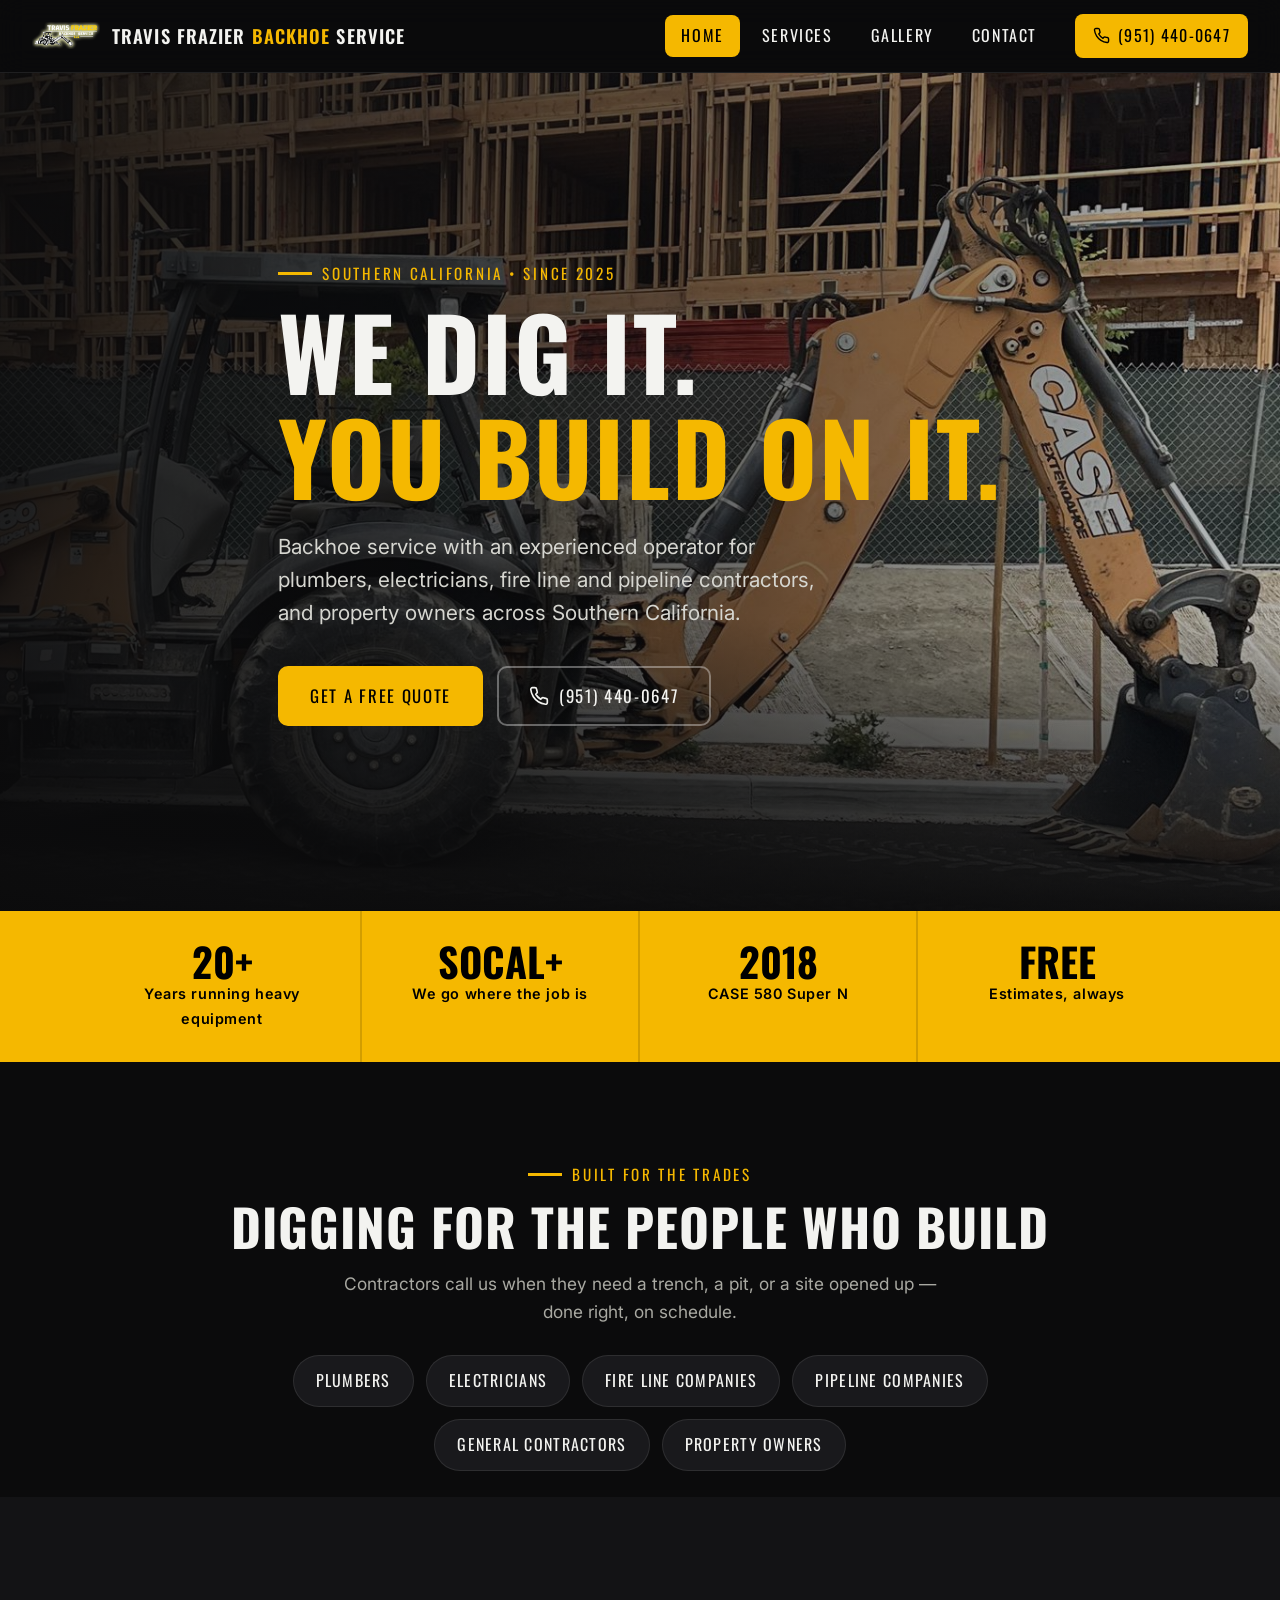
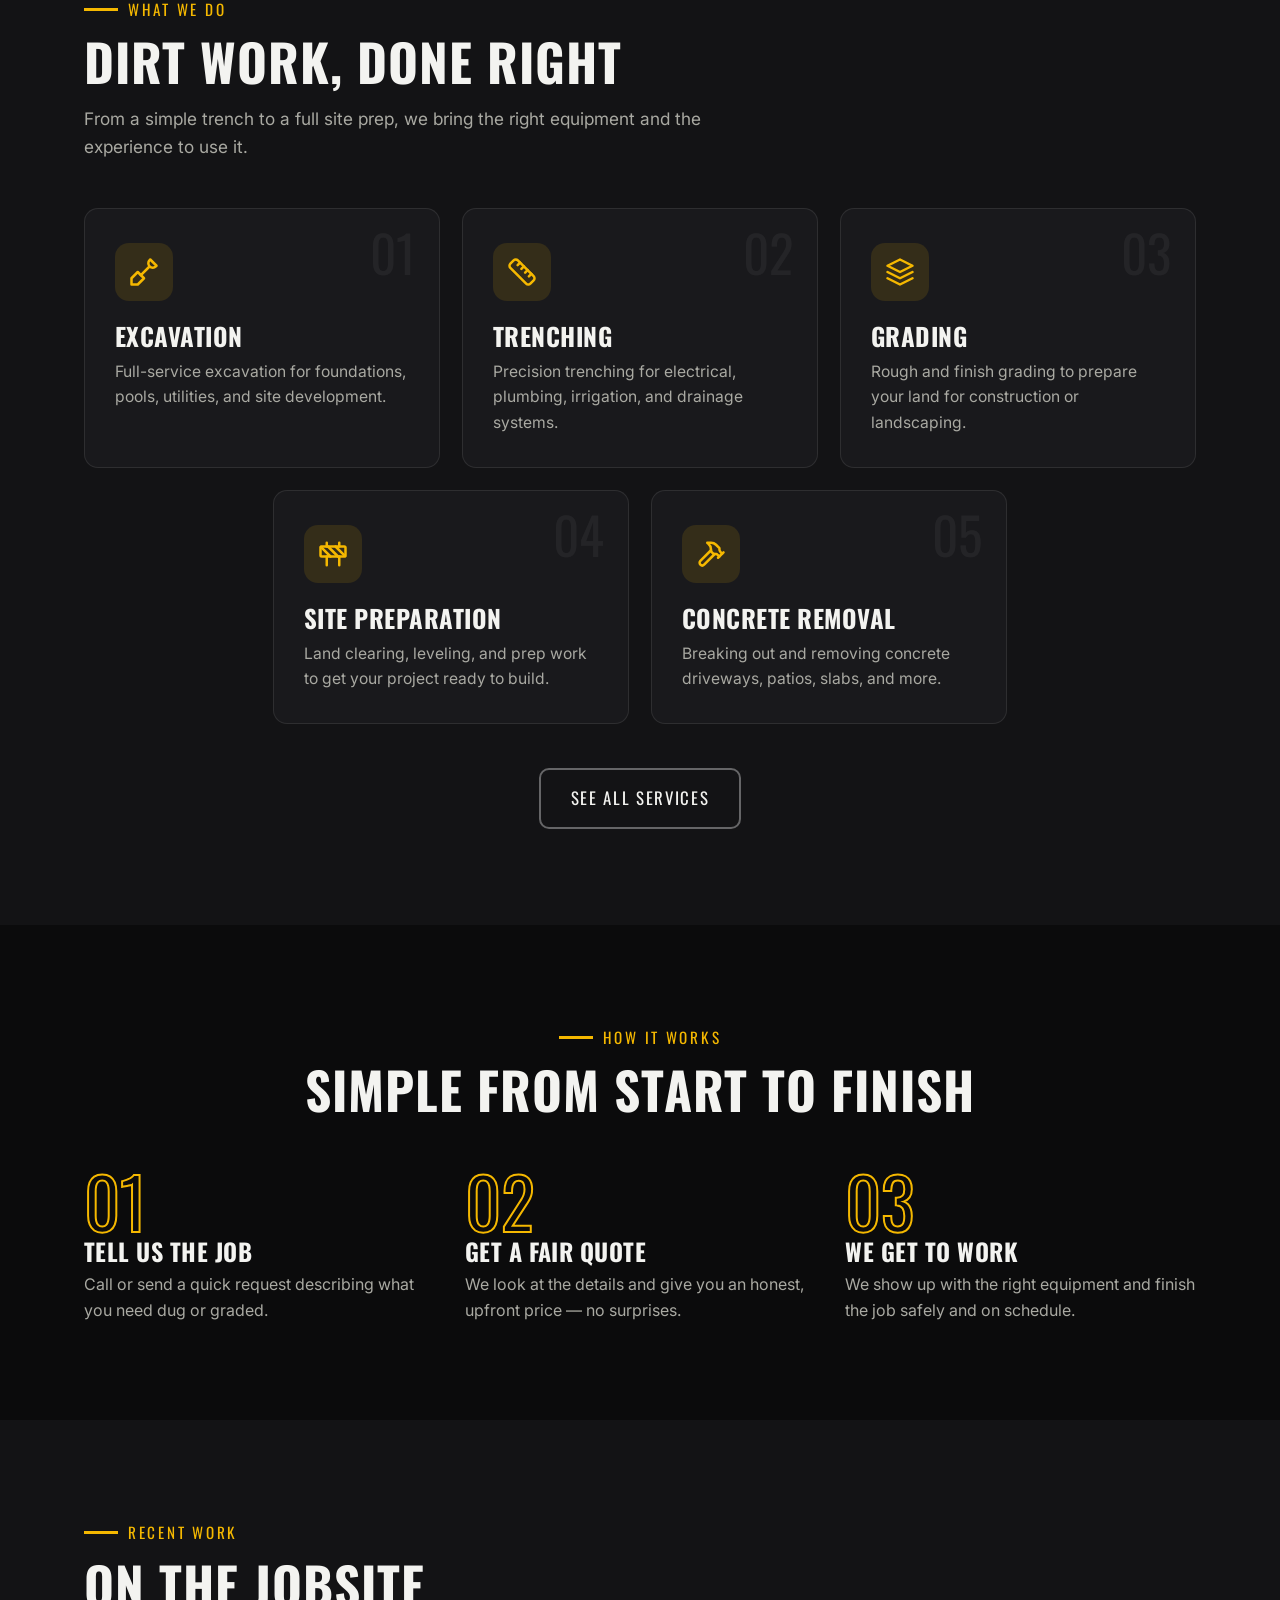
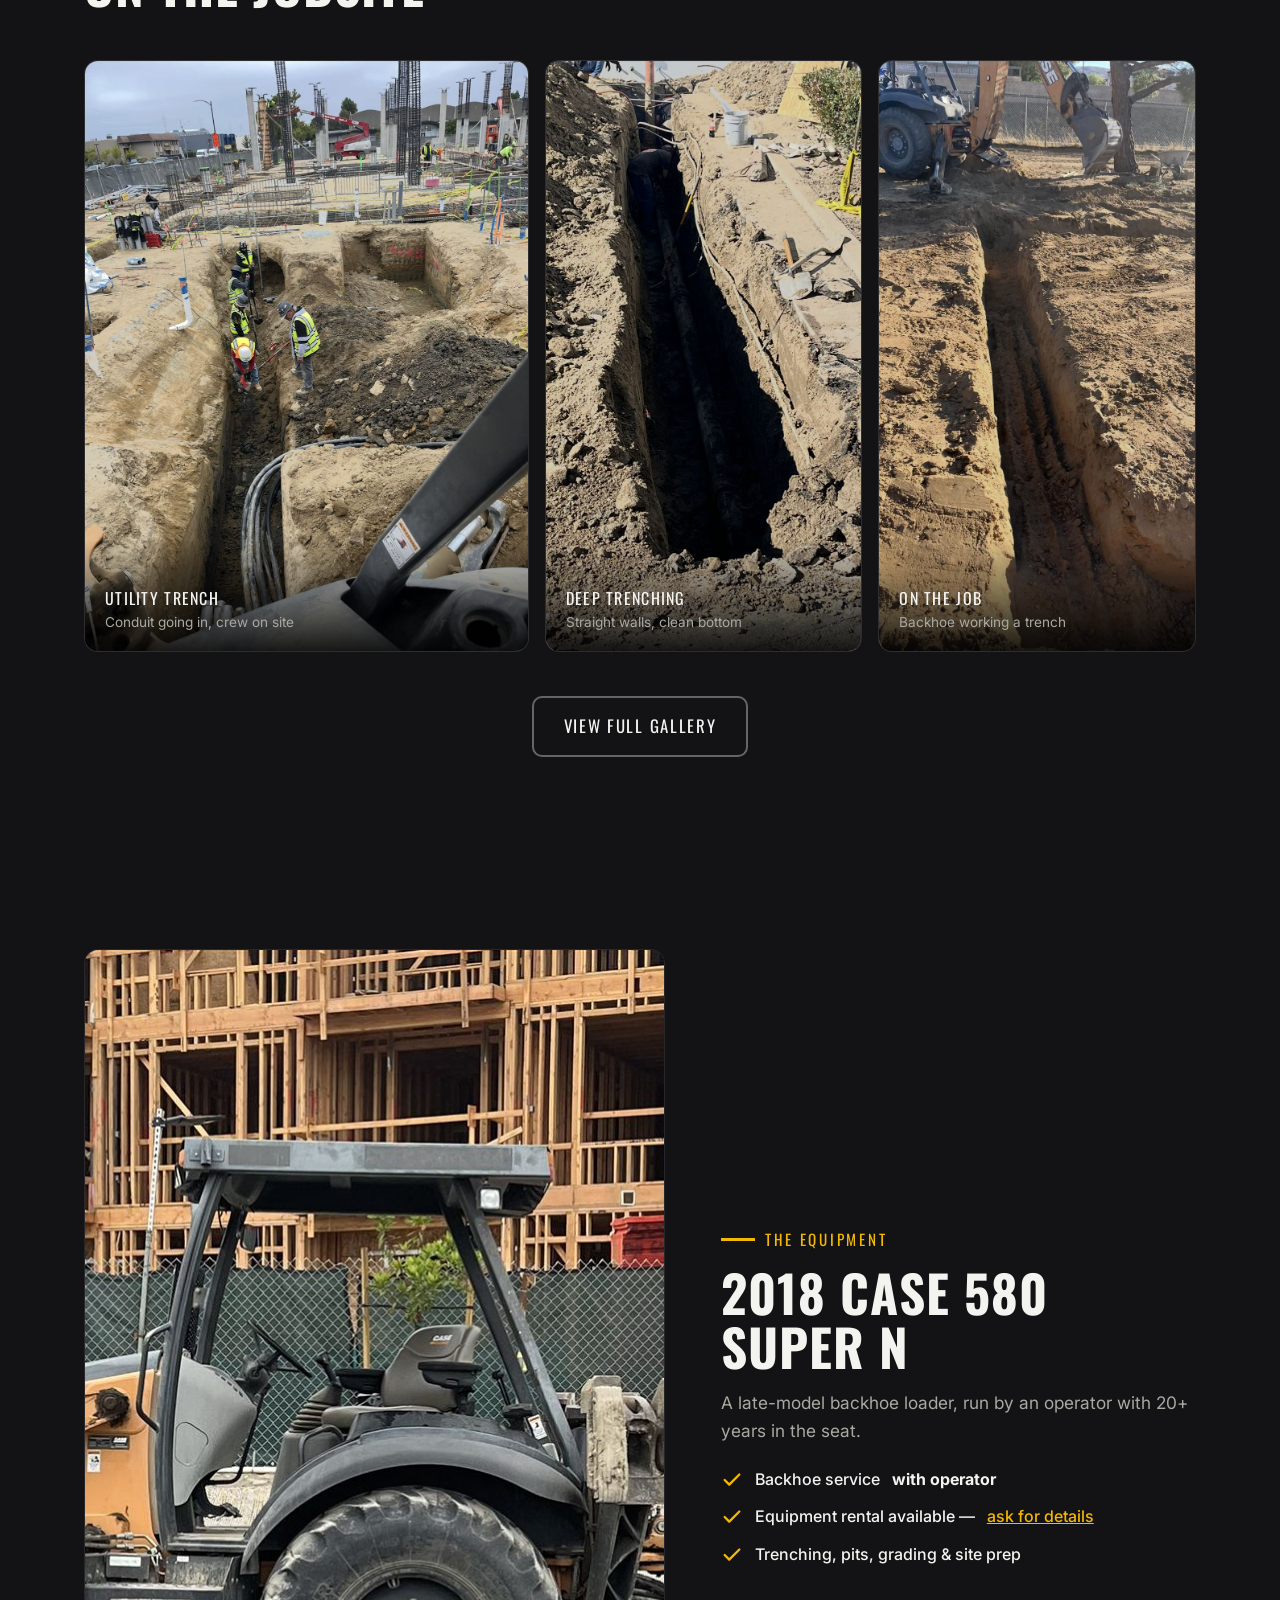
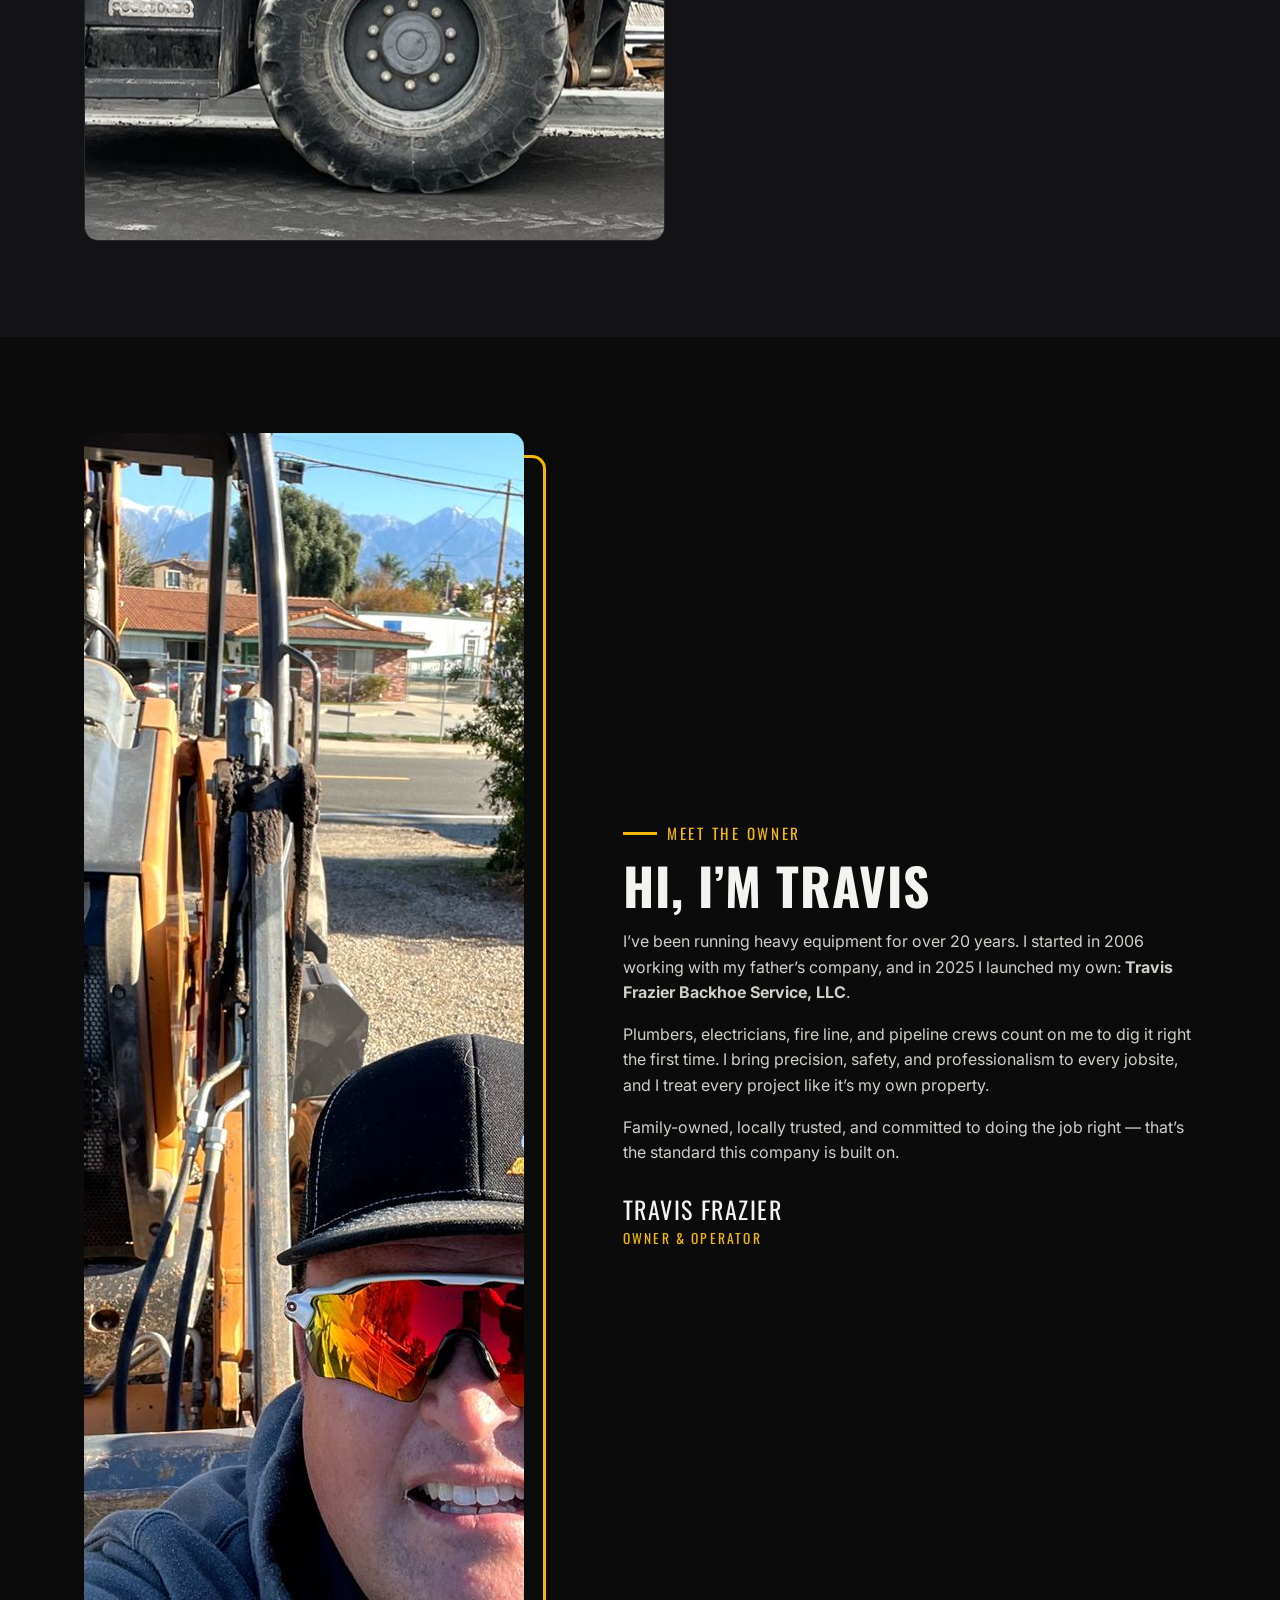
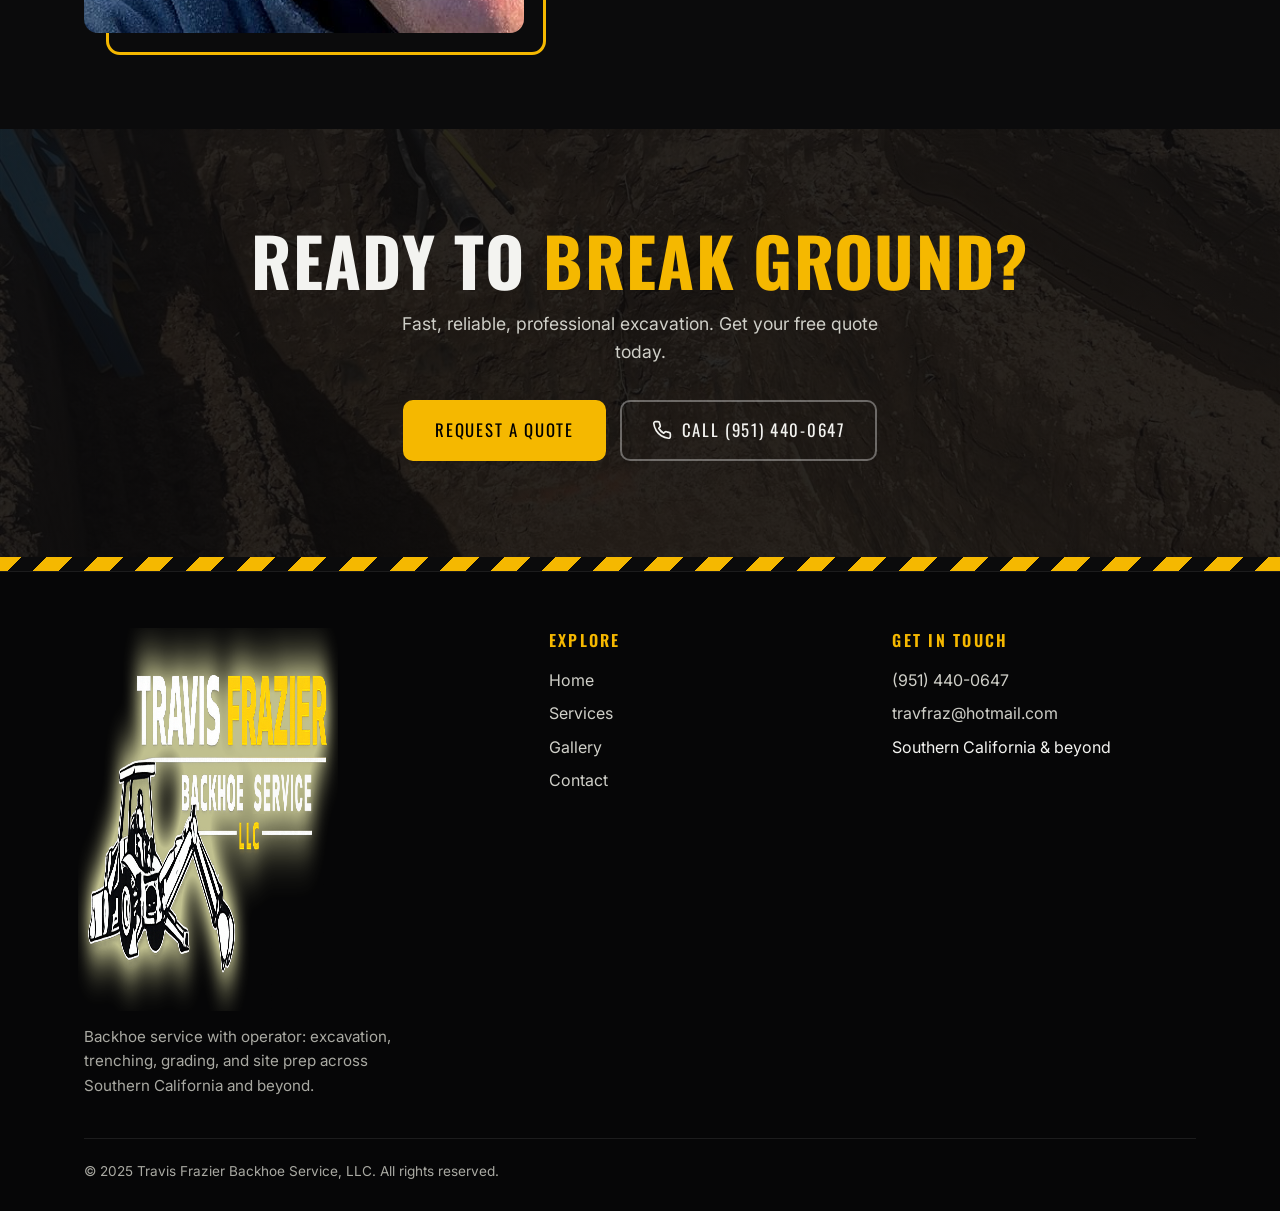
==== commit 3d48c850: "Real quote form, search setup, and accessibility/speed polish - Quote form sends to Travis by email " ====
--- a/index.html
+++ b/index.html
@@ -5,17 +5,118 @@
     <meta name="viewport" content="width=device-width, initial-scale=1.0">
     <title>Travis Frazier Backhoe Service LLC</title>
     <meta name="description" content="Backhoe service with operator for plumbers, electricians, fire line and pipeline contractors across Southern California and beyond. Will travel to the job.">
+    <link rel="canonical" href="https://gfrazier620-afk.github.io/backhoe-website/">
     <meta name="theme-color" content="#0b0b0c">
+    <meta property="og:type" content="website">
+    <meta property="og:site_name" content="Travis Frazier Backhoe Service LLC">
     <meta property="og:title" content="Travis Frazier Backhoe Service LLC">
     <meta property="og:description" content="Backhoe service with operator for plumbers, electricians, fire line and pipeline contractors across Southern California and beyond. Will travel to the job.">
-    <meta property="og:image" content="assets/img/backhoe-owner.jpg">
+    <meta property="og:url" content="https://gfrazier620-afk.github.io/backhoe-website/">
+    <meta property="og:image" content="https://gfrazier620-afk.github.io/backhoe-website/assets/img/og-image.jpg">
+    <meta property="og:image:width" content="1200">
+    <meta property="og:image:height" content="630">
+    <meta name="twitter:card" content="summary_large_image">
+    <meta name="twitter:title" content="Travis Frazier Backhoe Service LLC">
+    <meta name="twitter:description" content="Backhoe service with operator for plumbers, electricians, fire line and pipeline contractors across Southern California and beyond. Will travel to the job.">
+    <meta name="twitter:image" content="https://gfrazier620-afk.github.io/backhoe-website/assets/img/og-image.jpg">
     <link rel="preconnect" href="https://fonts.googleapis.com">
     <link rel="preconnect" href="https://fonts.gstatic.com" crossorigin>
+    <link rel="preload" as="image" href="assets/img/backhoe-owner.jpg" fetchpriority="high">
     <link href="https://fonts.googleapis.com/css2?family=Inter:wght@400;500;600;700&family=Oswald:wght@500;600;700&display=swap" rel="stylesheet">
     <link rel="stylesheet" href="assets/css/styles.css">
-    <link rel="icon" type="image/png" href="assets/img/logo-transparent.png">
+    <link rel="icon" href="favicon.ico" sizes="any">
+    <link rel="icon" type="image/png" sizes="32x32" href="assets/img/favicon-32.png">
+    <link rel="apple-touch-icon" href="assets/img/apple-touch-icon.png">
+    <script type="application/ld+json">
+{
+  "@context": "https://schema.org",
+  "@type": "HomeAndConstructionBusiness",
+  "name": "Travis Frazier Backhoe Service LLC",
+  "legalName": "Travis Frazier Backhoe Service, LLC",
+  "url": "https://gfrazier620-afk.github.io/backhoe-website/",
+  "telephone": "+1-951-440-0647",
+  "email": "travfraz@hotmail.com",
+  "image": "https://gfrazier620-afk.github.io/backhoe-website/assets/img/og-image.jpg",
+  "logo": "https://gfrazier620-afk.github.io/backhoe-website/assets/img/logo-transparent.png",
+  "description": "Backhoe service with operator for plumbers, electricians, fire line and pipeline contractors, and property owners across Southern California and beyond.",
+  "foundingDate": "2025-05-29",
+  "founder": {
+    "@type": "Person",
+    "name": "Travis Frazier"
+  },
+  "areaServed": [
+    {
+      "@type": "Place",
+      "name": "Southern California"
+    },
+    {
+      "@type": "Place",
+      "name": "Inland Empire"
+    },
+    {
+      "@type": "Place",
+      "name": "Los Angeles"
+    },
+    {
+      "@type": "Place",
+      "name": "Orange County"
+    },
+    {
+      "@type": "Place",
+      "name": "Bay Area"
+    },
+    {
+      "@type": "Place",
+      "name": "San Jose"
+    }
+  ],
+  "makesOffer": [
+    {
+      "@type": "Offer",
+      "itemOffered": {
+        "@type": "Service",
+        "name": "Excavation",
+        "description": "Full-service excavation for foundations, pools, utilities, and site development."
+      }
+    },
+    {
+      "@type": "Offer",
+      "itemOffered": {
+        "@type": "Service",
+        "name": "Trenching",
+        "description": "Precision trenching for electrical, plumbing, irrigation, and drainage systems."
+      }
+    },
+    {
+      "@type": "Offer",
+      "itemOffered": {
+        "@type": "Service",
+        "name": "Grading",
+        "description": "Rough and finish grading to prepare your land for construction or landscaping."
+      }
+    },
+    {
+      "@type": "Offer",
+      "itemOffered": {
+        "@type": "Service",
+        "name": "Site Preparation",
+        "description": "Land clearing, leveling, and prep work to get your project ready to build."
+      }
+    },
+    {
+      "@type": "Offer",
+      "itemOffered": {
+        "@type": "Service",
+        "name": "Concrete Removal",
+        "description": "Breaking out and removing concrete driveways, patios, slabs, and more."
+      }
+    }
+  ]
+}
+    </script>
 </head>
 <body>
+<a class="skip-link" href="#main">Skip to content</a>
 <svg width="0" height="0" style="position:absolute" aria-hidden="true"><defs>
 <symbol id="i-phone" viewBox="0 0 24 24" fill="none" stroke="currentColor" stroke-width="2" stroke-linecap="round" stroke-linejoin="round"><path d="M22 16.92v3a2 2 0 0 1-2.18 2 19.79 19.79 0 0 1-8.63-3.07 19.5 19.5 0 0 1-6-6 19.79 19.79 0 0 1-3.07-8.67A2 2 0 0 1 4.11 2h3a2 2 0 0 1 2 1.72c.127.96.361 1.903.7 2.81a2 2 0 0 1-.45 2.11L8.09 9.91a16 16 0 0 0 6 6l1.27-1.27a2 2 0 0 1 2.11-.45c.907.339 1.85.573 2.81.7A2 2 0 0 1 22 16.92z"/></symbol>
 <symbol id="i-mail" viewBox="0 0 24 24" fill="none" stroke="currentColor" stroke-width="2" stroke-linecap="round" stroke-linejoin="round"><rect x="2" y="4" width="20" height="16" rx="2"/><path d="m22 7-10 6L2 7"/></symbol>
@@ -31,12 +132,12 @@
 <header>
     <nav class="navbar" aria-label="Main">
         <a class="nav-left" href="index.html">
-            <img src="assets/img/logo-transparent.png" class="nav-logo" alt="">
+            <img src="assets/img/logo-transparent.png" class="nav-logo" alt="" width="961" height="383">
             <span class="nav-title">Travis Frazier <span>Backhoe</span> Service</span>
         </a>
         <div class="nav-right">
             <ul class="nav-links">
-                <li><a class="active" href="index.html">Home</a></li>
+                <li><a class="active" aria-current="page" href="index.html">Home</a></li>
                 <li><a href="services.html">Services</a></li>
                 <li><a href="gallery.html">Gallery</a></li>
                 <li><a href="contact.html">Contact</a></li>
@@ -46,6 +147,7 @@
         </div>
     </nav>
 </header>
+<main id="main">
 
 <section class="hero">
     <div class="container">
@@ -147,16 +249,16 @@
             <h2 class="section-title">On the jobsite</h2>
         </div>
         <div class="mosaic">
-        <figure class="shot lightbox-trigger reveal">
-            <img src="assets/img/crew-utility-trench.jpg" alt="Crew laying conduit in a deep utility trench on an active construction site" loading="lazy">
+        <figure class="shot lightbox-trigger reveal" tabindex="0" role="button" aria-label="Enlarge photo: Utility trench">
+            <img src="assets/img/crew-utility-trench.jpg" alt="Crew laying conduit in a deep utility trench on an active construction site" loading="lazy" decoding="async" width="1100" height="1467">
             <figcaption>Utility trench<small>Conduit going in, crew on site</small></figcaption>
         </figure>
-        <figure class="shot lightbox-trigger reveal" data-delay="1">
-            <img src="assets/img/deep-trench-pipe.jpg" alt="Deep, straight trench with pipe running along the bottom" loading="lazy">
+        <figure class="shot lightbox-trigger reveal" data-delay="1" tabindex="0" role="button" aria-label="Enlarge photo: Deep trenching">
+            <img src="assets/img/deep-trench-pipe.jpg" alt="Deep, straight trench with pipe running along the bottom" loading="lazy" decoding="async" width="1100" height="1467">
             <figcaption>Deep trenching<small>Straight walls, clean bottom</small></figcaption>
         </figure>
-        <figure class="shot lightbox-trigger reveal" data-delay="2">
-            <img src="assets/img/backhoe-on-site.jpg" alt="CASE backhoe beside a freshly dug trench" loading="lazy">
+        <figure class="shot lightbox-trigger reveal" data-delay="2" tabindex="0" role="button" aria-label="Enlarge photo: On the job">
+            <img src="assets/img/backhoe-on-site.jpg" alt="CASE backhoe beside a freshly dug trench" loading="lazy" decoding="async" width="1100" height="1467">
             <figcaption>On the job<small>Backhoe working a trench</small></figcaption>
         </figure>
         </div>
@@ -167,7 +269,7 @@
 <section class="machine">
     <div class="container machine-grid">
         <figure class="machine-photo reveal">
-            <img src="assets/img/backhoe-owner.jpg" alt="2018 CASE 580 Super N backhoe loader at a construction site" loading="lazy">
+            <img src="assets/img/backhoe-owner.jpg" alt="2018 CASE 580 Super N backhoe loader at a construction site" loading="lazy" decoding="async" width="2000" height="892">
         </figure>
         <div class="reveal" data-delay="1">
             <div class="eyebrow">The equipment</div>
@@ -185,7 +287,7 @@
 <section>
     <div class="container owner-grid">
         <div class="owner-photo reveal">
-            <img src="assets/img/owner.jpg" alt="Travis Frazier in front of his CASE backhoe" loading="lazy">
+            <img src="assets/img/owner.jpg" alt="Travis Frazier in front of his CASE backhoe" loading="lazy" decoding="async" width="900" height="1200">
         </div>
         <div class="owner-info reveal" data-delay="1">
             <div class="eyebrow">Meet the owner</div>
@@ -210,11 +312,13 @@
 </section>
 <div class="hazard"></div>
 
+</main>
+
 <footer>
     <div class="container">
         <div class="footer-grid">
             <div class="footer-brand">
-                <img src="assets/img/logo-transparent.png" alt="Travis Frazier Backhoe Service LLC logo">
+                <img src="assets/img/logo-transparent.png" alt="Travis Frazier Backhoe Service LLC logo" loading="lazy" width="961" height="383">
                 <p>Backhoe service with operator: excavation, trenching, grading, and site prep across Southern California and beyond.</p>
             </div>
             <div>
@@ -246,7 +350,7 @@
     <a href="contact.html#quote-form">Free Quote</a>
 </div>
 
-<div id="lightbox" class="lightbox" role="dialog" aria-label="Photo viewer">
+<div id="lightbox" class="lightbox" role="dialog" aria-modal="true" aria-label="Photo viewer">
     <button class="lightbox-close" aria-label="Close">&times;</button>
     <img class="lightbox-content" id="lightbox-img" alt="">
 </div>
--- a/assets/css/styles.css
+++ b/assets/css/styles.css
@@ -581,3 +581,34 @@
 .spec-list svg { width: 22px; height: 22px; flex: none; margin-top: 2px; color: var(--yellow); }
 .spec-list a { color: var(--yellow); }
 @media (max-width: 860px) { .machine-grid { grid-template-columns: 1fr; gap: 32px; } }
+
+/* ---------- Accessibility ---------- */
+.skip-link {
+    position: fixed;
+    top: -60px; left: 12px;
+    z-index: 10000;
+    padding: 12px 18px;
+    background: var(--yellow);
+    color: #000;
+    font-weight: 700;
+    border-radius: 8px;
+    text-decoration: none;
+    transition: top 0.2s ease;
+}
+.skip-link:focus { top: 12px; }
+:focus-visible { outline: 3px solid var(--yellow-soft); outline-offset: 3px; border-radius: 4px; }
+.shot:focus-visible { outline-offset: -3px; }
+main:focus { outline: none; }
+
+/* ---------- Form states ---------- */
+.form-error {
+    display: none;
+    padding: 14px 16px;
+    border-radius: 10px;
+    background: rgba(220, 80, 60, 0.12);
+    border: 1px solid rgba(220, 80, 60, 0.55);
+    color: #ffb4a6;
+    font-weight: 600;
+    text-align: center;
+}
+.quote-form button[disabled] { opacity: 0.65; cursor: wait; transform: none; box-shadow: none; }
